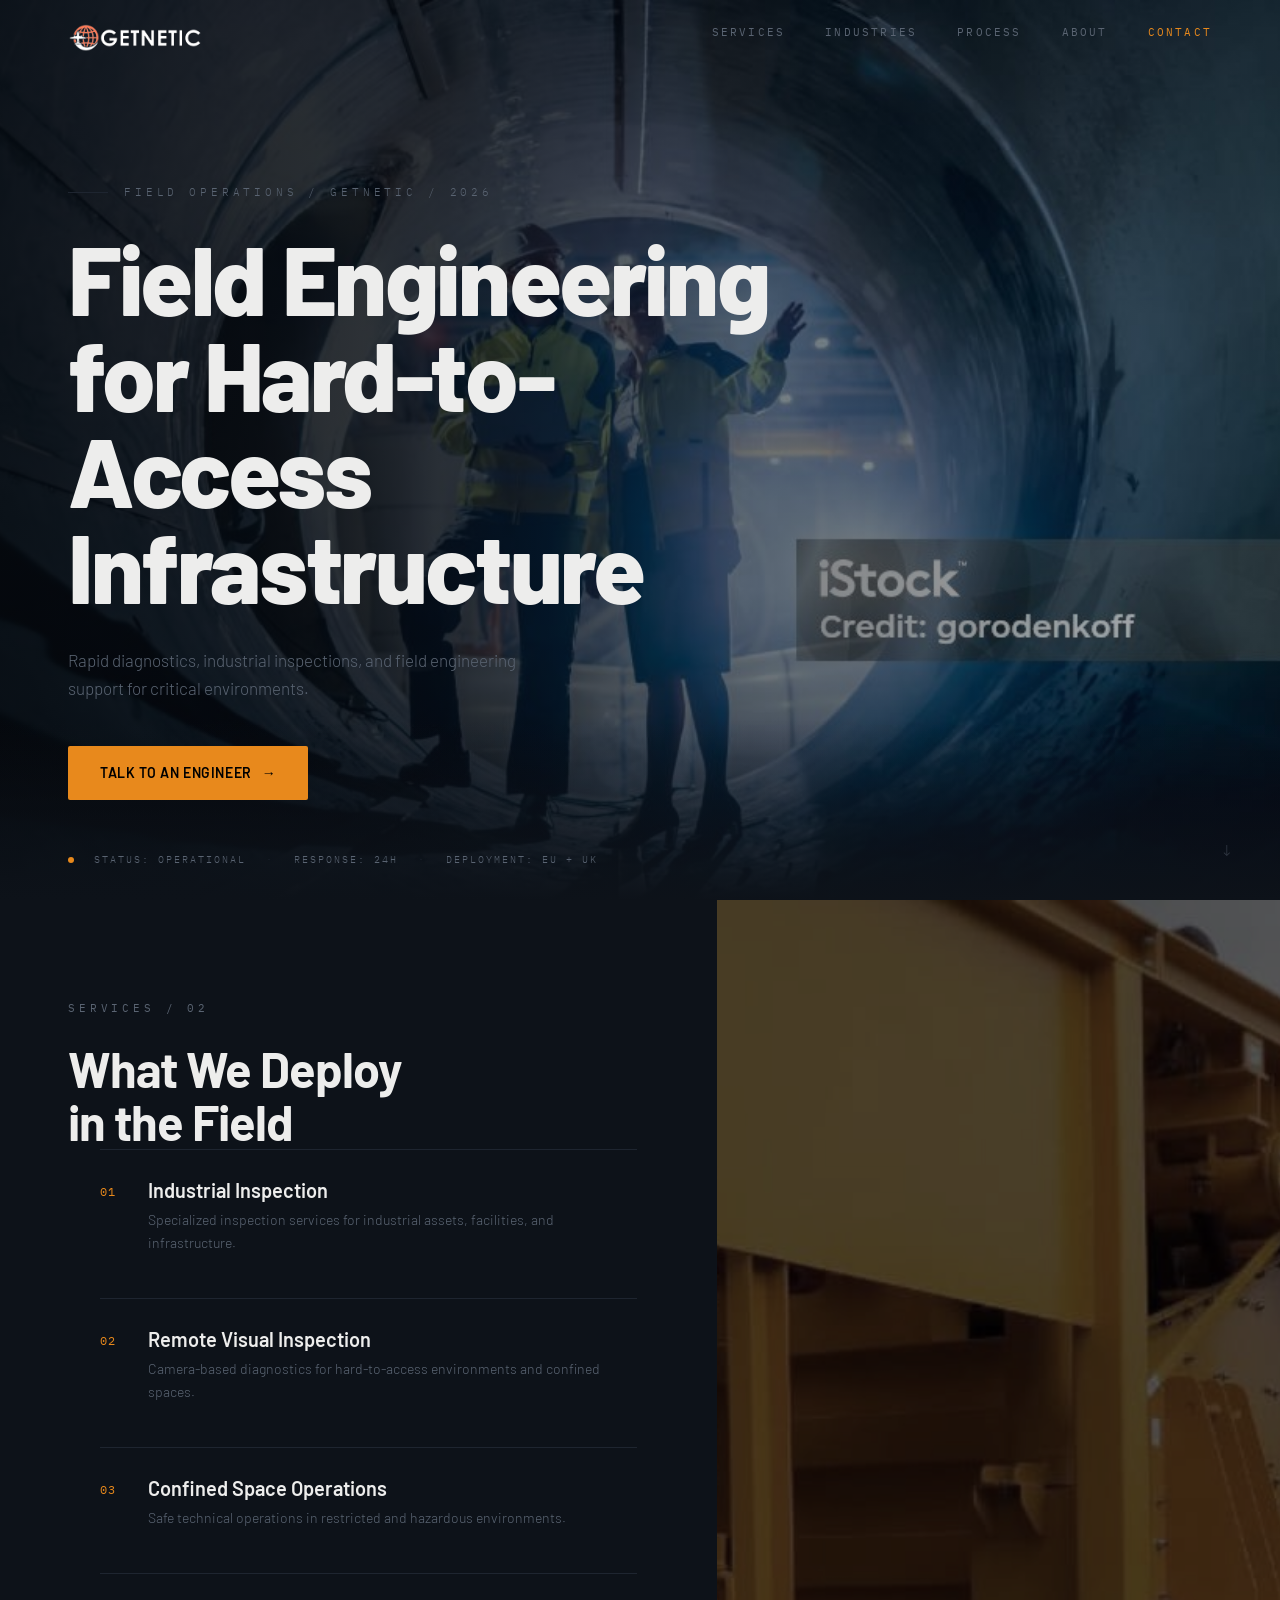
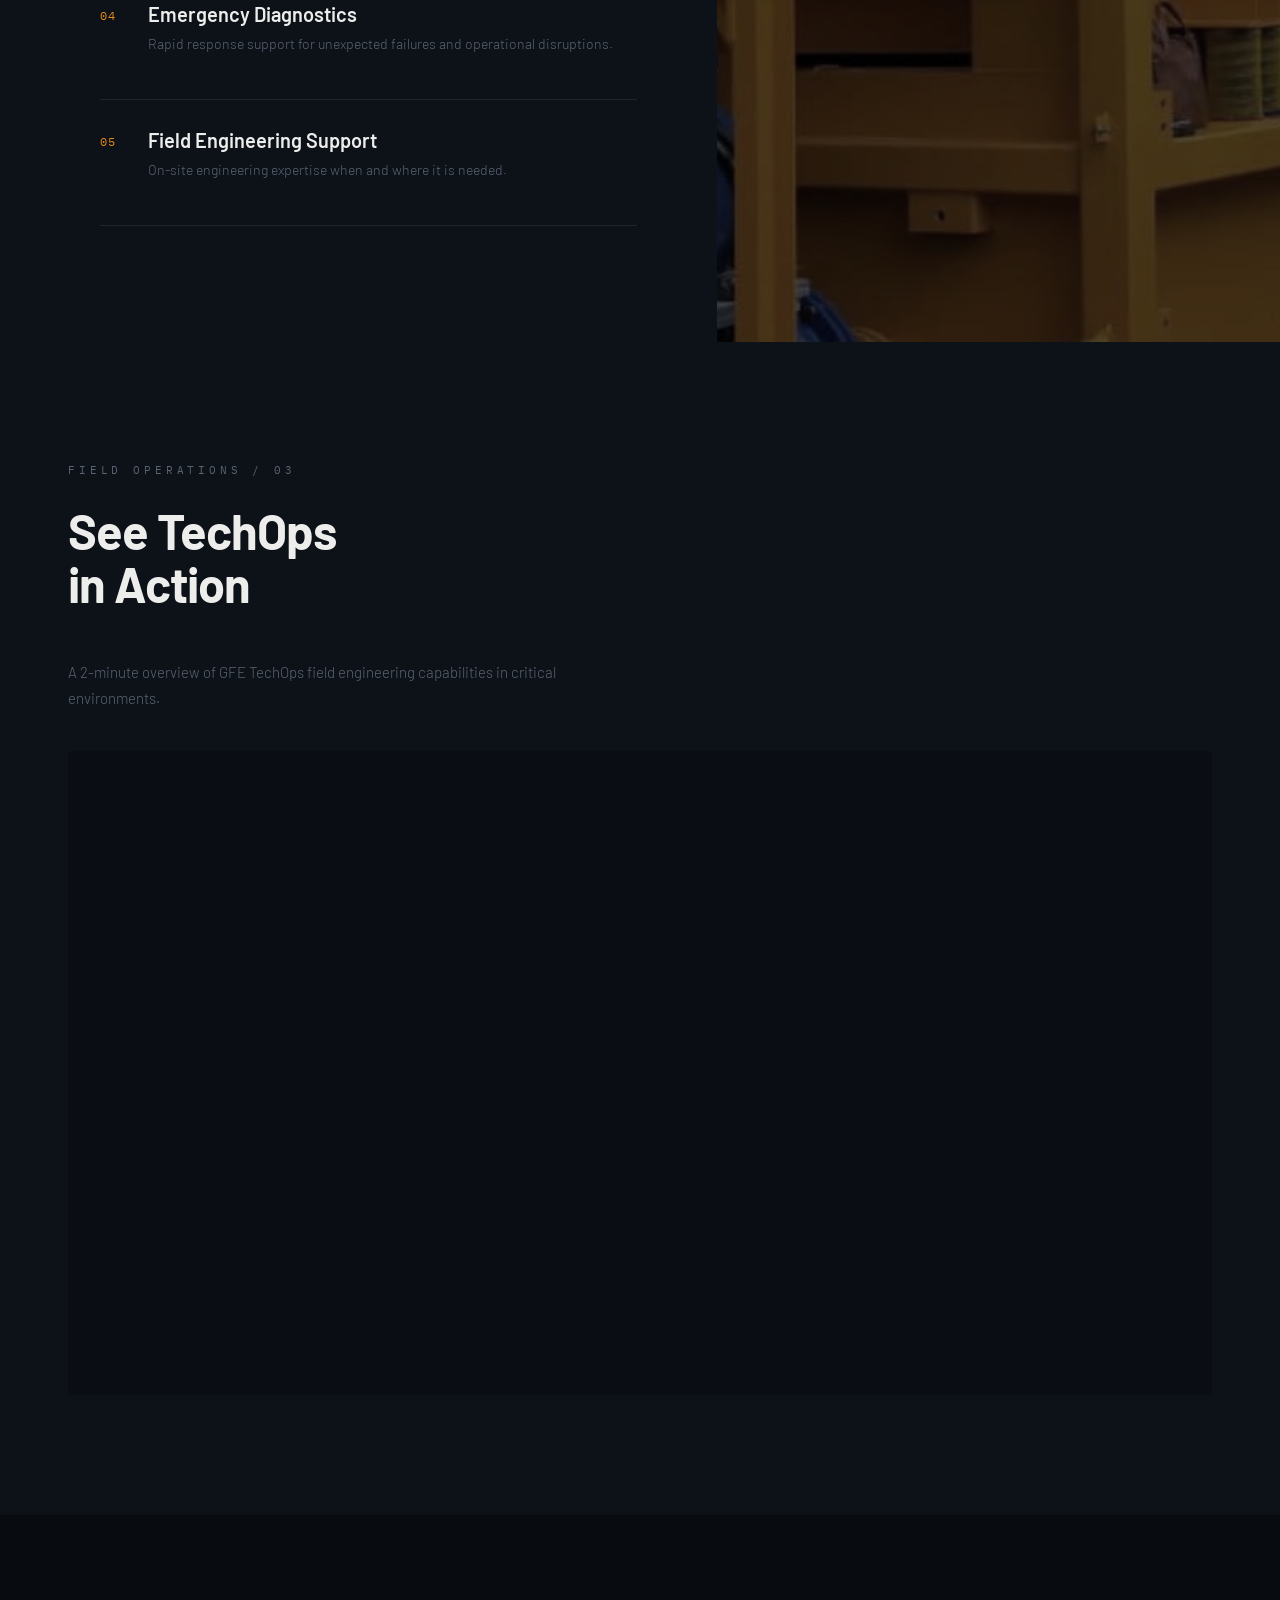
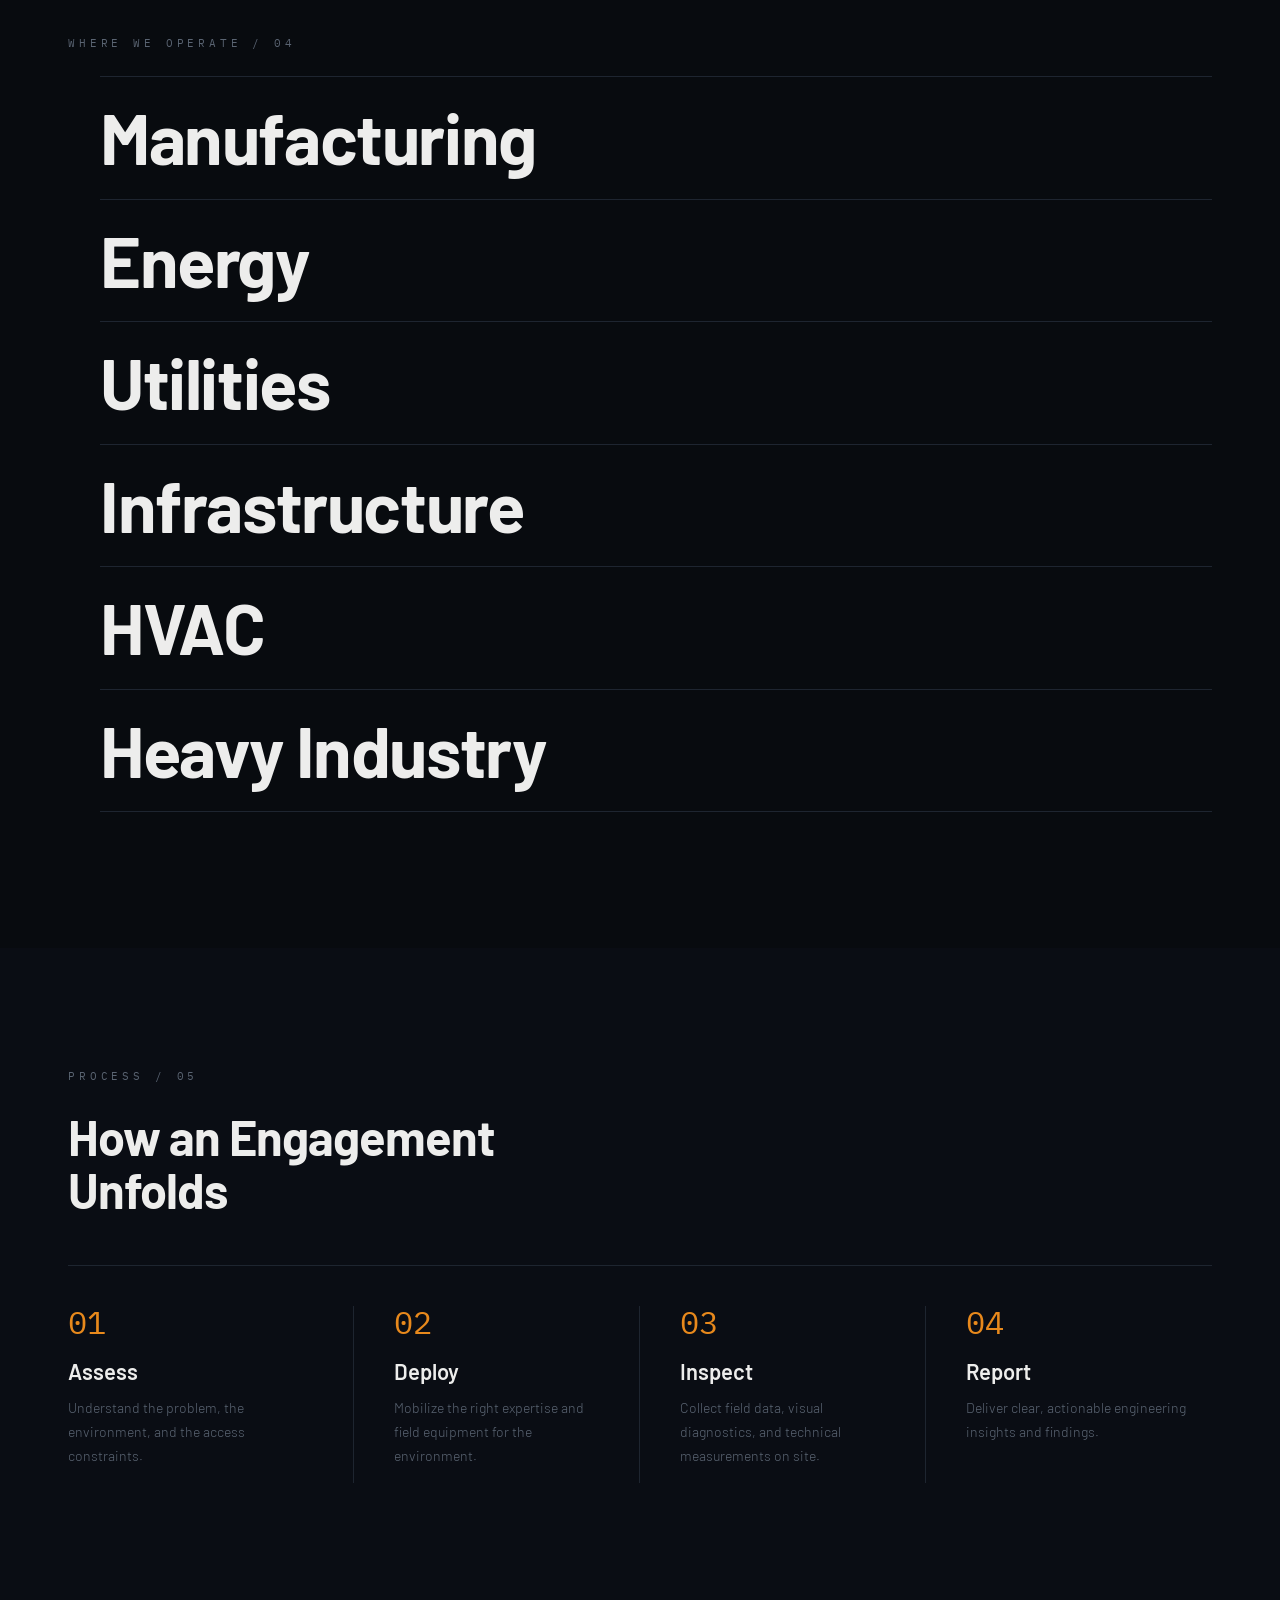
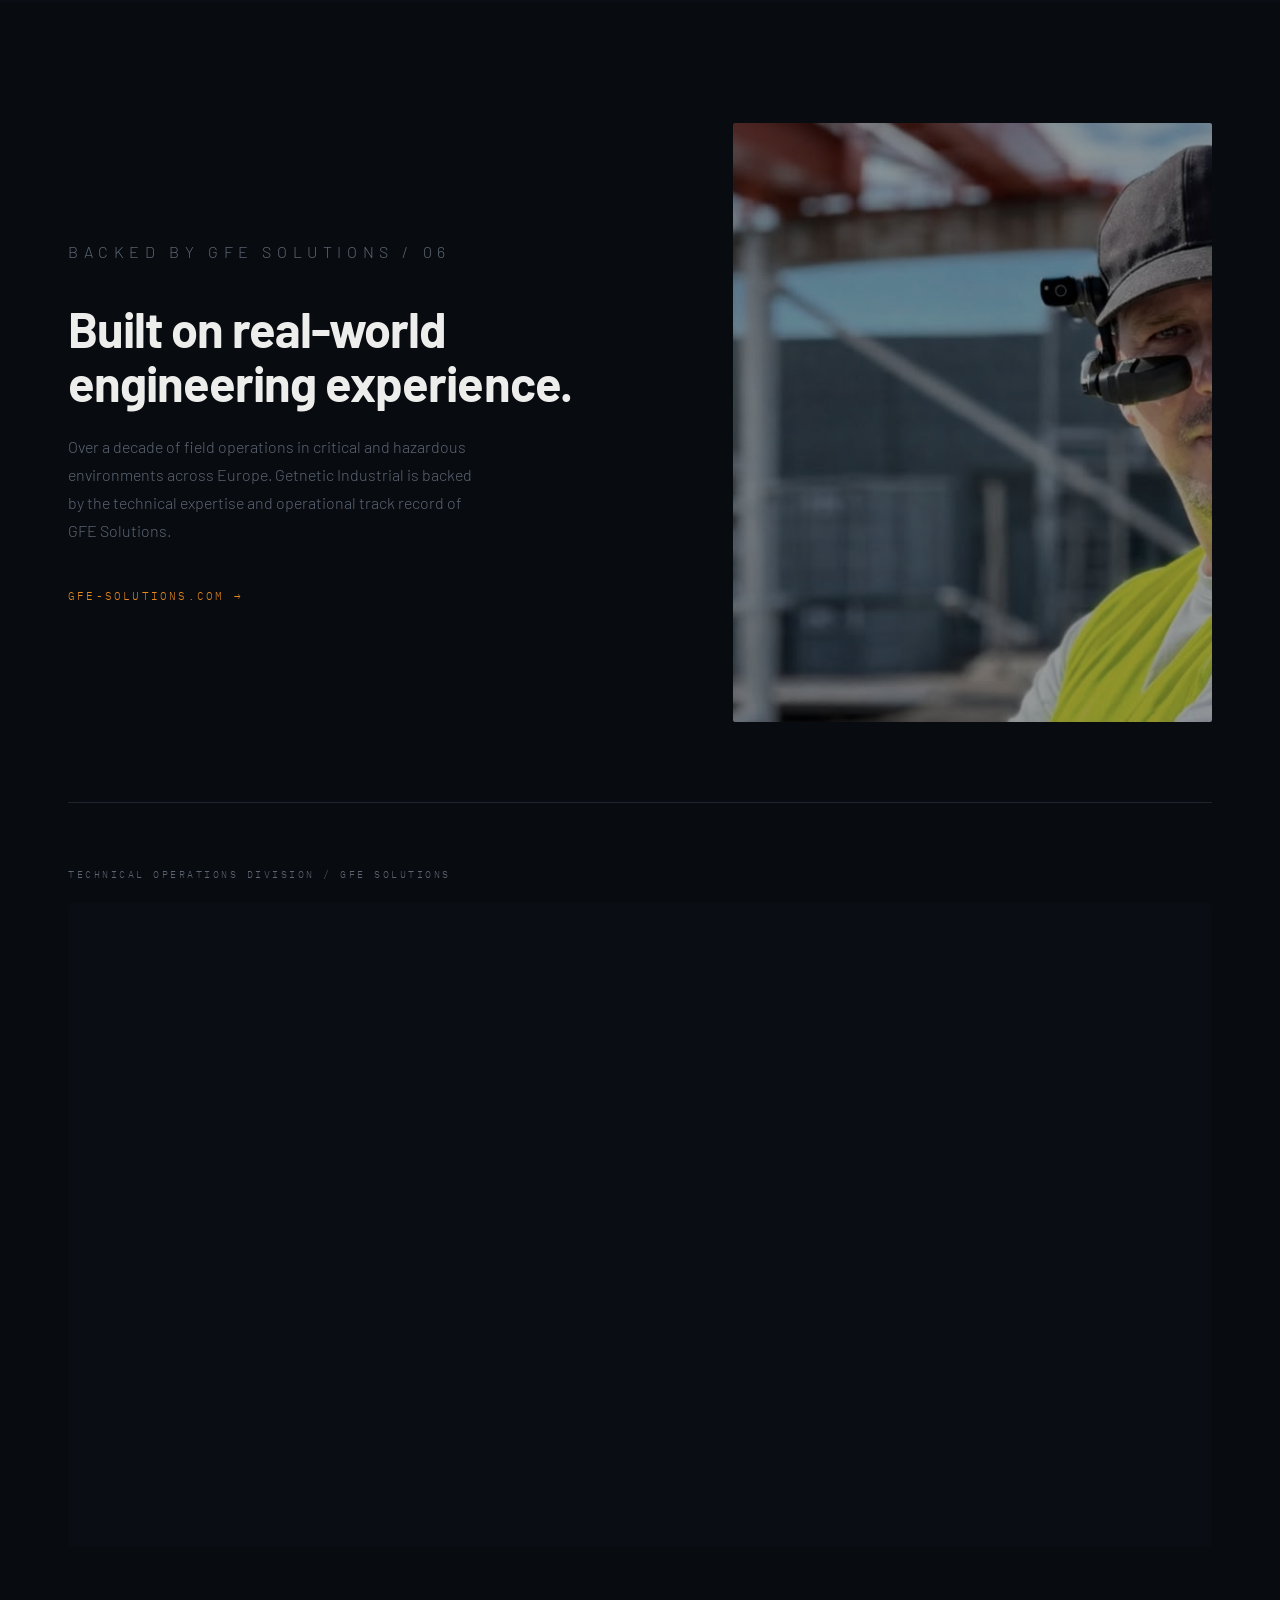
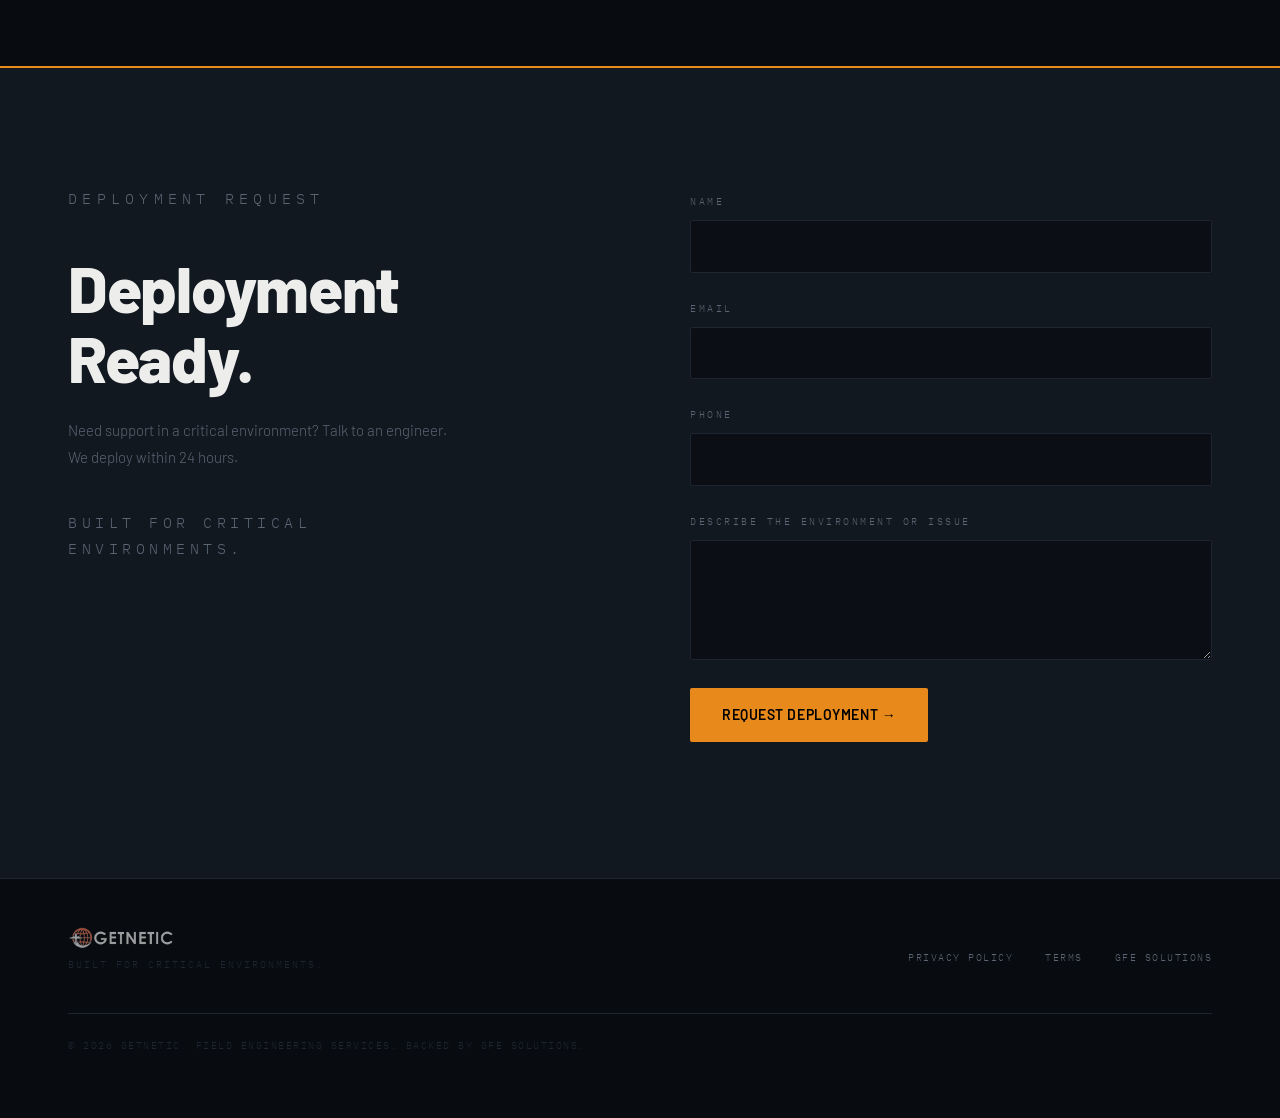
==== site/index.html @ 6aaa092d "Initial MVP publish — Getnetic industrial field engineering site Includes site/, docs/, assets-sourc" ====
<!DOCTYPE html>
<html lang="en">
<head>
  <meta charset="UTF-8">
  <meta name="viewport" content="width=device-width, initial-scale=1.0">
  <meta name="description" content="Industrial diagnostics, inspections, and field engineering support for critical environments and hard-to-access infrastructure.">
  <title>Getnetic — Field Engineering for Hard-to-Access Infrastructure</title>

  <!-- Fonts -->
  <link rel="preconnect" href="https://fonts.googleapis.com">
  <link rel="preconnect" href="https://fonts.gstatic.com" crossorigin>
  <link href="https://fonts.googleapis.com/css2?family=Barlow:wght@300;400;600;700;800&family=IBM+Plex+Mono:wght@400&display=swap" rel="stylesheet">

  <!-- CSS -->
  <link rel="stylesheet" href="assets/css/bootstrap.min.css">
  <link rel="stylesheet" href="assets/css/animate.min.css">
  <link rel="stylesheet" href="assets/css/remixicon.css">
  <link rel="stylesheet" href="assets/css/style.css">

  <!-- Favicon -->
  <link rel="icon" type="image/png" href="assets/images/favicon.png">
</head>

<body>

  <!-- ============================================================
       NAVIGATION
       ============================================================ -->
  <nav class="site-nav" id="site-nav" role="navigation" aria-label="Main navigation">
    <div class="nav-container">
      <a href="#" class="nav-logo" aria-label="Getnetic — home">
        <img src="assets/images/logo_getnetic_white.png" alt="Getnetic">
      </a>

      <ul class="nav-links" id="nav-links" role="list">
        <li><a href="#services">Services</a></li>
        <li><a href="#industries">Industries</a></li>
        <li><a href="#process">Process</a></li>
        <li><a href="#about">About</a></li>
        <li class="nav-cta"><a href="#contact">Contact</a></li>
      </ul>

      <button class="nav-hamburger" id="nav-hamburger" aria-label="Open menu" aria-expanded="false" aria-controls="nav-links">
        <span></span>
        <span></span>
        <span></span>
      </button>
    </div>
  </nav>


  <!-- ============================================================
       CHAPTER 01 — MISSION / HERO
       ============================================================ -->
  <section class="hero-section" id="hero" aria-label="Field Engineering for Hard-to-Access Infrastructure">

    <div class="hero-content">
      <p class="hero-meta">Field Operations / Getnetic / 2026</p>

      <h1 class="hero-headline">
        Field Engineering<br>
        for Hard-to-Access<br>
        Infrastructure
      </h1>

      <p class="hero-sub">
        Rapid diagnostics, industrial inspections, and field engineering support for critical environments.
      </p>

      <div class="hero-cta-wrap">
        <a href="#contact" class="btn-primary">
          Talk to an Engineer <span>→</span>
        </a>
      </div>
    </div>

    <div class="hero-status" aria-hidden="true">
      <span class="status-dot"></span>
      <span>Status: Operational</span>
      <span class="status-sep">·</span>
      <span>Response: 24H</span>
      <span class="status-sep">·</span>
      <span>Deployment: EU + UK</span>
    </div>

    <div class="hero-scroll" aria-hidden="true">↓</div>

  </section>


  <!-- ============================================================
       CHAPTER 02 — CAPABILITIES / SERVICES
       ============================================================ -->
  <section class="services-section" id="services" aria-labelledby="services-heading">
    <div class="services-grid">

      <div class="services-content">
        <p class="section-label wow fadeIn" data-wow-duration="0.6s">Services / 02</p>

        <h2 class="section-heading wow fadeInUp" data-wow-duration="0.7s" data-wow-delay="0.1s" id="services-heading">
          What We Deploy<br>in the Field
        </h2>

        <ul class="services-list" aria-label="Engineering services">

          <li class="service-item wow fadeIn" data-wow-duration="0.5s" data-wow-delay="0.15s">
            <span class="service-number" aria-hidden="true">01</span>
            <div class="service-info">
              <h3>Industrial Inspection</h3>
              <p>Specialized inspection services for industrial assets, facilities, and infrastructure.</p>
            </div>
          </li>

          <li class="service-item wow fadeIn" data-wow-duration="0.5s" data-wow-delay="0.22s">
            <span class="service-number" aria-hidden="true">02</span>
            <div class="service-info">
              <h3>Remote Visual Inspection</h3>
              <p>Camera-based diagnostics for hard-to-access environments and confined spaces.</p>
            </div>
          </li>

          <li class="service-item wow fadeIn" data-wow-duration="0.5s" data-wow-delay="0.29s">
            <span class="service-number" aria-hidden="true">03</span>
            <div class="service-info">
              <h3>Confined Space Operations</h3>
              <p>Safe technical operations in restricted and hazardous environments.</p>
            </div>
          </li>

          <li class="service-item wow fadeIn" data-wow-duration="0.5s" data-wow-delay="0.36s">
            <span class="service-number" aria-hidden="true">04</span>
            <div class="service-info">
              <h3>Emergency Diagnostics</h3>
              <p>Rapid response support for unexpected failures and operational disruptions.</p>
            </div>
          </li>

          <li class="service-item wow fadeIn" data-wow-duration="0.5s" data-wow-delay="0.43s">
            <span class="service-number" aria-hidden="true">05</span>
            <div class="service-info">
              <h3>Field Engineering Support</h3>
              <p>On-site engineering expertise when and where it is needed.</p>
            </div>
          </li>

        </ul>
      </div>

      <div class="services-image" aria-hidden="true">
        <img src="assets/images/services-bg.jpg" alt="GFE field engineer on industrial equipment">
      </div>

    </div>
  </section>


  <!-- ============================================================
       CHAPTER 03 — TECHOPS IN ACTION
       ============================================================ -->
  <section class="video-section section" id="techops" aria-labelledby="techops-heading">
    <div class="container">

      <p class="section-label wow fadeIn" data-wow-duration="0.6s">Field Operations / 03</p>

      <h2 class="section-heading wow fadeInUp" data-wow-duration="0.7s" data-wow-delay="0.1s" id="techops-heading">
        See TechOps<br>in Action
      </h2>

      <p class="video-section-sub wow fadeInUp" data-wow-duration="0.7s" data-wow-delay="0.15s">
        A 2-minute overview of GFE TechOps field engineering capabilities in critical environments.
      </p>

      <div class="video-embed-wrap wow fadeIn" data-wow-duration="0.9s" data-wow-delay="0.2s">
        <iframe
          src="https://www.youtube.com/embed/cao3FG4MK-E"
          title="GFE TechOps — Field Engineering Capabilities"
          loading="lazy"
          allow="clipboard-write; encrypted-media; gyroscope; picture-in-picture; web-share"
          allowfullscreen>
        </iframe>
      </div>

    </div>
  </section>


  <!-- ============================================================
       CHAPTER 04 — SCOPE / INDUSTRIES
       ============================================================ -->
  <section class="industries-section section" id="industries" aria-label="Industries served">
    <div class="container">

      <p class="section-label wow fadeIn" data-wow-duration="0.6s">Where We Operate / 04</p>

      <ul class="industries-list" aria-label="Industries served">

        <li class="industry-item wow fadeInUp" data-wow-duration="0.5s" data-wow-delay="0.05s">Manufacturing</li>
        <li class="industry-item wow fadeInUp" data-wow-duration="0.5s" data-wow-delay="0.10s">Energy</li>
        <li class="industry-item wow fadeInUp" data-wow-duration="0.5s" data-wow-delay="0.15s">Utilities</li>
        <li class="industry-item wow fadeInUp" data-wow-duration="0.5s" data-wow-delay="0.20s">Infrastructure</li>
        <li class="industry-item wow fadeInUp" data-wow-duration="0.5s" data-wow-delay="0.25s">HVAC</li>
        <li class="industry-item wow fadeInUp" data-wow-duration="0.5s" data-wow-delay="0.30s">Heavy Industry</li>

      </ul>

    </div>
  </section>


  <!-- ============================================================
       CHAPTER 05 — PROTOCOL / PROCESS
       ============================================================ -->
  <section class="process-section section" id="process" aria-labelledby="process-heading">
    <div class="container">

      <p class="section-label wow fadeIn" data-wow-duration="0.6s">Process / 05</p>

      <h2 class="section-heading wow fadeInUp" data-wow-duration="0.7s" data-wow-delay="0.1s" id="process-heading">
        How an Engagement<br>Unfolds
      </h2>

      <div class="process-grid">
        <div class="process-divider"></div>

        <div class="process-step wow fadeInUp" data-wow-duration="0.6s" data-wow-delay="0.10s">
          <div class="process-number" aria-hidden="true">01</div>
          <h3>Assess</h3>
          <p>Understand the problem, the environment, and the access constraints.</p>
        </div>

        <div class="process-step wow fadeInUp" data-wow-duration="0.6s" data-wow-delay="0.20s">
          <div class="process-number" aria-hidden="true">02</div>
          <h3>Deploy</h3>
          <p>Mobilize the right expertise and field equipment for the environment.</p>
        </div>

        <div class="process-step wow fadeInUp" data-wow-duration="0.6s" data-wow-delay="0.30s">
          <div class="process-number" aria-hidden="true">03</div>
          <h3>Inspect</h3>
          <p>Collect field data, visual diagnostics, and technical measurements on site.</p>
        </div>

        <div class="process-step wow fadeInUp" data-wow-duration="0.6s" data-wow-delay="0.40s">
          <div class="process-number" aria-hidden="true">04</div>
          <h3>Report</h3>
          <p>Deliver clear, actionable engineering insights and findings.</p>
        </div>
      </div>

    </div>
  </section>


  <!-- ============================================================
       CHAPTER 06 — AUTHORITY / GFE CREDIBILITY
       ============================================================ -->
  <section class="about-section section" id="about" aria-labelledby="about-heading">
    <div class="container">
      <div class="about-grid">

        <div class="about-content">
          <p class="section-label wow fadeIn" data-wow-duration="0.6s">Backed by GFE Solutions / 06</p>

          <h2 class="section-heading wow fadeInUp" data-wow-duration="0.7s" data-wow-delay="0.1s" id="about-heading">
            Built on real-world<br>engineering experience.
          </h2>

          <p class="wow fadeInUp" data-wow-duration="0.7s" data-wow-delay="0.2s">
            Over a decade of field operations in critical and hazardous environments across Europe. Getnetic Industrial is backed by the technical expertise and operational track record of GFE Solutions.
          </p>

          <a href="https://gfe-solutions.com" target="_blank" rel="noopener noreferrer" class="link-amber wow fadeIn" data-wow-duration="0.6s" data-wow-delay="0.3s" aria-label="Visit GFE Solutions website">
            gfe-solutions.com →
          </a>
        </div>

        <div class="about-image wow fadeIn" data-wow-duration="0.8s" data-wow-delay="0.15s">
          <img src="assets/images/gfe-credibility.jpg" alt="GFE field engineer with head-mounted inspection camera on active site">
        </div>

      </div>

      <div class="about-video wow fadeIn" data-wow-duration="0.9s" data-wow-delay="0.2s">
        <p class="about-video-label">Technical Operations Division / GFE Solutions</p>
        <div class="video-embed-wrap">
          <iframe
            src="https://www.youtube.com/embed/8R12Zsj746o"
            title="Technical Operation Division at GFE Solutions"
            loading="lazy"
            allow="clipboard-write; encrypted-media; gyroscope; picture-in-picture; web-share"
            allowfullscreen>
          </iframe>
        </div>
      </div>

    </div>
  </section>


  <!-- ============================================================
       CHAPTER 07 — ACTION / DEPLOYMENT REQUEST
       ============================================================ -->
  <section class="contact-section section" id="contact" aria-labelledby="contact-heading">

    <div class="contact-bar" aria-hidden="true"></div>

    <div class="container">
      <div class="contact-grid">

        <div class="contact-message">
          <p class="section-label wow fadeIn" data-wow-duration="0.6s">Deployment Request</p>

          <h2 class="section-heading wow fadeInUp" data-wow-duration="0.7s" data-wow-delay="0.1s" id="contact-heading">
            Deployment<br>Ready.
          </h2>

          <p class="wow fadeInUp" data-wow-duration="0.7s" data-wow-delay="0.2s">
            Need support in a critical environment? Talk to an engineer. We deploy within 24 hours.
          </p>

          <p class="contact-tagline wow fadeIn" data-wow-duration="0.6s" data-wow-delay="0.4s">
            Built for critical environments.
          </p>
        </div>

        <div class="contact-form-wrap wow fadeInUp" data-wow-duration="0.7s" data-wow-delay="0.15s">
          <form id="contactForm" action="assets/php/form-process.php" method="POST" novalidate>

            <input type="hidden" id="msg_subject" name="msg_subject" value="Deployment Request">

            <div class="form-group">
              <label class="form-label" for="name">Name</label>
              <input type="text" id="name" name="name" class="form-control" autocomplete="name" required>
            </div>

            <div class="form-group">
              <label class="form-label" for="email">Email</label>
              <input type="email" id="email" name="email" class="form-control" autocomplete="email" required>
            </div>

            <div class="form-group">
              <label class="form-label" for="phone_number">Phone</label>
              <input type="tel" id="phone_number" name="phone_number" class="form-control" autocomplete="tel" required>
            </div>

            <div class="form-group">
              <label class="form-label" for="message">Describe the environment or issue</label>
              <textarea id="message" name="message" class="form-control" rows="4" required></textarea>
            </div>

            <button type="submit" class="btn-primary">
              Request Deployment →
            </button>

            <div id="msgSubmit" role="status" aria-live="polite"></div>

          </form>
        </div>

      </div>
    </div>
  </section>


  <!-- ============================================================
       FOOTER
       ============================================================ -->
  <footer class="site-footer" role="contentinfo">
    <div class="container">
      <div class="footer-inner">
        <div class="footer-brand">
          <a href="#" class="footer-logo" aria-label="Getnetic home">
            <img src="assets/images/logo_getnetic_white.png" alt="Getnetic">
          </a>
          <p class="footer-tagline">Built for critical environments.</p>
        </div>

        <nav class="footer-links" aria-label="Footer navigation">
          <a href="privacy-policy.html">Privacy Policy</a>
          <a href="privacy-policy.html#terms">Terms</a>
          <a href="https://gfe-solutions.com" target="_blank" rel="noopener noreferrer">GFE Solutions</a>
        </nav>
      </div>

      <p class="footer-copy">
        &copy; 2026 Getnetic. Field engineering services. Backed by GFE Solutions.
      </p>
    </div>
  </footer>


  <!-- ============================================================
       GO TOP
       ============================================================ -->
  <button class="go-top" id="go-top" aria-label="Back to top">
    <i class="ri-arrow-up-line" aria-hidden="true"></i>
  </button>


  <!-- ============================================================
       SCRIPTS
       ============================================================ -->
  <script src="assets/js/jquery.min.js"></script>
  <script src="assets/js/form-validator.min.js"></script>
  <script src="assets/js/contact-form-script.js"></script>
  <script src="assets/js/wow.min.js"></script>
  <script src="assets/js/custom.js"></script>

</body>
</html>
---- site/assets/css/style.css ----
/* ============================================================
   GETNETIC INDUSTRIAL — DESIGN SYSTEM
   Hybrid: Cinematic Industrial-Tech 70% + Premium Tech 30%
   ============================================================ */


/* ============================================================
   1. VARIABLES
   ============================================================ */
:root {
  --dark-1:        #080B0F;
  --dark-2:        #0D1219;
  --dark-3:        #111820;
  --dark-4:        #0A0D14;
  --text-primary:  #EDEDEC;
  --text-secondary:#5A6472;
  --text-divider:  #1E2530;
  --accent:        #E8891C;
  --accent-dim:    rgba(232, 137, 28, 0.15);

  --font-display:  'Barlow', sans-serif;
  --font-mono:     'IBM Plex Mono', monospace;

  --nav-height:    76px;
  --container-max: 1240px;
  --container-pad: 48px;

  --section-pad-v: 120px;
  --ease-out:      cubic-bezier(0.16, 1, 0.3, 1);
}


/* ============================================================
   2. RESET & BASE
   ============================================================ */
*, *::before, *::after {
  box-sizing: border-box;
  margin: 0;
  padding: 0;
}

html {
  scroll-behavior: smooth;
  scroll-padding-top: var(--nav-height);
  -webkit-text-size-adjust: 100%;
}

body {
  background-color: var(--dark-1);
  color: var(--text-primary);
  font-family: var(--font-display);
  font-size: 16px;
  line-height: 1.6;
  font-weight: 300;
  overflow-x: hidden;
  -webkit-font-smoothing: antialiased;
  -moz-osx-font-smoothing: grayscale;
}

img {
  max-width: 100%;
  display: block;
}

ul {
  list-style: none;
}

a {
  color: inherit;
  text-decoration: none;
  transition: color 0.2s ease;
}

button {
  background: none;
  border: none;
  cursor: pointer;
  font-family: inherit;
}


/* ============================================================
   3. TYPOGRAPHY
   ============================================================ */

/* Display sizes */
.display-xl {
  font-family: var(--font-display);
  font-size: clamp(56px, 8vw, 112px);
  font-weight: 800;
  line-height: 1.0;
  letter-spacing: -0.02em;
  color: var(--text-primary);
}

.display-l {
  font-family: var(--font-display);
  font-size: clamp(38px, 4.5vw, 60px);
  font-weight: 700;
  line-height: 1.1;
  letter-spacing: -0.02em;
  color: var(--text-primary);
}

.display-m {
  font-family: var(--font-display);
  font-size: clamp(22px, 2.2vw, 28px);
  font-weight: 600;
  line-height: 1.25;
  color: var(--text-primary);
}

/* Section label — the monospace thread through the page */
.section-label {
  font-family: var(--font-mono);
  font-size: 11px;
  font-weight: 400;
  letter-spacing: 0.35em;
  text-transform: uppercase;
  color: var(--text-secondary);
  margin-bottom: 24px;
}

/* Body text */
.body-text {
  font-family: var(--font-display);
  font-size: 16px;
  font-weight: 300;
  line-height: 1.75;
  color: var(--text-secondary);
}

/* Mono micro — status bar, annotations */
.mono-micro {
  font-family: var(--font-mono);
  font-size: 10px;
  letter-spacing: 0.2em;
  text-transform: uppercase;
  color: var(--text-secondary);
}


/* ============================================================
   4. LAYOUT
   ============================================================ */
.container {
  max-width: var(--container-max);
  margin: 0 auto;
  padding: 0 var(--container-pad);
}

.section {
  padding: var(--section-pad-v) 0;
}


/* ============================================================
   5. BUTTONS
   ============================================================ */
.btn-primary,
a.btn-primary,
button.btn-primary {
  display: inline-flex;
  align-items: center;
  gap: 10px;
  background-color: var(--accent);
  color: #000 !important;
  font-family: var(--font-display);
  font-size: 14px;
  font-weight: 600;
  letter-spacing: 0.04em;
  text-transform: uppercase;
  padding: 16px 32px;
  border-radius: 2px;
  border: none;
  cursor: pointer;
  transition: background-color 0.2s ease, transform 0.15s ease;
  text-decoration: none;
}

a.btn-primary,
button.btn-primary {
  background-color: var(--accent) !important;
}

.btn-primary:hover,
a.btn-primary:hover,
button.btn-primary:hover {
  background-color: #f09930 !important;
  transform: translateY(-1px);
  color: #000 !important;
}

.btn-primary:active,
button.btn-primary:active {
  transform: translateY(0);
}

.link-amber {
  display: inline-flex;
  align-items: center;
  gap: 6px;
  font-family: var(--font-mono);
  font-size: 11px;
  letter-spacing: 0.2em;
  text-transform: uppercase;
  color: var(--accent);
  transition: gap 0.2s ease;
}

.link-amber:hover {
  gap: 10px;
  color: var(--accent);
}


/* ============================================================
   6. NAVIGATION
   ============================================================ */
.site-nav {
  position: fixed;
  top: 0;
  left: 0;
  right: 0;
  z-index: 1000;
  height: var(--nav-height);
  transition: background-color 0.3s ease, border-color 0.3s ease;
  border-bottom: 1px solid transparent;
}

.site-nav.is-sticky {
  background-color: rgba(8, 11, 15, 0.96);
  border-bottom-color: var(--text-divider);
  backdrop-filter: blur(8px);
  -webkit-backdrop-filter: blur(8px);
}

.nav-container {
  max-width: var(--container-max);
  margin: 0 auto;
  padding: 0 var(--container-pad);
  height: 100%;
  display: flex;
  align-items: center;
  justify-content: space-between;
}

.nav-logo img {
  height: 28px;
  width: auto;
  display: block;
}

.nav-links {
  display: flex;
  align-items: center;
  gap: 40px;
}

.nav-links li a {
  font-family: var(--font-mono);
  font-size: 11px;
  font-weight: 400;
  letter-spacing: 0.2em;
  text-transform: uppercase;
  color: var(--text-secondary);
  transition: color 0.2s ease;
}

.nav-links li a:hover {
  color: var(--text-primary);
}

.nav-links li.nav-cta a {
  color: var(--accent);
}

.nav-links li.nav-cta a:hover {
  color: #f09930;
}

/* Hamburger */
.nav-hamburger {
  display: none;
  flex-direction: column;
  gap: 5px;
  padding: 8px;
  cursor: pointer;
}

.nav-hamburger span {
  display: block;
  width: 22px;
  height: 1px;
  background-color: var(--text-primary);
  transition: transform 0.3s ease, opacity 0.3s ease;
}

.nav-hamburger.active span:nth-child(1) {
  transform: translateY(6px) rotate(45deg);
}
.nav-hamburger.active span:nth-child(2) {
  opacity: 0;
}
.nav-hamburger.active span:nth-child(3) {
  transform: translateY(-6px) rotate(-45deg);
}


/* ============================================================
   7. HERO
   ============================================================ */
.hero-section {
  position: relative;
  min-height: 100vh;
  display: flex;
  flex-direction: column;
  justify-content: flex-end;
  overflow: hidden;
  background-color: var(--dark-1);
  background-image: url('../images/hero-bg.jpg');
  background-size: cover;
  background-position: center center;
}

/* Gradient overlay — dark left (text zone), lighter right (image zone) */
.hero-section::before {
  content: '';
  position: absolute;
  inset: 0;
  background: linear-gradient(
    to right,
    rgba(5, 8, 12, 0.90) 0%,
    rgba(5, 8, 12, 0.78) 35%,
    rgba(5, 8, 12, 0.50) 60%,
    rgba(5, 8, 12, 0.30) 100%
  );
  z-index: 1;
}

/* Bottom fade to next section */
.hero-section::after {
  content: '';
  position: absolute;
  bottom: 0;
  left: 0;
  right: 0;
  height: 180px;
  background: linear-gradient(to bottom, transparent, var(--dark-2));
  z-index: 2;
}

.hero-content {
  position: relative;
  z-index: 3;
  max-width: var(--container-max);
  margin: 0 auto;
  padding: 0 var(--container-pad);
  padding-bottom: 100px;
  padding-top: var(--nav-height);
  width: 100%;
}

.hero-meta {
  font-family: var(--font-mono);
  font-size: 11px;
  letter-spacing: 0.35em;
  text-transform: uppercase;
  color: var(--text-secondary);
  margin-bottom: 28px;
  display: flex;
  align-items: center;
  gap: 16px;
}

.hero-meta::before {
  content: '';
  display: block;
  width: 40px;
  height: 1px;
  background-color: var(--text-divider);
  flex-shrink: 0;
}

.hero-headline {
  font-family: var(--font-display);
  font-size: clamp(48px, 7.5vw, 108px);
  font-weight: 800;
  line-height: 1.0;
  letter-spacing: -0.025em;
  color: var(--text-primary);
  margin-bottom: 32px;
  max-width: 750px;
}

.hero-sub {
  font-family: var(--font-display);
  font-size: 17px;
  font-weight: 300;
  line-height: 1.65;
  color: var(--text-secondary);
  max-width: 460px;
  margin-bottom: 44px;
}

/* Hero animation sequence */
.hero-meta {
  opacity: 0;
  animation: heroFadeUp 0.7s var(--ease-out) 0.3s forwards;
}

.hero-headline {
  opacity: 0;
  transform: translateY(24px);
  animation: heroFadeUp 0.9s var(--ease-out) 0.6s forwards;
}

.hero-sub {
  opacity: 0;
  transform: translateY(20px);
  animation: heroFadeUp 0.8s var(--ease-out) 1.0s forwards;
}

.hero-cta-wrap {
  opacity: 0;
  animation: heroFadeUp 0.7s var(--ease-out) 1.3s forwards;
}

@keyframes heroFadeUp {
  to {
    opacity: 1;
    transform: translateY(0);
  }
}

/* Status bar */
.hero-status {
  position: absolute;
  bottom: 32px;
  left: 0;
  right: 0;
  z-index: 3;
  max-width: var(--container-max);
  margin: 0 auto;
  padding: 0 var(--container-pad);
  display: flex;
  align-items: center;
  gap: 20px;
  opacity: 0;
  animation: heroFadeUp 0.7s ease 1.8s forwards;
}

.status-dot {
  width: 6px;
  height: 6px;
  border-radius: 50%;
  background-color: var(--accent);
  flex-shrink: 0;
  animation: pulse 2.5s ease 2.5s infinite;
}

@keyframes pulse {
  0%, 100% { opacity: 1; }
  50%       { opacity: 0.3; }
}

.hero-status span {
  font-family: var(--font-mono);
  font-size: 10px;
  letter-spacing: 0.2em;
  text-transform: uppercase;
  color: var(--text-secondary);
}

.status-sep {
  color: var(--text-divider) !important;
}

/* Scroll hint */
.hero-scroll {
  position: absolute;
  bottom: 36px;
  right: var(--container-pad);
  z-index: 3;
  font-family: var(--font-mono);
  font-size: 16px;
  color: var(--text-secondary);
  opacity: 0;
  animation: heroFadeUp 0.5s ease 2.2s forwards;
  animation-name: scrollBounce;
}

@keyframes scrollBounce {
  0%   { opacity: 0; transform: translateY(-4px); }
  50%  { opacity: 1; transform: translateY(0); }
  75%  { opacity: 1; transform: translateY(4px); }
  100% { opacity: 0.5; transform: translateY(0); }
}


/* ============================================================
   8. SHARED SECTION ELEMENTS
   ============================================================ */
.section-heading {
  font-family: var(--font-display);
  font-size: clamp(34px, 3.8vw, 52px);
  font-weight: 700;
  line-height: 1.1;
  letter-spacing: -0.02em;
  color: var(--text-primary);
  margin-bottom: 48px;
}

.section-divider {
  width: 100%;
  height: 1px;
  background-color: var(--text-divider);
  margin-bottom: 64px;
}


/* ============================================================
   9. SERVICES SECTION
   ============================================================ */
.services-section {
  background-color: var(--dark-2);
  padding: 0;
}

.services-grid {
  display: grid;
  grid-template-columns: 56fr 44fr;
  align-items: stretch;
  min-height: 680px;
}

/* Left column: align content with global container, pad right internally */
.services-content {
  padding-top: 100px;
  padding-bottom: 100px;
  padding-right: 80px;
  padding-left: max(var(--container-pad), calc((100vw - var(--container-max)) / 2 + var(--container-pad)));
}

.services-content .section-heading {
  margin-bottom: 0;
}

.services-list {
  margin-top: 0;
}

.service-item {
  display: flex;
  align-items: flex-start;
  gap: 24px;
  padding: 28px 0;
  border-bottom: 1px solid var(--text-divider);
  transition: border-color 0.2s ease;
}

.service-item:first-child {
  border-top: 1px solid var(--text-divider);
}

.service-number {
  font-family: var(--font-mono);
  font-size: 12px;
  font-weight: 400;
  letter-spacing: 0.1em;
  color: var(--accent);
  padding-top: 4px;
  flex-shrink: 0;
  min-width: 24px;
}

.service-info h3 {
  font-family: var(--font-display);
  font-size: 20px;
  font-weight: 600;
  line-height: 1.2;
  color: var(--text-primary);
  margin-bottom: 6px;
}

.service-info p {
  font-family: var(--font-display);
  font-size: 14px;
  font-weight: 300;
  line-height: 1.65;
  color: var(--text-secondary);
}

.services-image {
  position: relative;
  overflow: hidden;
}

.services-image img {
  width: 100%;
  height: 100%;
  object-fit: cover;
  object-position: center;
  display: block;
  filter: brightness(0.35) saturate(0.6);
  transition: filter 0.4s ease;
}

.services-image:hover img {
  filter: brightness(0.42) saturate(0.7);
}


/* ============================================================
   10. INDUSTRIES SECTION
   ============================================================ */
.industries-section {
  background-color: var(--dark-1);
}

.industries-list {
  margin-top: 16px;
}

.industry-item {
  font-family: var(--font-display);
  font-size: clamp(42px, 5.5vw, 72px);
  font-weight: 700;
  line-height: 1.1;
  letter-spacing: -0.02em;
  color: var(--text-primary);
  padding: 22px 0;
  border-bottom: 1px solid var(--text-divider);
  cursor: default;
  transition: color 0.18s ease;
}

.industry-item:first-child {
  border-top: 1px solid var(--text-divider);
}

.industry-item:hover {
  color: var(--accent);
}


/* ============================================================
   11. PROCESS SECTION
   ============================================================ */
.process-section {
  background-color: var(--dark-4);
}

.process-grid {
  display: grid;
  grid-template-columns: repeat(4, 1fr);
  gap: 0;
  margin-top: 16px;
}

.process-divider {
  grid-column: 1 / -1;
  height: 1px;
  background-color: var(--text-divider);
  margin-bottom: 40px;
}

.process-step {
  padding: 0 40px 0 0;
  border-right: 1px solid var(--text-divider);
}

.process-step:last-child {
  padding-right: 0;
  border-right: none;
}

.process-step + .process-step {
  padding-left: 40px;
}

.process-number {
  font-family: var(--font-mono);
  font-size: 32px;
  font-weight: 400;
  color: var(--accent);
  line-height: 1;
  margin-bottom: 20px;
}

.process-step h3 {
  font-family: var(--font-display);
  font-size: 22px;
  font-weight: 600;
  color: var(--text-primary);
  margin-bottom: 12px;
  line-height: 1.2;
}

.process-step p {
  font-family: var(--font-display);
  font-size: 14px;
  font-weight: 300;
  line-height: 1.7;
  color: var(--text-secondary);
}


/* ============================================================
   12. GFE CREDIBILITY SECTION
   ============================================================ */
.about-section {
  background-color: var(--dark-1);
}

.about-grid {
  display: grid;
  grid-template-columns: 55fr 45fr;
  gap: 80px;
  align-items: center;
}

.about-content .section-heading {
  margin-bottom: 24px;
}

.about-content p {
  font-family: var(--font-display);
  font-size: 16px;
  font-weight: 300;
  line-height: 1.75;
  color: var(--text-secondary);
  margin-bottom: 36px;
  max-width: 420px;
}

.about-image {
  position: relative;
  border-radius: 2px;
  overflow: hidden;
  aspect-ratio: 4 / 5;
}

.about-image img {
  width: 100%;
  height: 100%;
  object-fit: cover;
  object-position: center top;
  filter: brightness(0.6) saturate(0.7);
}


/* ============================================================
   13. CONTACT / DEPLOYMENT REQUEST SECTION
   ============================================================ */
.contact-section {
  background-color: var(--dark-3);
  position: relative;
}

/* Amber activation bar */
.contact-bar {
  position: absolute;
  top: 0;
  left: 0;
  right: 0;
  height: 2px;
  background-color: var(--accent);
}

.contact-grid {
  display: grid;
  grid-template-columns: 1fr 1fr;
  gap: 100px;
  align-items: start;
}

.contact-message .section-heading {
  font-size: clamp(42px, 5vw, 68px);
  font-weight: 800;
  margin-bottom: 24px;
}

.contact-message > p {
  font-size: 15px;
  font-weight: 300;
  line-height: 1.75;
  color: var(--text-secondary);
  max-width: 380px;
  margin-bottom: 40px;
}

.contact-tagline {
  font-family: var(--font-mono);
  font-size: 11px;
  letter-spacing: 0.3em;
  text-transform: uppercase;
  color: var(--text-divider);
}

/* Form */
.contact-form-wrap {
  padding-top: 8px;
}

.form-group {
  margin-bottom: 28px;
}

.form-label {
  display: block;
  font-family: var(--font-mono);
  font-size: 10px;
  letter-spacing: 0.25em;
  text-transform: uppercase;
  color: var(--text-secondary);
  margin-bottom: 10px;
}

.form-control {
  width: 100%;
  background-color: #0B0E14;
  border: 1px solid var(--text-divider);
  border-radius: 2px;
  color: var(--text-primary);
  font-family: var(--font-display);
  font-size: 15px;
  font-weight: 300;
  padding: 14px 16px;
  outline: none;
  transition: border-color 0.2s ease;
  -webkit-appearance: none;
}

.form-control:focus {
  border-color: var(--accent);
}

.form-control::placeholder {
  color: var(--text-divider);
}

textarea.form-control {
  resize: vertical;
  min-height: 120px;
}

#msgSubmit {
  margin-top: 16px;
  font-family: var(--font-mono) !important;
  font-size: 12px !important;
  letter-spacing: 0.1em;
  text-transform: uppercase;
}

/* Override Bootstrap/animate.css classes from contact-form-script.js */
#msgSubmit.text-success,
#msgSubmit.h4.text-success {
  color: var(--accent) !important;
}

#msgSubmit.text-danger,
#msgSubmit.h4.text-danger {
  color: #e05c3a !important;
}

#msgSubmit.h4 {
  font-size: 12px !important;
  font-weight: 400 !important;
  font-family: var(--font-mono) !important;
  margin: 0 !important;
  padding: 0 !important;
}


/* ============================================================
   14. FOOTER
   ============================================================ */
.site-footer {
  background-color: var(--dark-1);
  border-top: 1px solid var(--text-divider);
  padding: 48px 0;
}

.footer-inner {
  display: flex;
  align-items: center;
  justify-content: space-between;
  flex-wrap: wrap;
  gap: 24px;
}

.footer-logo img {
  height: 22px;
  width: auto;
  opacity: 0.6;
}

.footer-tagline {
  font-family: var(--font-mono);
  font-size: 10px;
  letter-spacing: 0.2em;
  text-transform: uppercase;
  color: var(--text-divider);
  margin-top: 8px;
}

.footer-links {
  display: flex;
  gap: 32px;
  flex-wrap: wrap;
}

.footer-links a {
  font-family: var(--font-mono);
  font-size: 10px;
  letter-spacing: 0.15em;
  text-transform: uppercase;
  color: var(--text-secondary);
  transition: color 0.2s ease;
}

.footer-links a:hover {
  color: var(--text-primary);
}

.footer-copy {
  width: 100%;
  padding-top: 24px;
  border-top: 1px solid var(--text-divider);
  margin-top: 24px;
  font-family: var(--font-mono);
  font-size: 10px;
  letter-spacing: 0.15em;
  text-transform: uppercase;
  color: var(--text-divider);
}


/* ============================================================
   15. GO TOP
   ============================================================ */
.go-top {
  position: fixed;
  bottom: 32px;
  right: 32px;
  width: 40px;
  height: 40px;
  background-color: var(--dark-3);
  border: 1px solid var(--text-divider);
  border-radius: 2px;
  display: flex;
  align-items: center;
  justify-content: center;
  cursor: pointer;
  opacity: 0;
  transform: translateY(12px);
  transition: opacity 0.3s ease, transform 0.3s ease, background-color 0.2s ease;
  z-index: 500;
  color: var(--text-secondary);
  font-size: 16px;
}

.go-top.active {
  opacity: 1;
  transform: translateY(0);
}

.go-top:hover {
  background-color: var(--accent);
  border-color: var(--accent);
  color: #000;
}


/* ============================================================
   16. WOW.js ANIMATION OVERRIDES
   ============================================================ */
.wow {
  visibility: hidden;
}


/* ============================================================
   17. RESPONSIVE
   ============================================================ */
@media (max-width: 1024px) {
  :root {
    --container-pad: 36px;
    --section-pad-v: 96px;
  }

  .services-grid {
    grid-template-columns: 1fr;
  }

  .services-content {
    padding-top: 80px;
    padding-bottom: 60px;
    padding-right: var(--container-pad);
  }

  .services-image {
    height: 380px;
  }

  .about-grid {
    grid-template-columns: 1fr 1fr;
    gap: 48px;
  }

  .contact-grid {
    gap: 64px;
  }

  .process-step {
    padding: 0 24px 0 0;
  }
  .process-step + .process-step {
    padding-left: 24px;
  }
}

@media (max-width: 768px) {
  :root {
    --container-pad: 24px;
    --section-pad-v: 72px;
    --nav-height: 64px;
  }

  /* Nav mobile */
  .nav-links {
    display: none;
    position: fixed;
    top: var(--nav-height);
    left: 0;
    right: 0;
    background-color: rgba(8, 11, 15, 0.98);
    border-bottom: 1px solid var(--text-divider);
    flex-direction: column;
    align-items: flex-start;
    padding: 24px;
    gap: 28px;
    backdrop-filter: blur(10px);
  }

  .nav-links.open {
    display: flex;
  }

  .nav-links li a {
    font-size: 13px;
  }

  .nav-hamburger {
    display: flex;
  }

  /* Hero */
  .hero-section {
    background-position: 70% center;
  }

  .hero-section::before {
    background: rgba(5, 8, 12, 0.82);
  }

  .hero-headline {
    font-size: clamp(38px, 10vw, 60px);
  }

  .hero-status {
    display: none;
  }

  .hero-scroll {
    display: none;
  }

  /* Services */
  .services-grid {
    grid-template-columns: 1fr;
  }

  .services-content {
    padding-top: 60px;
    padding-bottom: 60px;
    padding-right: var(--container-pad);
  }

  .services-image {
    height: 280px;
  }

  /* Industries */
  .industry-item {
    font-size: clamp(32px, 8.5vw, 48px);
    padding: 18px 0;
  }

  /* Process */
  .process-grid {
    grid-template-columns: 1fr 1fr;
  }

  .process-step {
    padding: 32px 20px 32px 0;
    border-right: none;
    border-bottom: 1px solid var(--text-divider);
  }

  .process-step:last-child {
    border-bottom: none;
  }

  .process-step + .process-step {
    padding-left: 20px;
    padding-right: 0;
    border-left: 1px solid var(--text-divider);
  }

  .process-divider {
    grid-column: 1 / -1;
  }

  /* About */
  .about-grid {
    grid-template-columns: 1fr;
    gap: 48px;
  }

  .about-image {
    aspect-ratio: 16 / 9;
  }

  /* Contact */
  .contact-grid {
    grid-template-columns: 1fr;
    gap: 48px;
  }

  .contact-message .section-heading {
    font-size: clamp(40px, 10vw, 56px);
  }

  /* Footer */
  .footer-inner {
    flex-direction: column;
    align-items: flex-start;
  }
}

@media (max-width: 480px) {
  .process-grid {
    grid-template-columns: 1fr;
  }

  .process-step,
  .process-step + .process-step {
    padding: 28px 0;
    border-right: none;
    border-left: none;
    border-bottom: 1px solid var(--text-divider);
  }

  .process-step:last-child {
    border-bottom: none;
  }

  .industry-item {
    font-size: 32px;
  }
}


/* ============================================================
   18. VIDEO SECTIONS
   ============================================================ */

/* 16:9 responsive wrapper — works for both video blocks */
.video-embed-wrap {
  position: relative;
  padding-bottom: 56.25%;
  height: 0;
  overflow: hidden;
  border-radius: 2px;
  background-color: var(--dark-4);
}

.video-embed-wrap iframe {
  position: absolute;
  top: 0;
  left: 0;
  width: 100%;
  height: 100%;
  border: 0;
}

/* TechOps standalone section */
.video-section {
  background-color: var(--dark-2);
}

.video-section-sub {
  font-family: var(--font-display);
  font-size: 15px;
  font-weight: 300;
  line-height: 1.75;
  color: var(--text-secondary);
  margin-bottom: 40px;
  max-width: 500px;
}

/* GFE Division video inside About section */
.about-video {
  margin-top: 80px;
  padding-top: 64px;
  border-top: 1px solid var(--text-divider);
}

.about-video-label {
  font-family: var(--font-mono);
  font-size: 10px;
  letter-spacing: 0.25em;
  text-transform: uppercase;
  color: var(--text-secondary);
  margin-bottom: 20px;
}
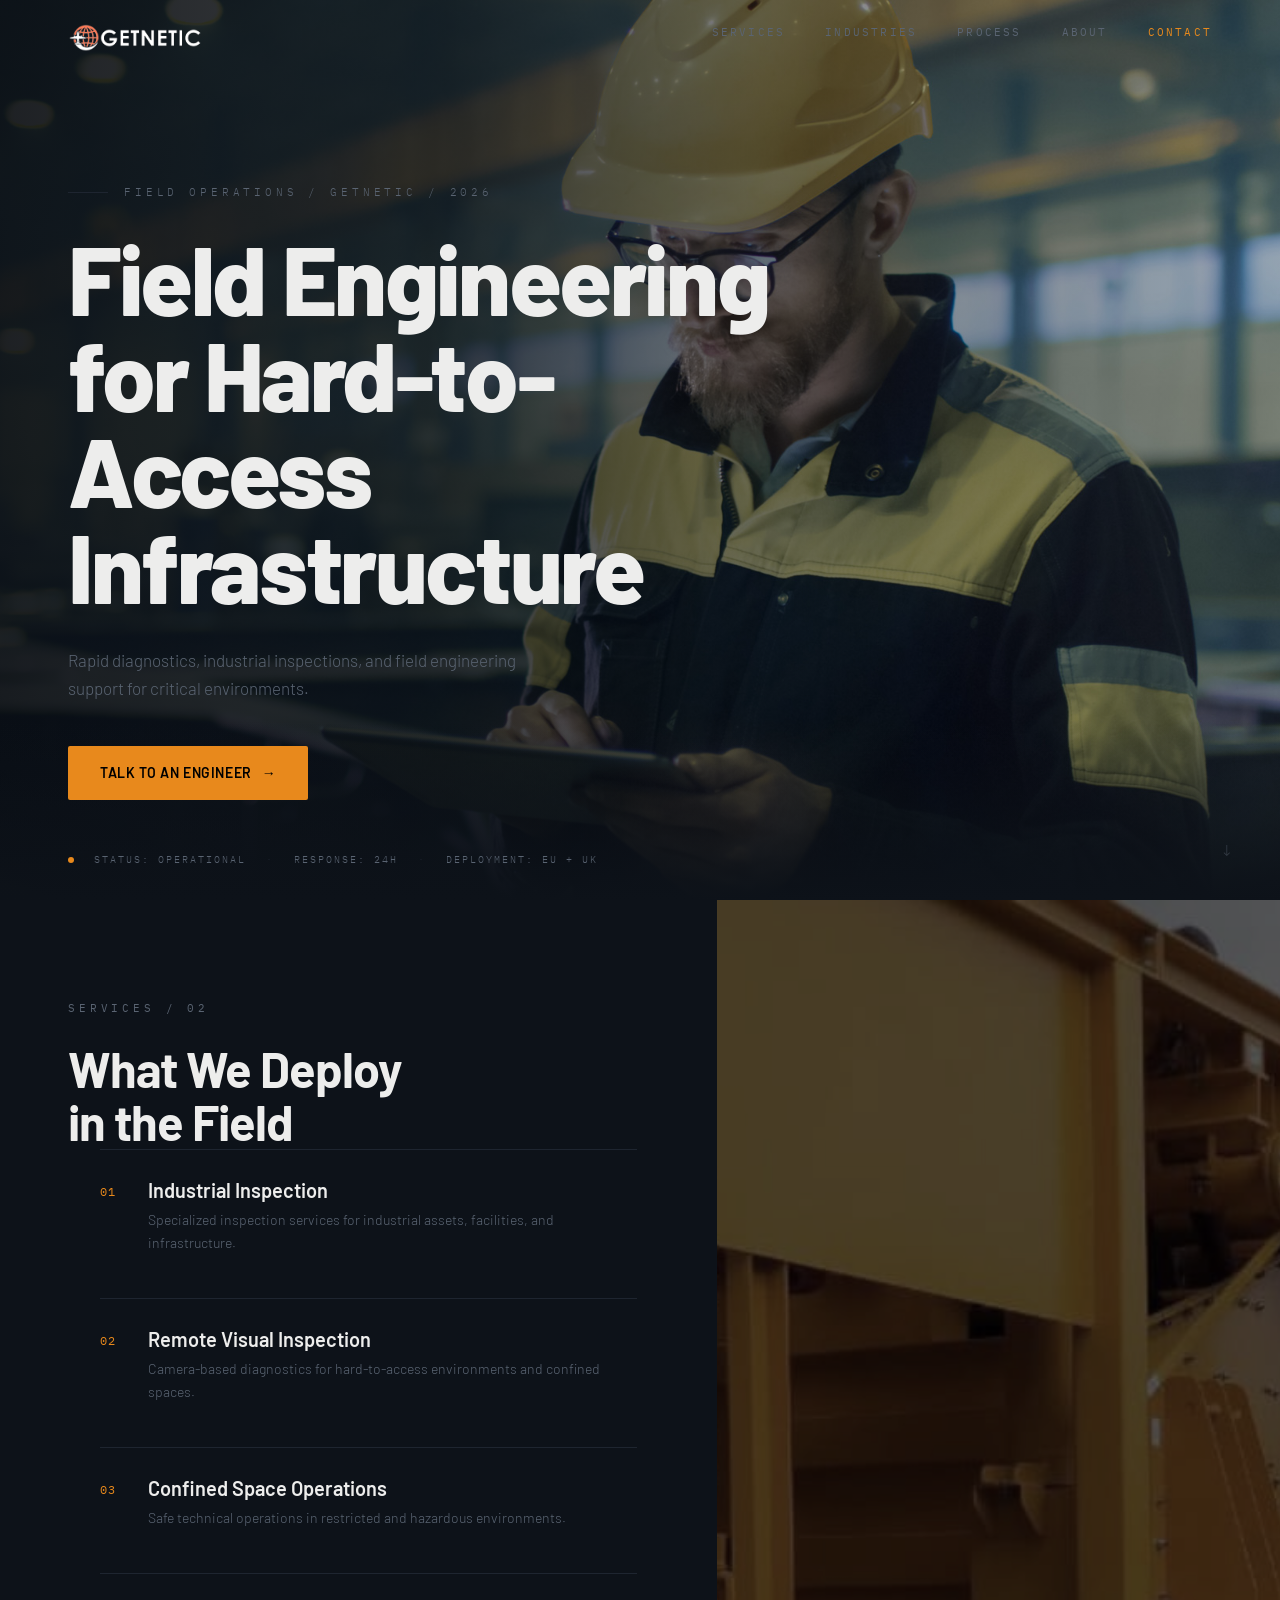
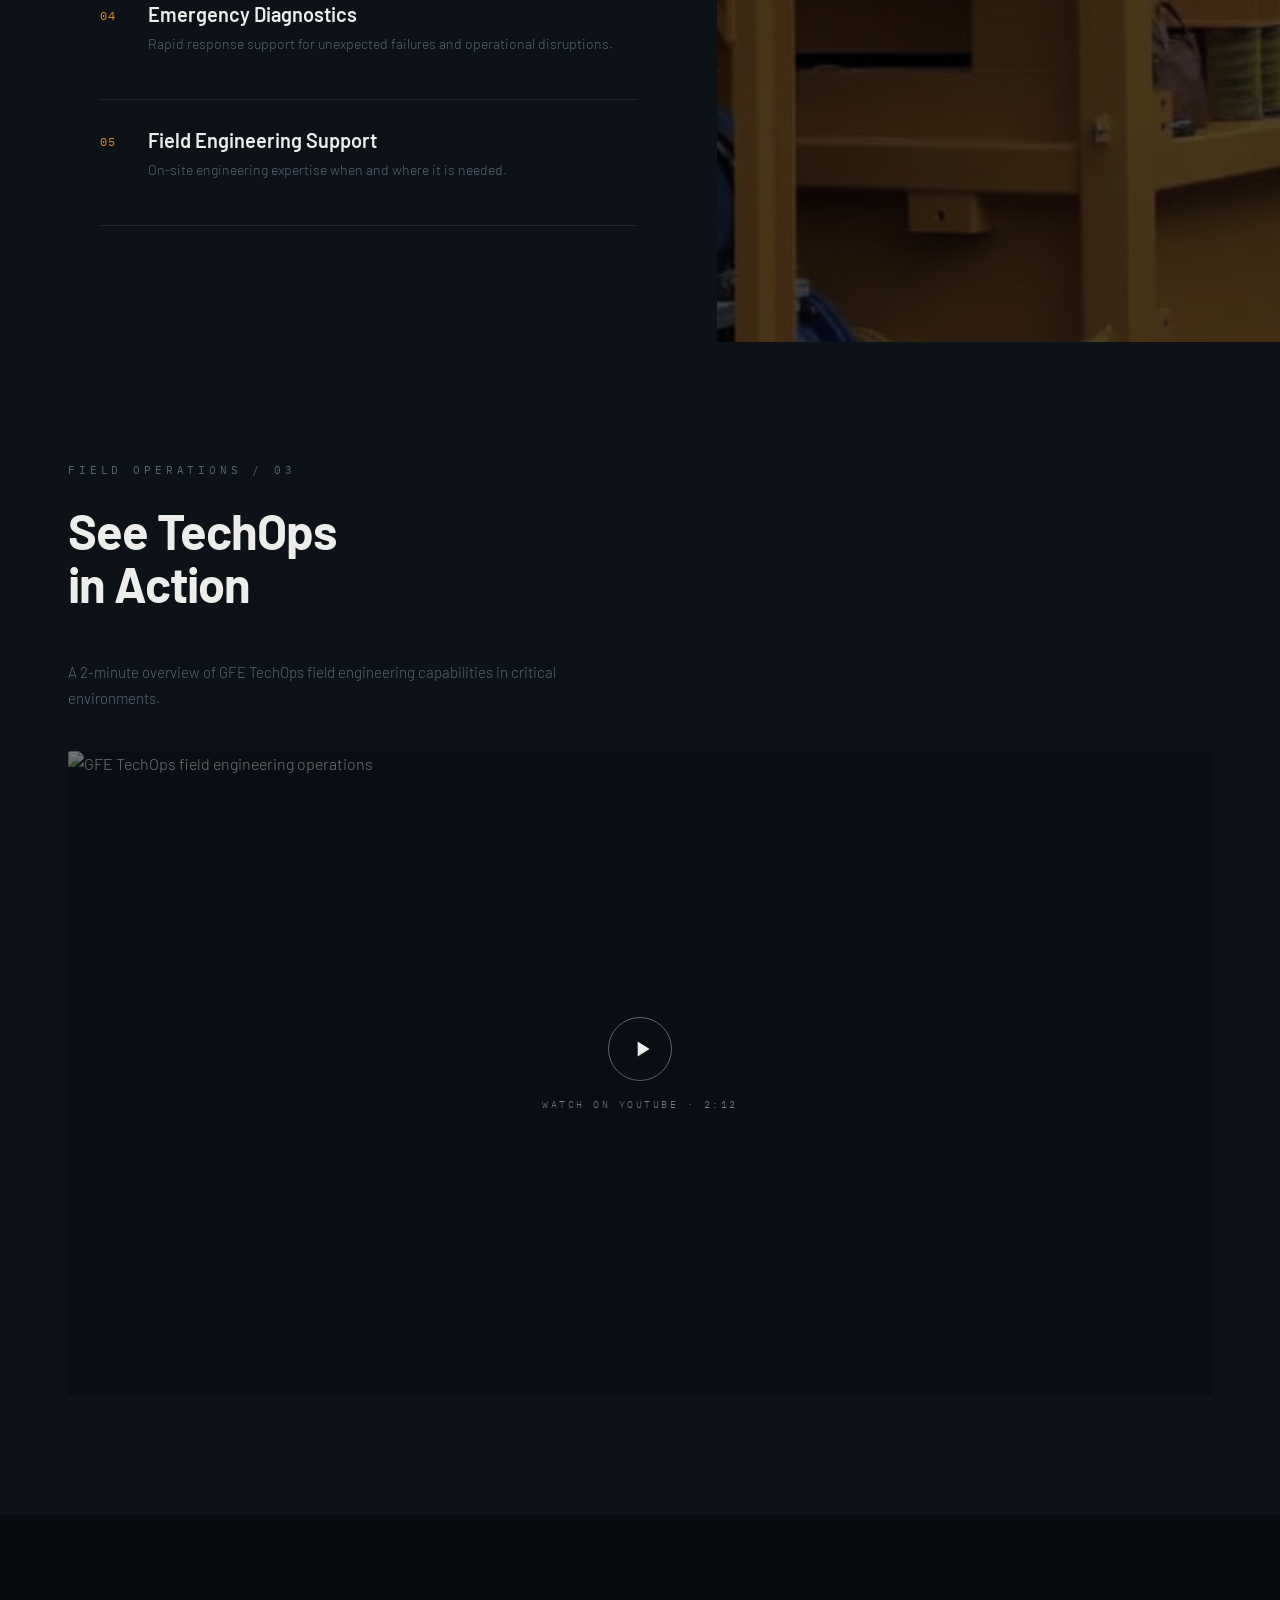
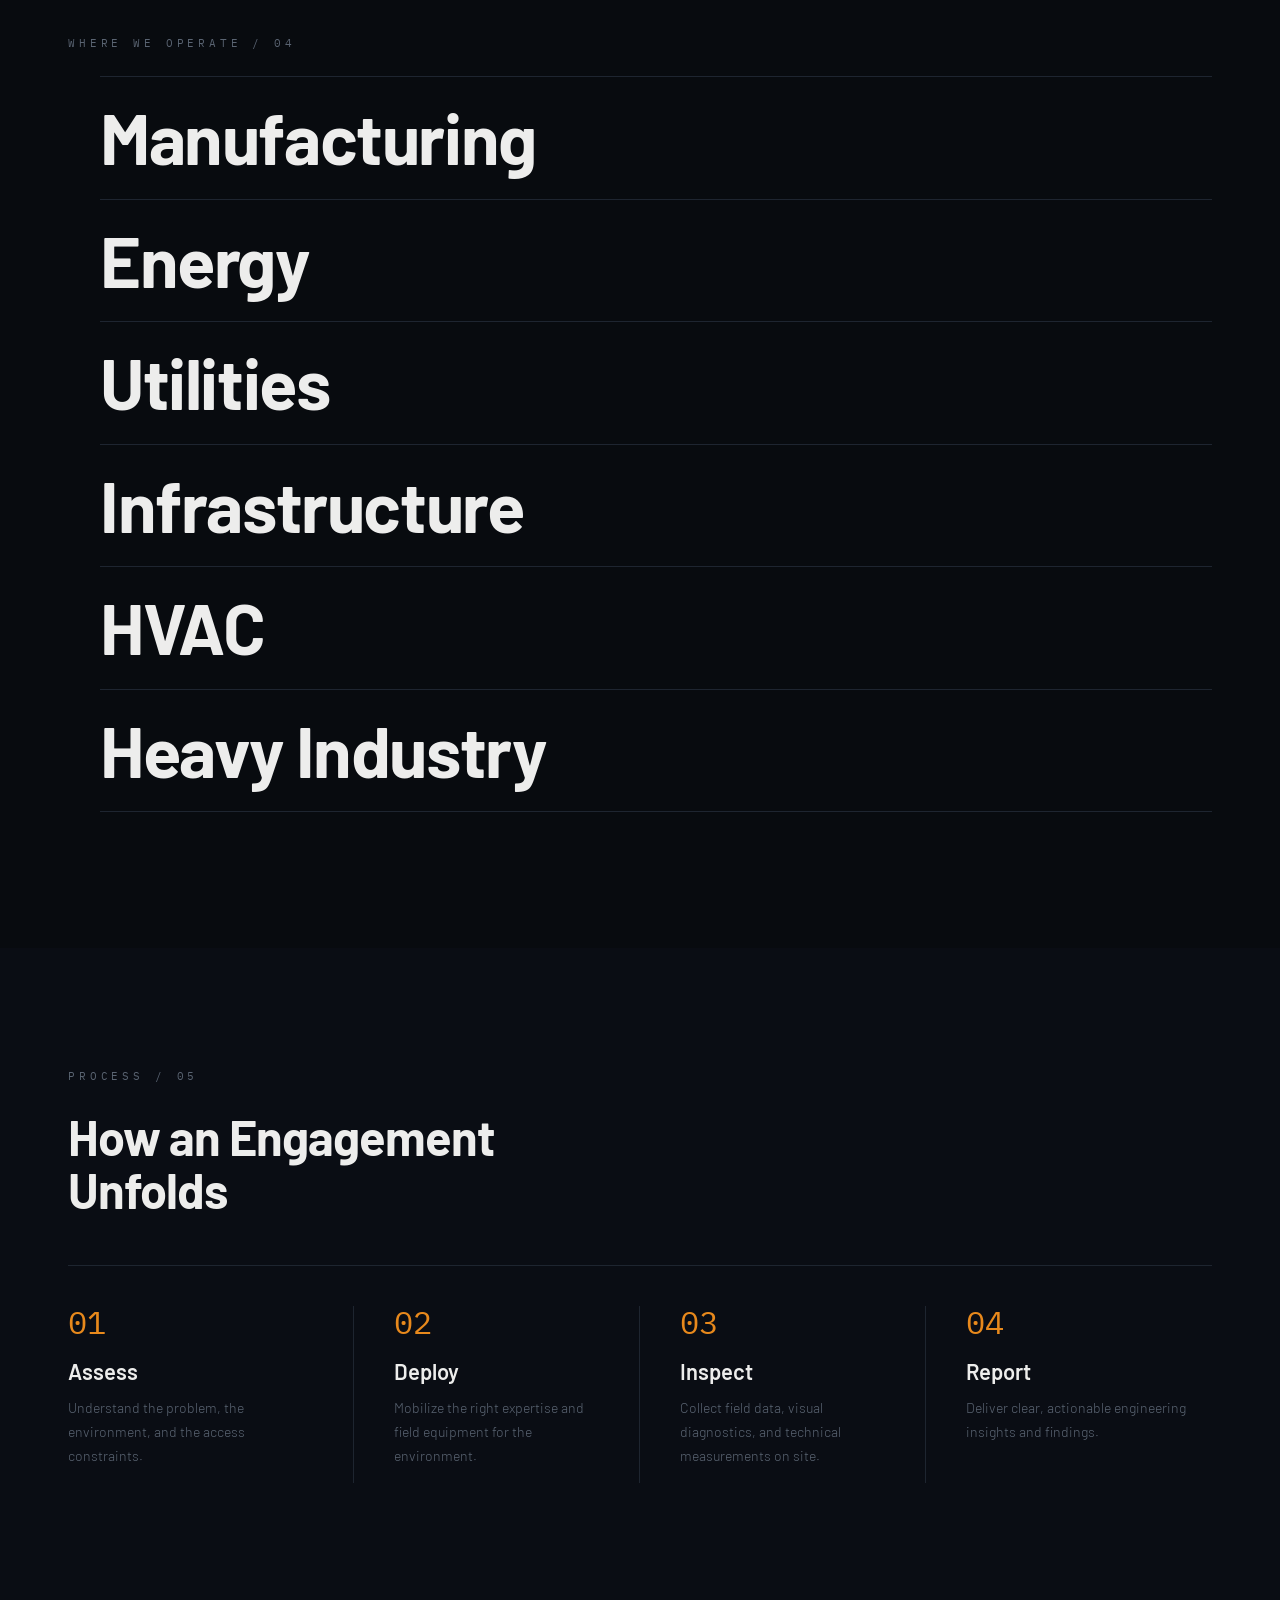
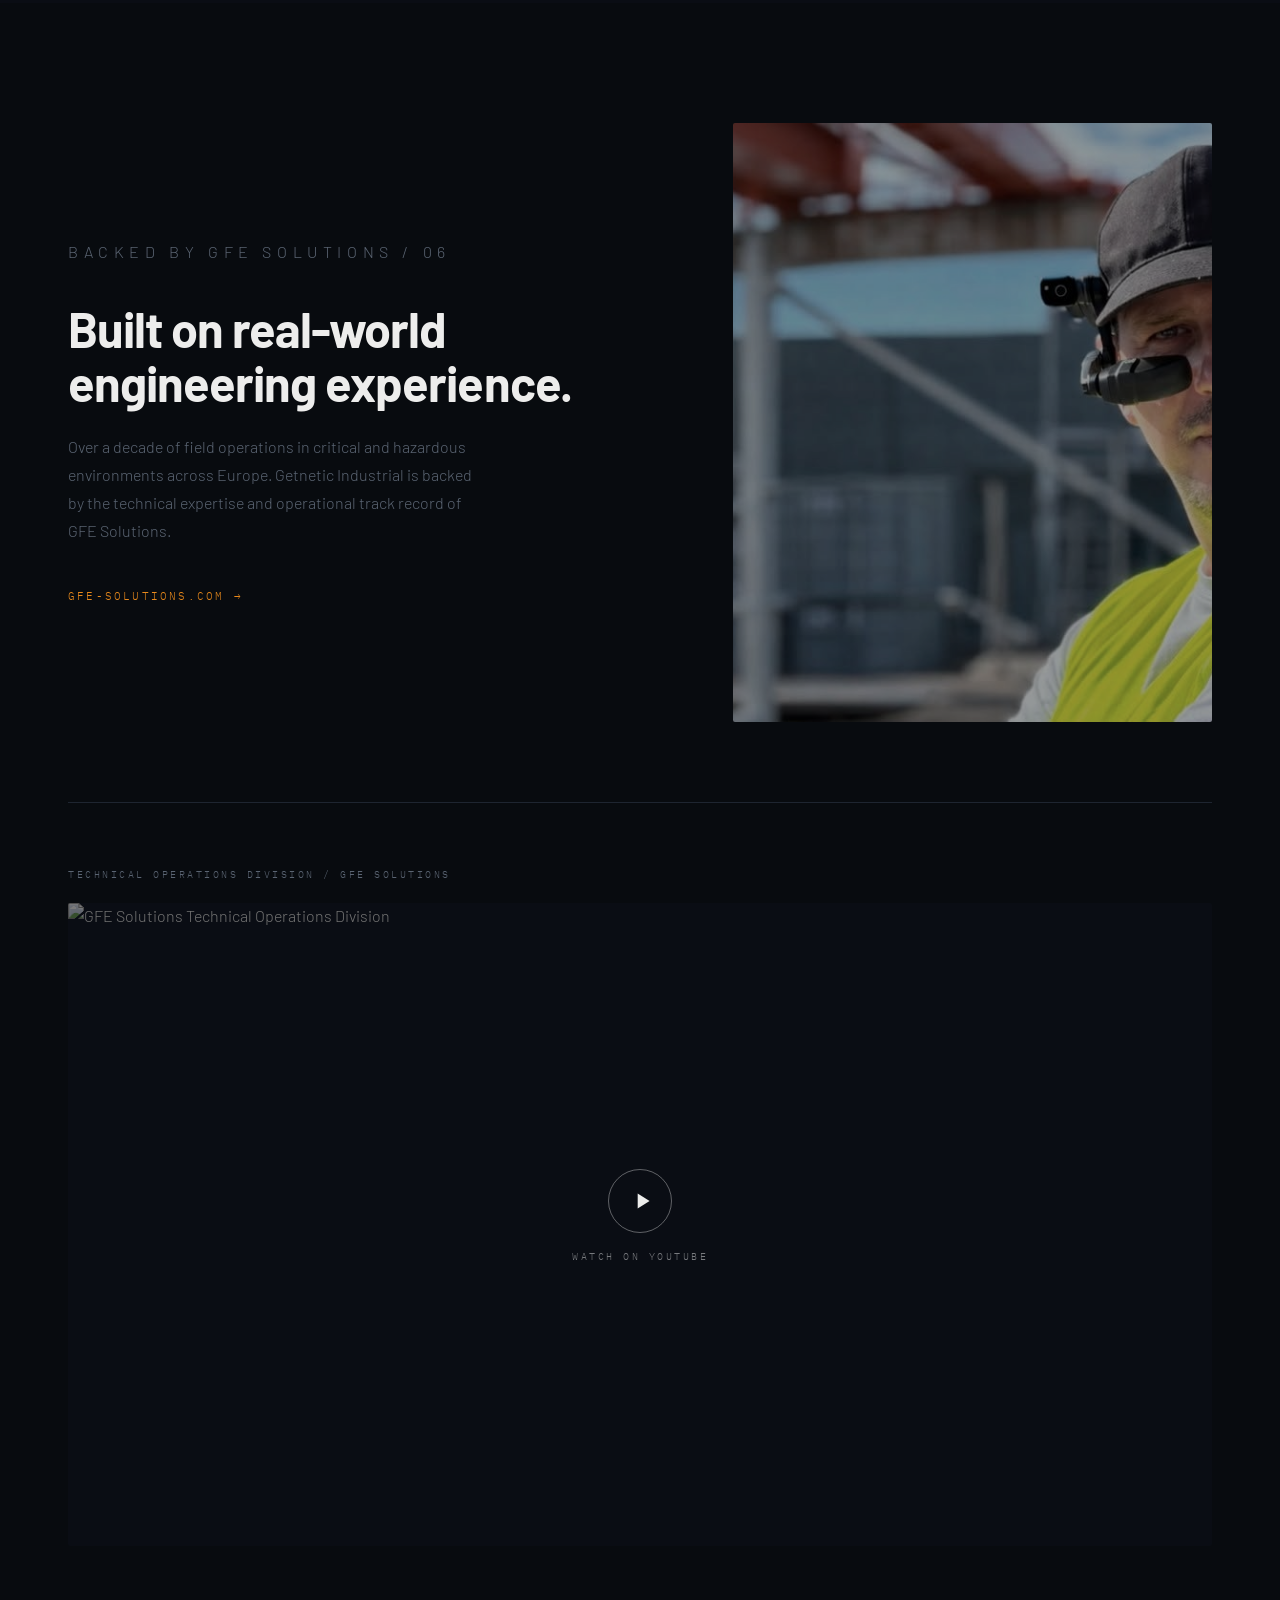
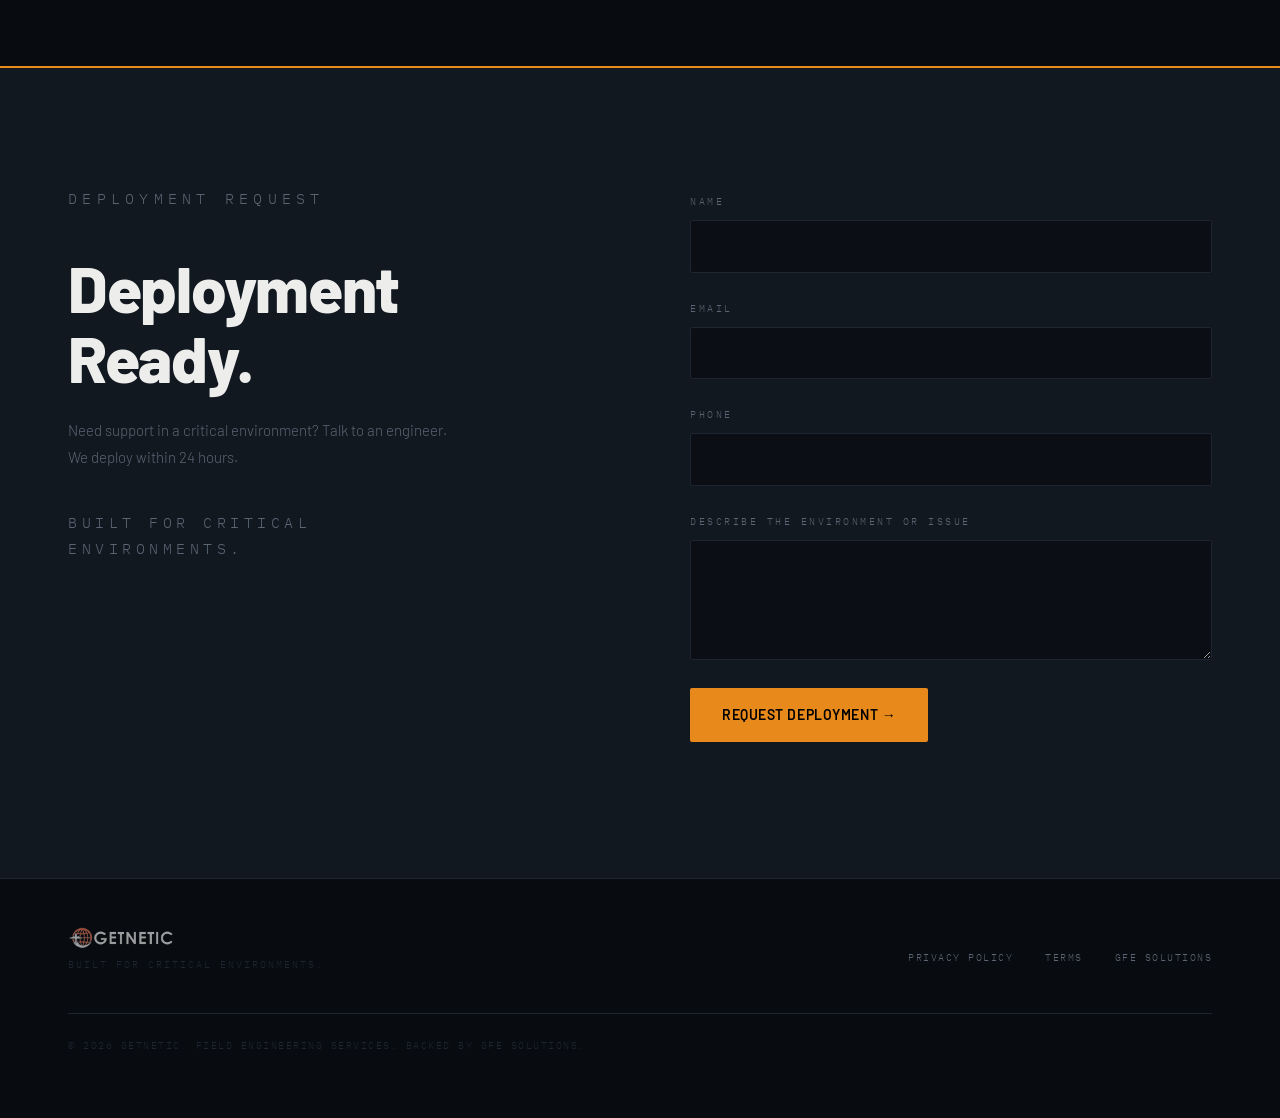
==== commit 2d24c180: "Replace watermarked hero, upgrade video sections to facade cards - hero-bg.jpg: replace iStock water" ====
--- a/site/index.html
+++ b/site/index.html
@@ -170,15 +170,24 @@
         A 2-minute overview of GFE TechOps field engineering capabilities in critical environments.
       </p>
 
-      <div class="video-embed-wrap wow fadeIn" data-wow-duration="0.9s" data-wow-delay="0.2s">
-        <iframe
-          src="https://www.youtube.com/embed/cao3FG4MK-E"
-          title="GFE TechOps — Field Engineering Capabilities"
-          loading="lazy"
-          allow="clipboard-write; encrypted-media; gyroscope; picture-in-picture; web-share"
-          allowfullscreen>
-        </iframe>
-      </div>
+      <a href="https://www.youtube.com/watch?v=cao3FG4MK-E"
+         target="_blank"
+         rel="noopener noreferrer"
+         class="video-facade wow fadeIn"
+         data-wow-duration="0.9s"
+         data-wow-delay="0.2s"
+         aria-label="Watch GFE TechOps — Field Engineering Capabilities on YouTube">
+        <img src="https://img.youtube.com/vi/cao3FG4MK-E/maxresdefault.jpg"
+             alt="GFE TechOps field engineering operations"
+             class="video-facade-thumb"
+             loading="lazy">
+        <div class="video-facade-overlay">
+          <div class="video-play-btn" aria-hidden="true">
+            <svg viewBox="0 0 24 24" fill="currentColor" xmlns="http://www.w3.org/2000/svg"><path d="M8 5v14l11-7z"/></svg>
+          </div>
+          <p class="video-facade-label">Watch on YouTube · 2:12</p>
+        </div>
+      </a>
 
     </div>
   </section>
@@ -282,15 +291,22 @@
 
       <div class="about-video wow fadeIn" data-wow-duration="0.9s" data-wow-delay="0.2s">
         <p class="about-video-label">Technical Operations Division / GFE Solutions</p>
-        <div class="video-embed-wrap">
-          <iframe
-            src="https://www.youtube.com/embed/8R12Zsj746o"
-            title="Technical Operation Division at GFE Solutions"
-            loading="lazy"
-            allow="clipboard-write; encrypted-media; gyroscope; picture-in-picture; web-share"
-            allowfullscreen>
-          </iframe>
-        </div>
+        <a href="https://www.youtube.com/watch?v=8R12Zsj746o"
+           target="_blank"
+           rel="noopener noreferrer"
+           class="video-facade"
+           aria-label="Watch Technical Operation Division at GFE Solutions on YouTube">
+          <img src="https://img.youtube.com/vi/8R12Zsj746o/maxresdefault.jpg"
+               alt="GFE Solutions Technical Operations Division"
+               class="video-facade-thumb"
+               loading="lazy">
+          <div class="video-facade-overlay">
+            <div class="video-play-btn" aria-hidden="true">
+              <svg viewBox="0 0 24 24" fill="currentColor" xmlns="http://www.w3.org/2000/svg"><path d="M8 5v14l11-7z"/></svg>
+            </div>
+            <p class="video-facade-label">Watch on YouTube</p>
+          </div>
+        </a>
       </div>
 
     </div>
--- a/site/assets/css/style.css
+++ b/site/assets/css/style.css
@@ -1178,25 +1178,6 @@
    18. VIDEO SECTIONS
    ============================================================ */
 
-/* 16:9 responsive wrapper — works for both video blocks */
-.video-embed-wrap {
-  position: relative;
-  padding-bottom: 56.25%;
-  height: 0;
-  overflow: hidden;
-  border-radius: 2px;
-  background-color: var(--dark-4);
-}
-
-.video-embed-wrap iframe {
-  position: absolute;
-  top: 0;
-  left: 0;
-  width: 100%;
-  height: 100%;
-  border: 0;
-}
-
 /* TechOps standalone section */
 .video-section {
   background-color: var(--dark-2);
@@ -1227,3 +1208,76 @@
   color: var(--text-secondary);
   margin-bottom: 20px;
 }
+
+/* Video facade card — replaces iframe embeds */
+.video-facade {
+  position: relative;
+  display: block;
+  aspect-ratio: 16 / 9;
+  overflow: hidden;
+  border-radius: 2px;
+  background-color: var(--dark-4);
+  text-decoration: none;
+  cursor: pointer;
+}
+
+.video-facade-thumb {
+  width: 100%;
+  height: 100%;
+  object-fit: cover;
+  display: block;
+  filter: brightness(0.48) saturate(0.6);
+  transition: filter 0.3s ease;
+}
+
+.video-facade:hover .video-facade-thumb {
+  filter: brightness(0.38) saturate(0.7);
+}
+
+.video-facade-overlay {
+  position: absolute;
+  inset: 0;
+  display: flex;
+  flex-direction: column;
+  align-items: center;
+  justify-content: center;
+  gap: 16px;
+}
+
+.video-play-btn {
+  width: 64px;
+  height: 64px;
+  border-radius: 50%;
+  border: 1.5px solid rgba(255, 255, 255, 0.35);
+  display: flex;
+  align-items: center;
+  justify-content: center;
+  color: var(--text-primary);
+  transition: border-color 0.2s ease, background-color 0.2s ease, transform 0.2s ease;
+}
+
+.video-facade:hover .video-play-btn {
+  border-color: var(--accent);
+  background-color: var(--accent);
+  color: #000;
+  transform: scale(1.08);
+}
+
+.video-play-btn svg {
+  width: 26px;
+  height: 26px;
+  margin-left: 3px;
+}
+
+.video-facade-label {
+  font-family: var(--font-mono);
+  font-size: 10px;
+  letter-spacing: 0.25em;
+  text-transform: uppercase;
+  color: rgba(255, 255, 255, 0.45);
+  transition: color 0.2s ease;
+}
+
+.video-facade:hover .video-facade-label {
+  color: rgba(255, 255, 255, 0.7);
+}
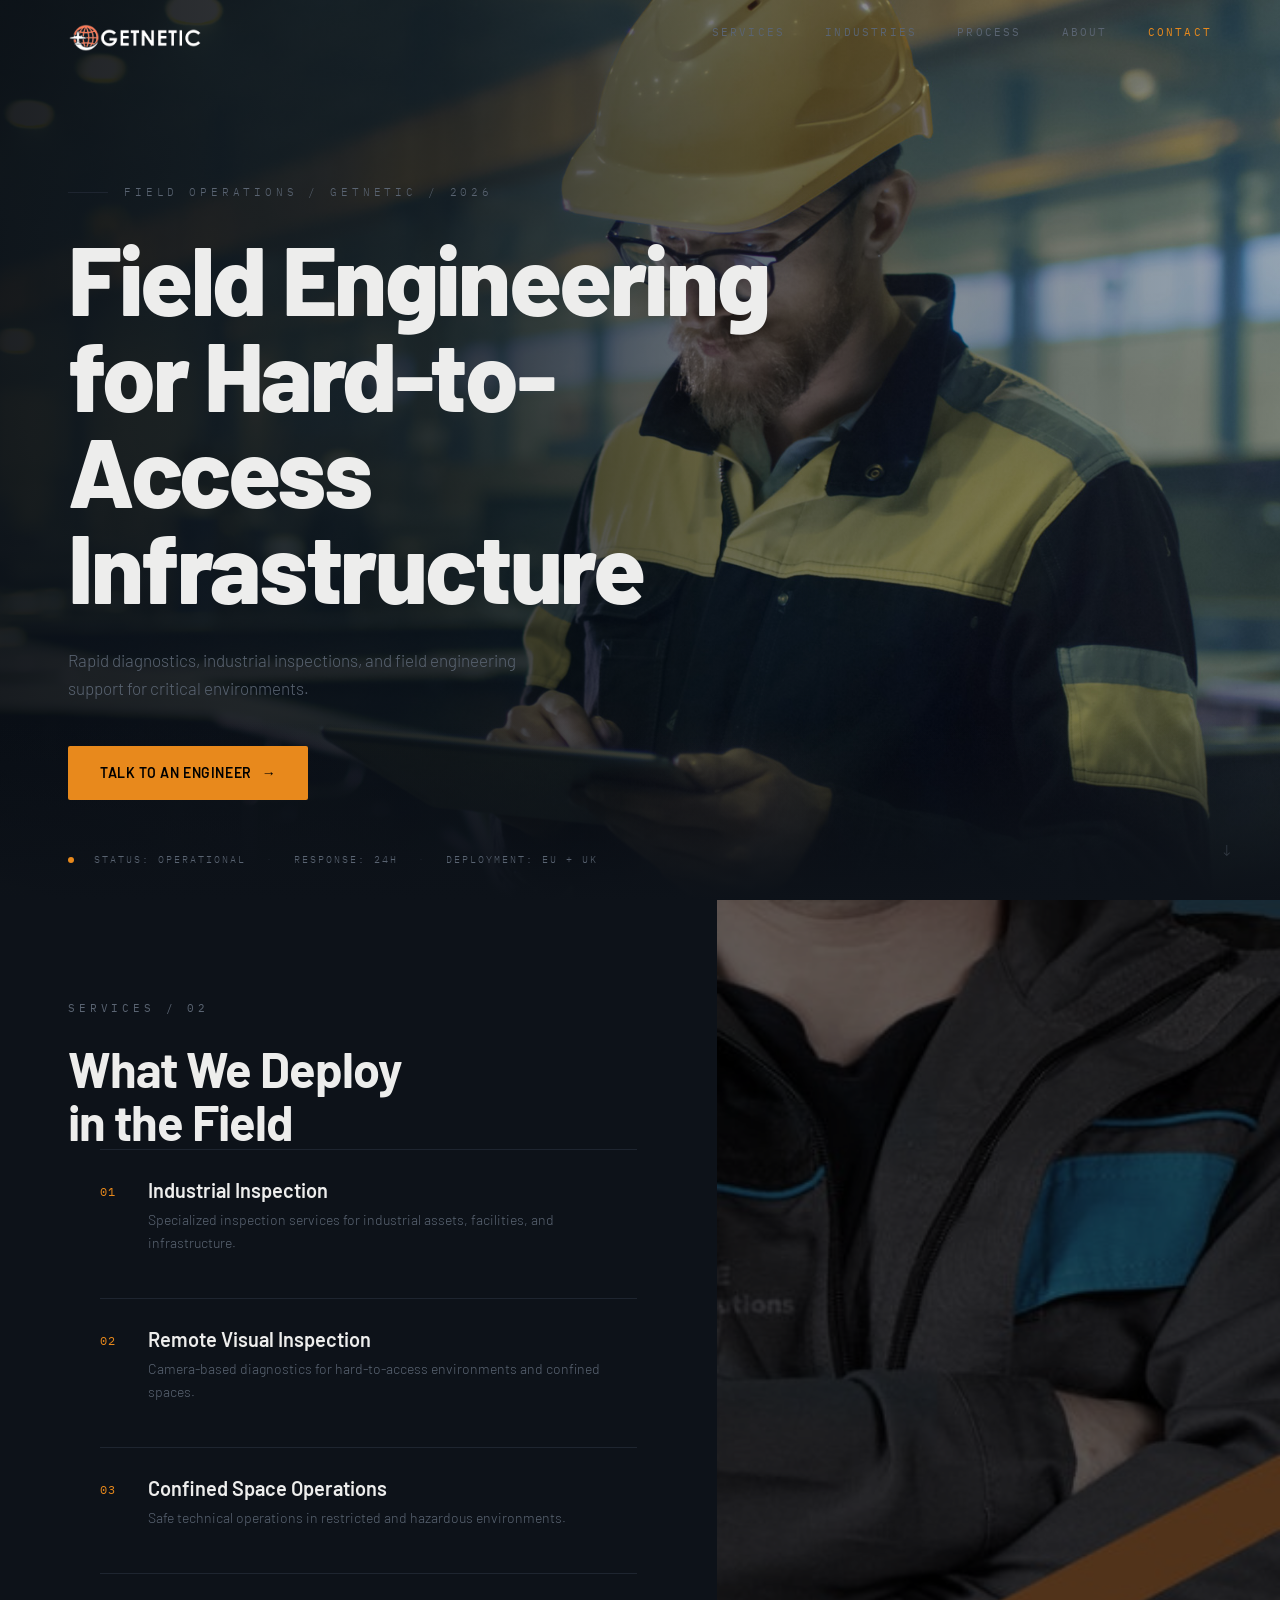
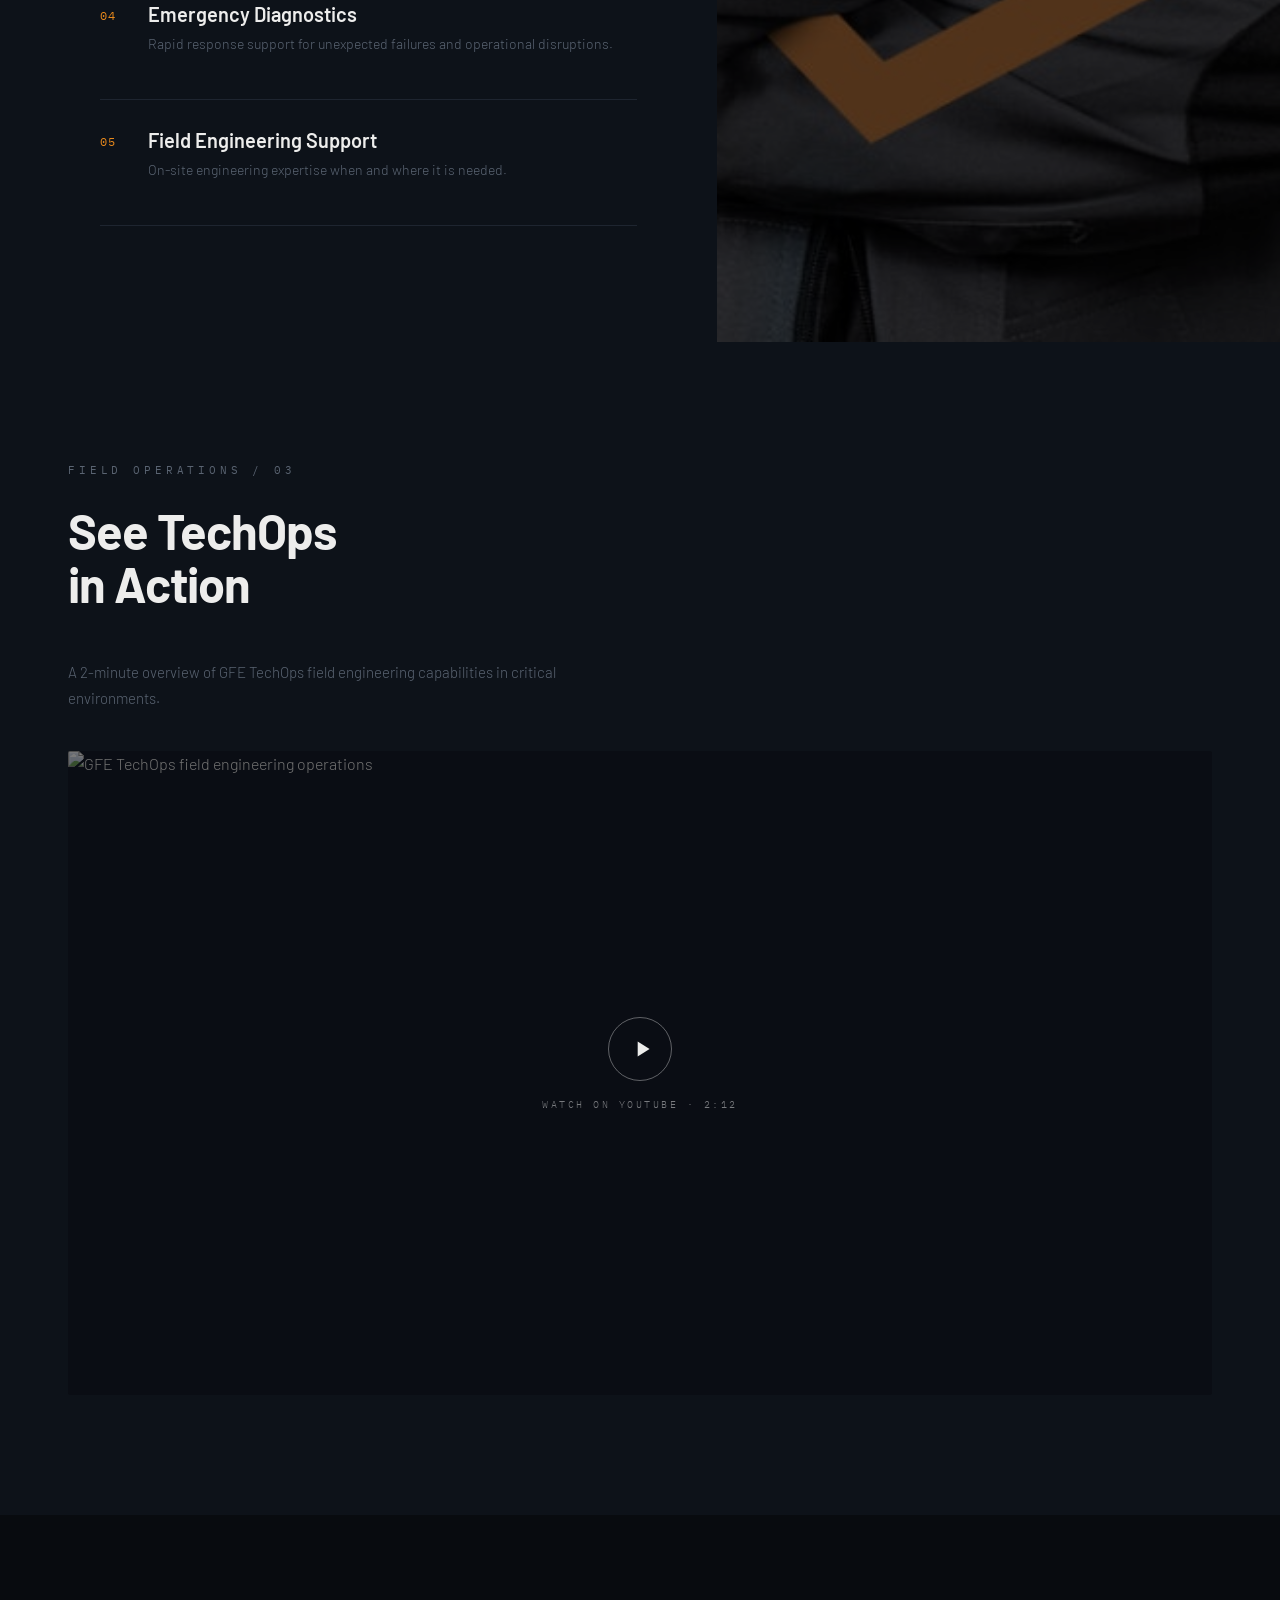
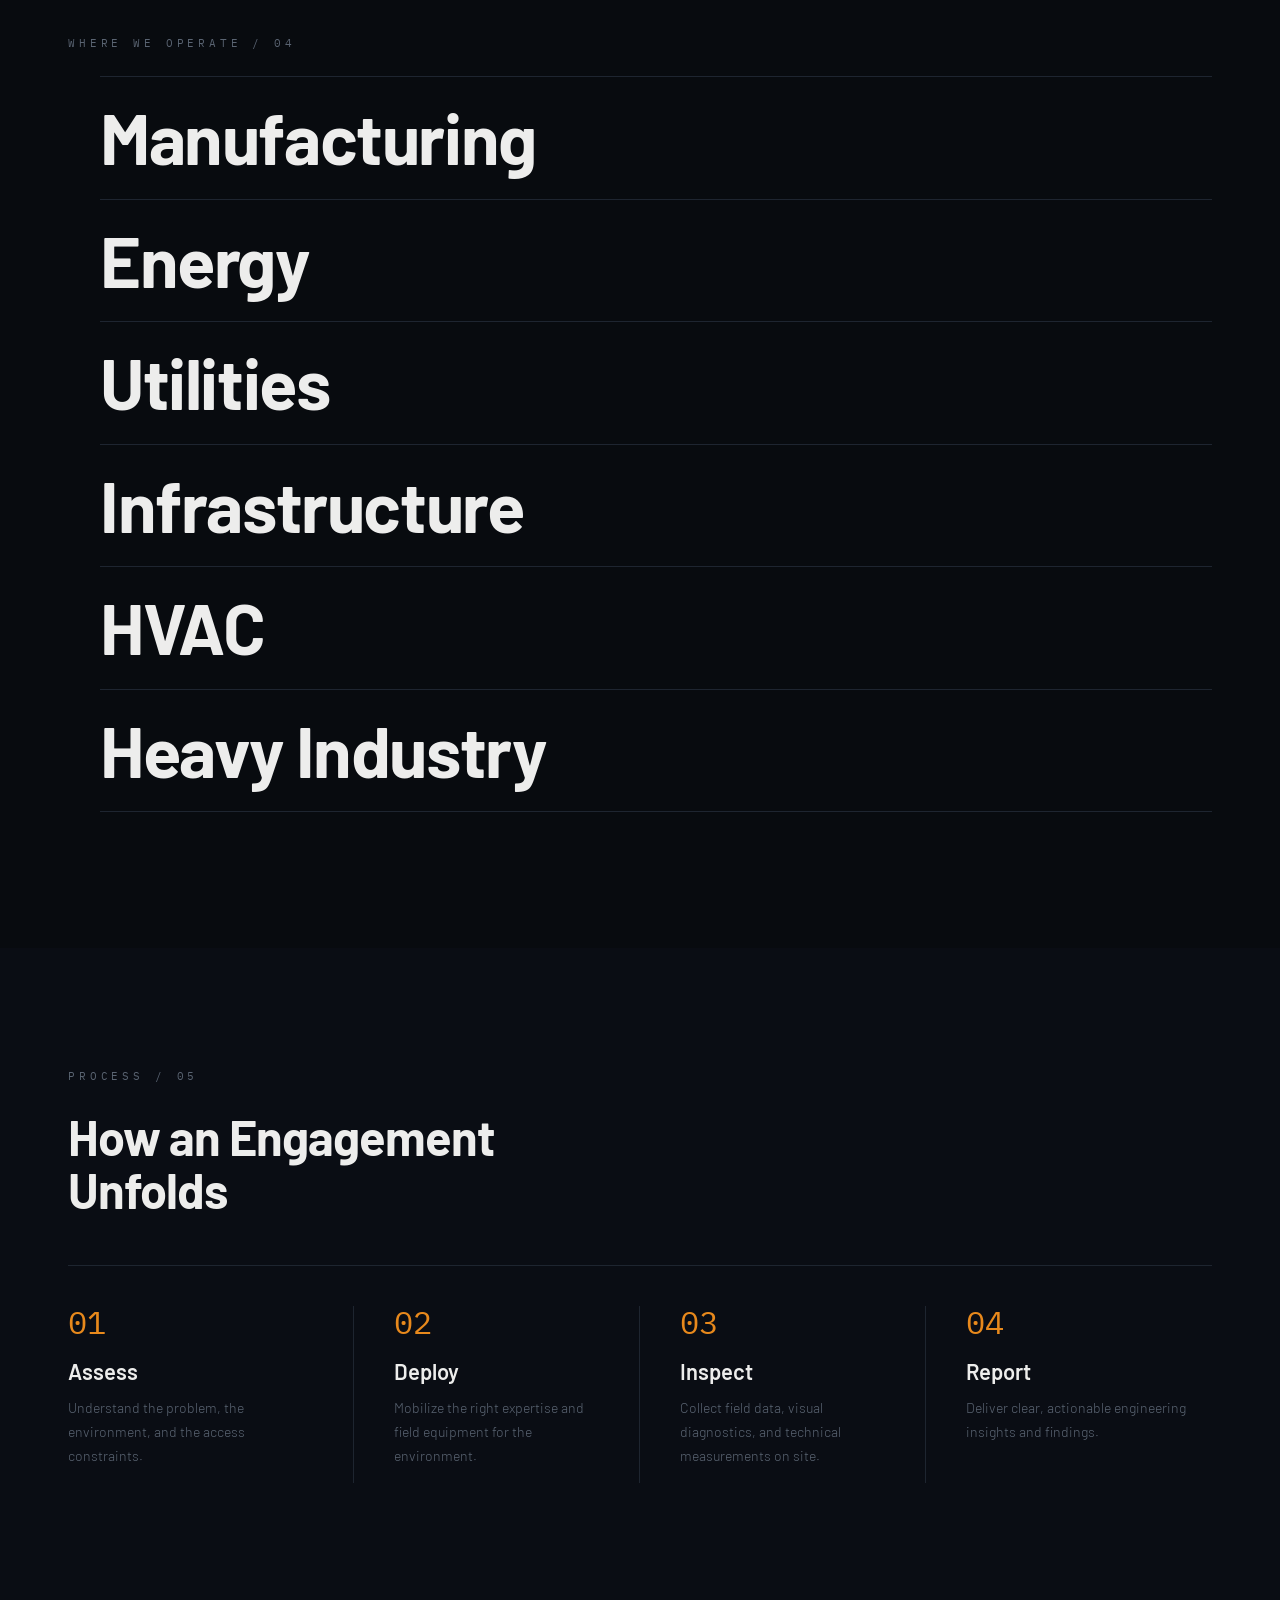
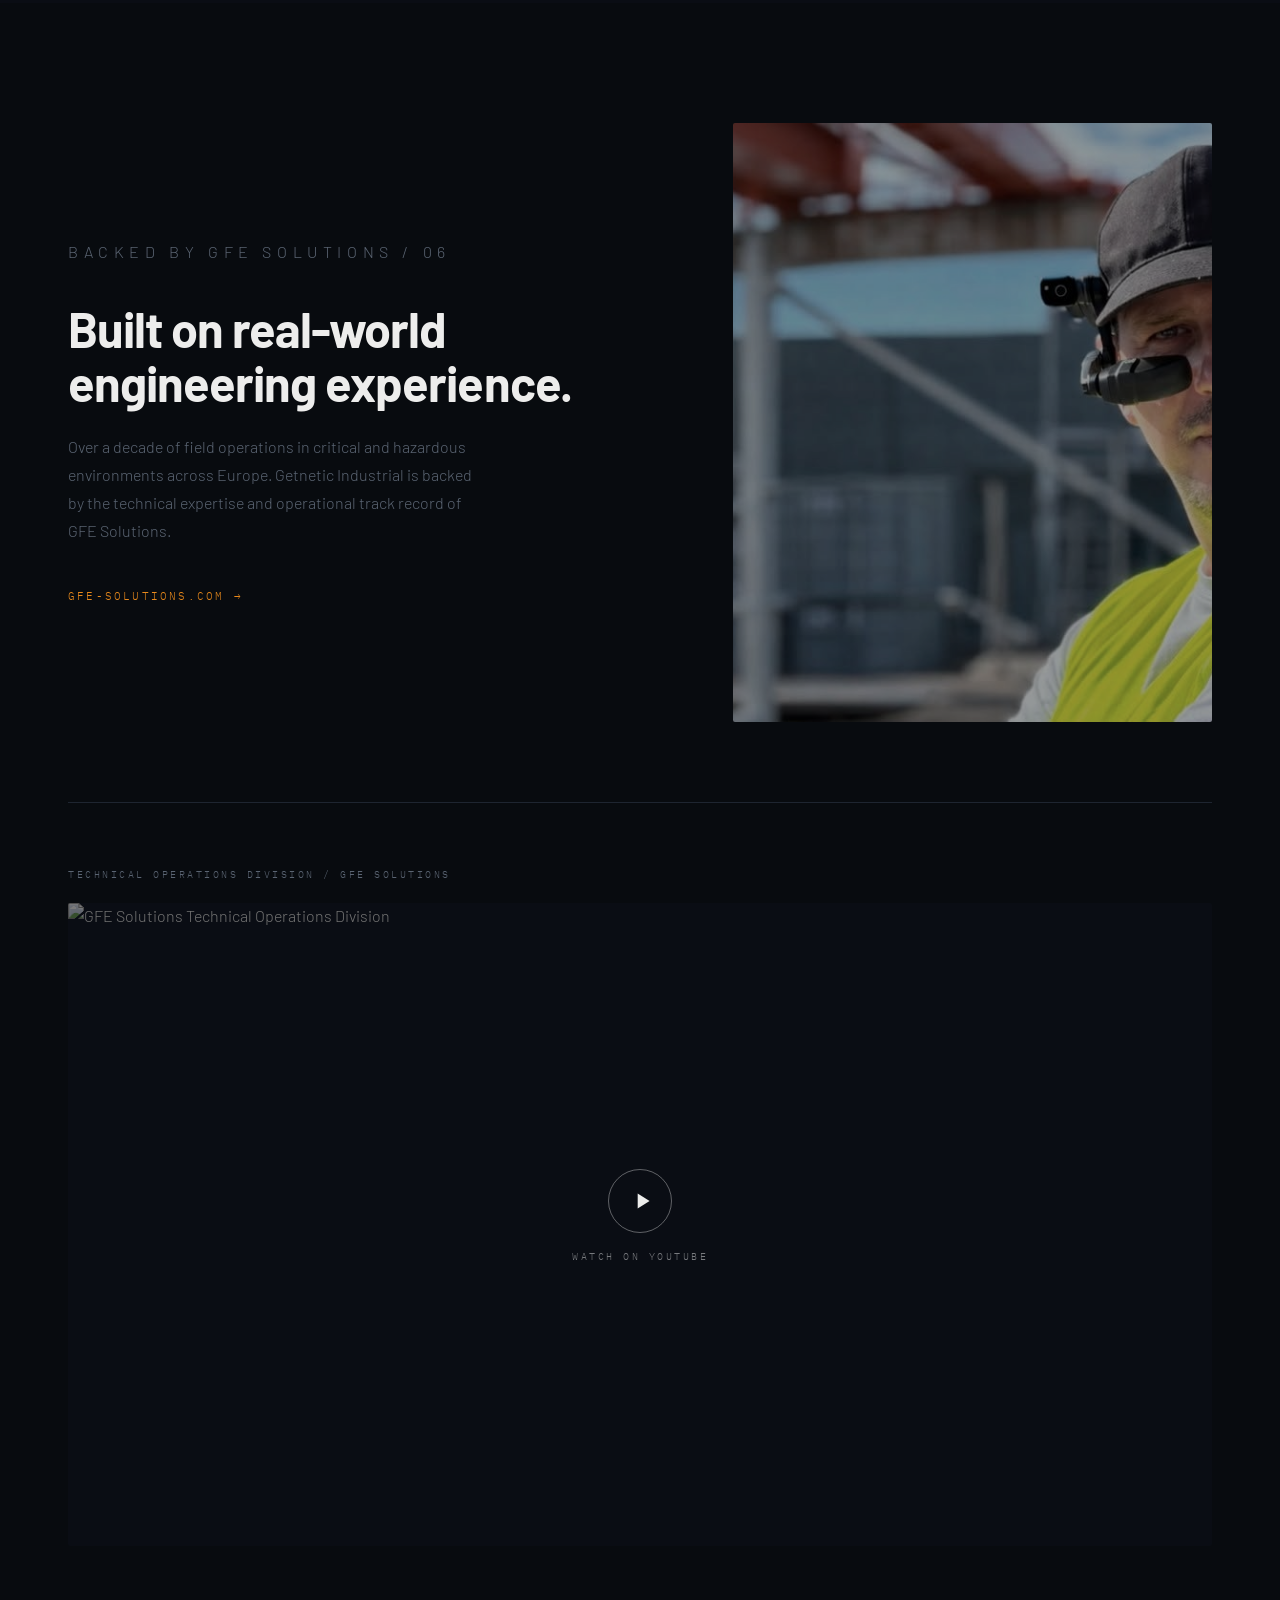
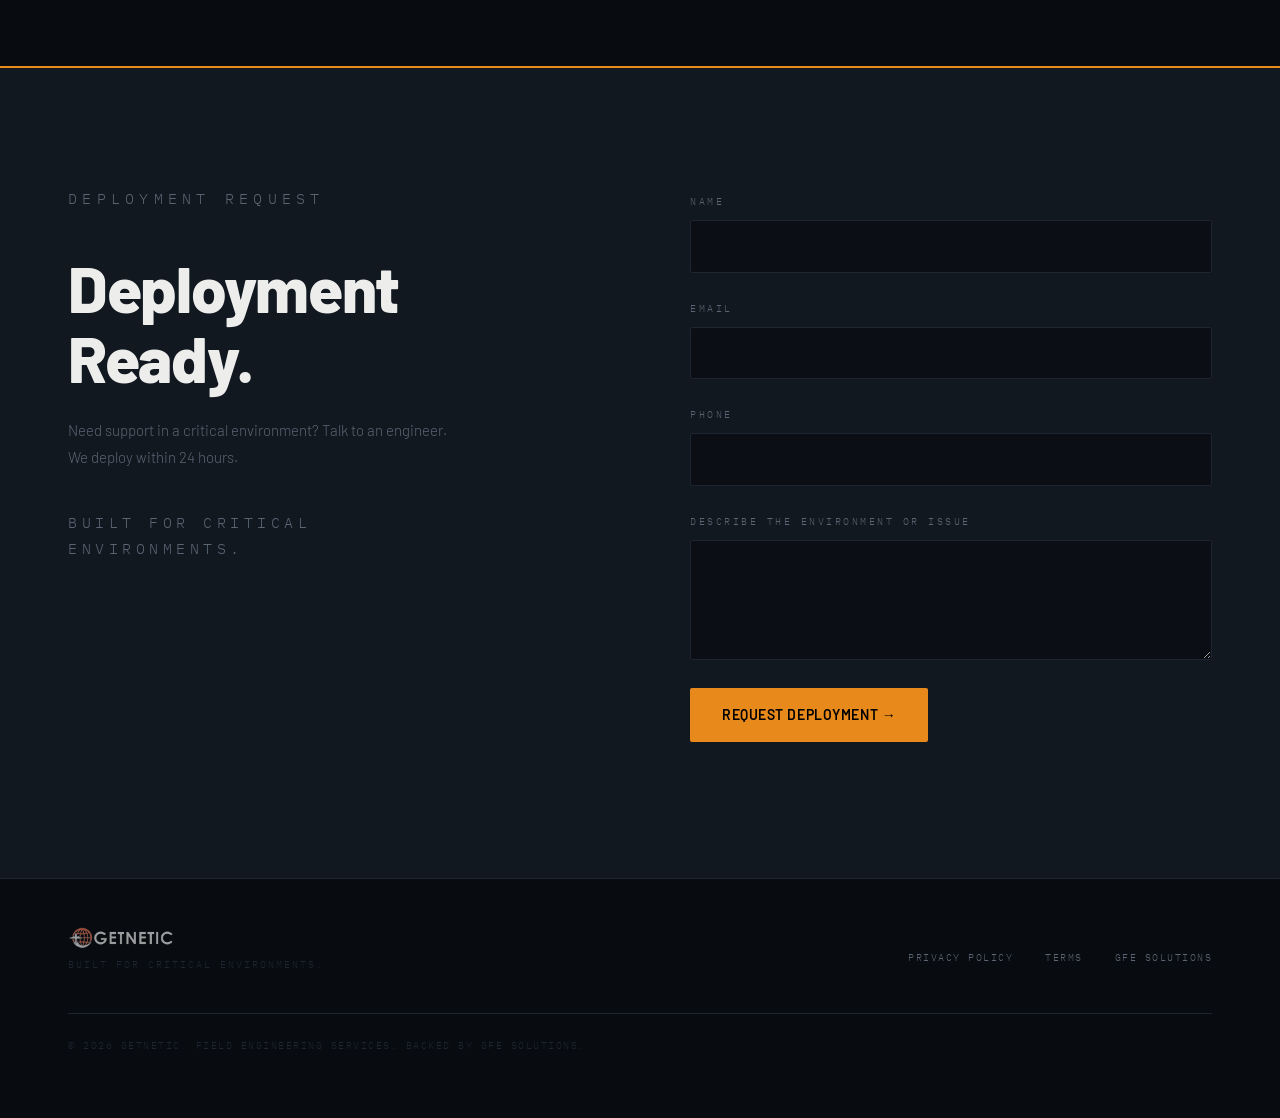
==== commit 7ba0cbfb: "Improve hero and TechOps imagery Hero: replace iStock watermarked image with hero_banner_1.jpg (cine" ====
--- a/site/index.html
+++ b/site/index.html
@@ -147,7 +147,7 @@
       </div>
 
       <div class="services-image" aria-hidden="true">
-        <img src="assets/images/services-bg.jpg" alt="GFE field engineer on industrial equipment">
+        <img src="assets/images/services-bg.jpg" alt="GFE TechOps engineer in field uniform">
       </div>
 
     </div>
--- a/site/assets/css/style.css
+++ b/site/assets/css/style.css
@@ -601,14 +601,14 @@
   width: 100%;
   height: 100%;
   object-fit: cover;
-  object-position: center;
+  object-position: right center;
   display: block;
-  filter: brightness(0.35) saturate(0.6);
+  filter: brightness(0.40) saturate(0.65);
   transition: filter 0.4s ease;
 }
 
 .services-image:hover img {
-  filter: brightness(0.42) saturate(0.7);
+  filter: brightness(0.50) saturate(0.75);
 }
 
 
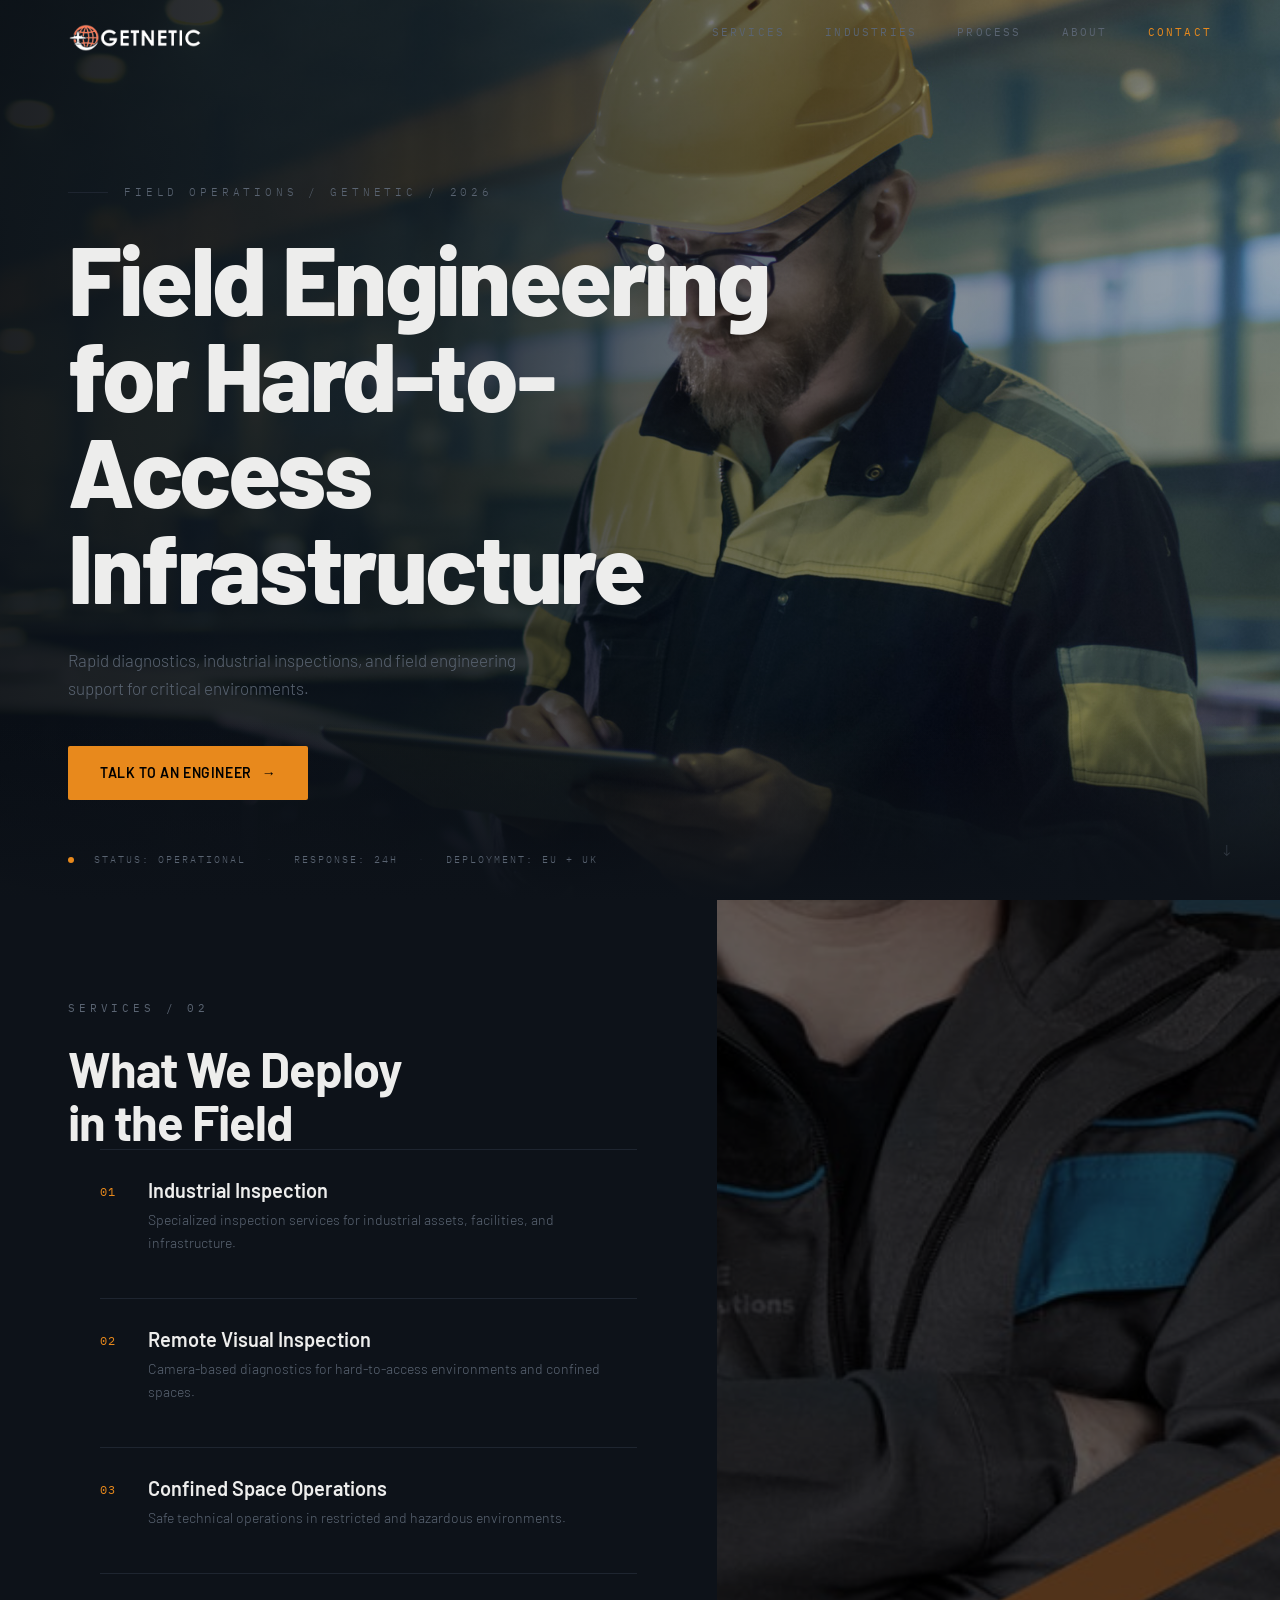
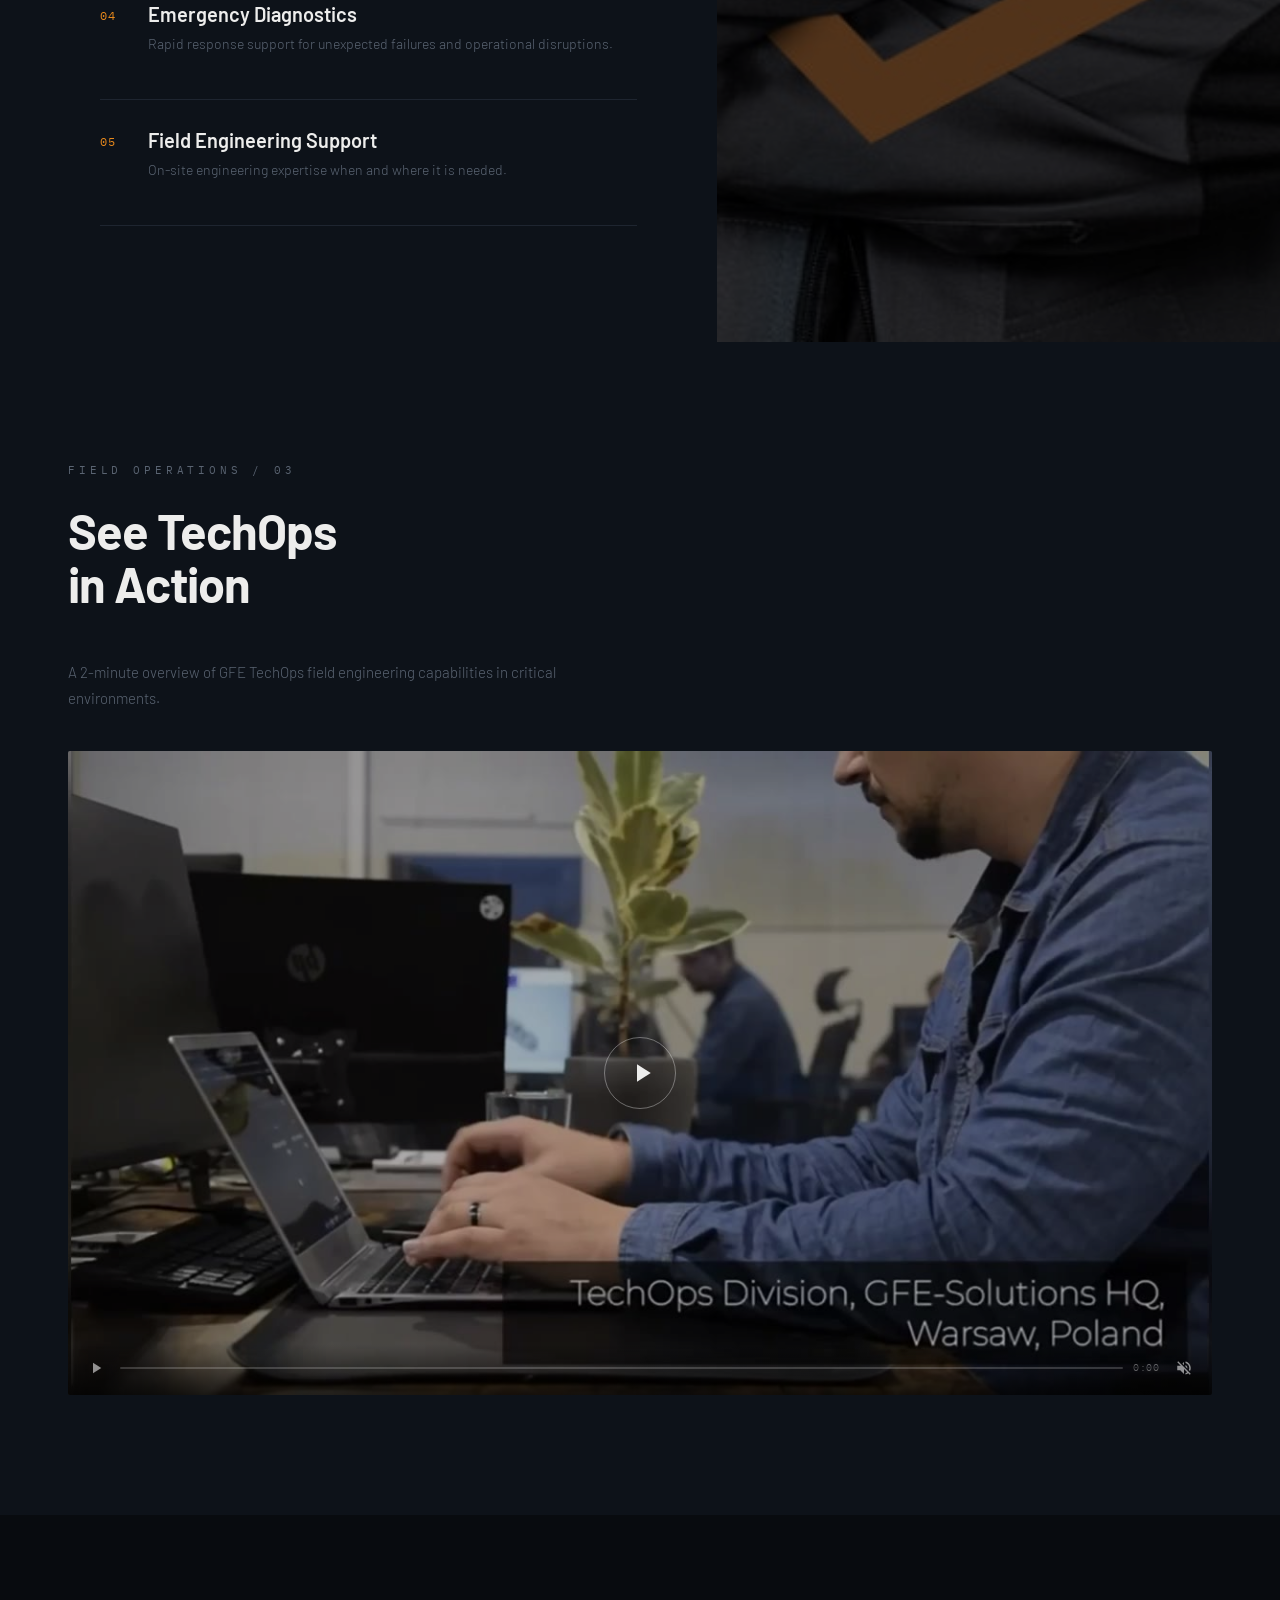
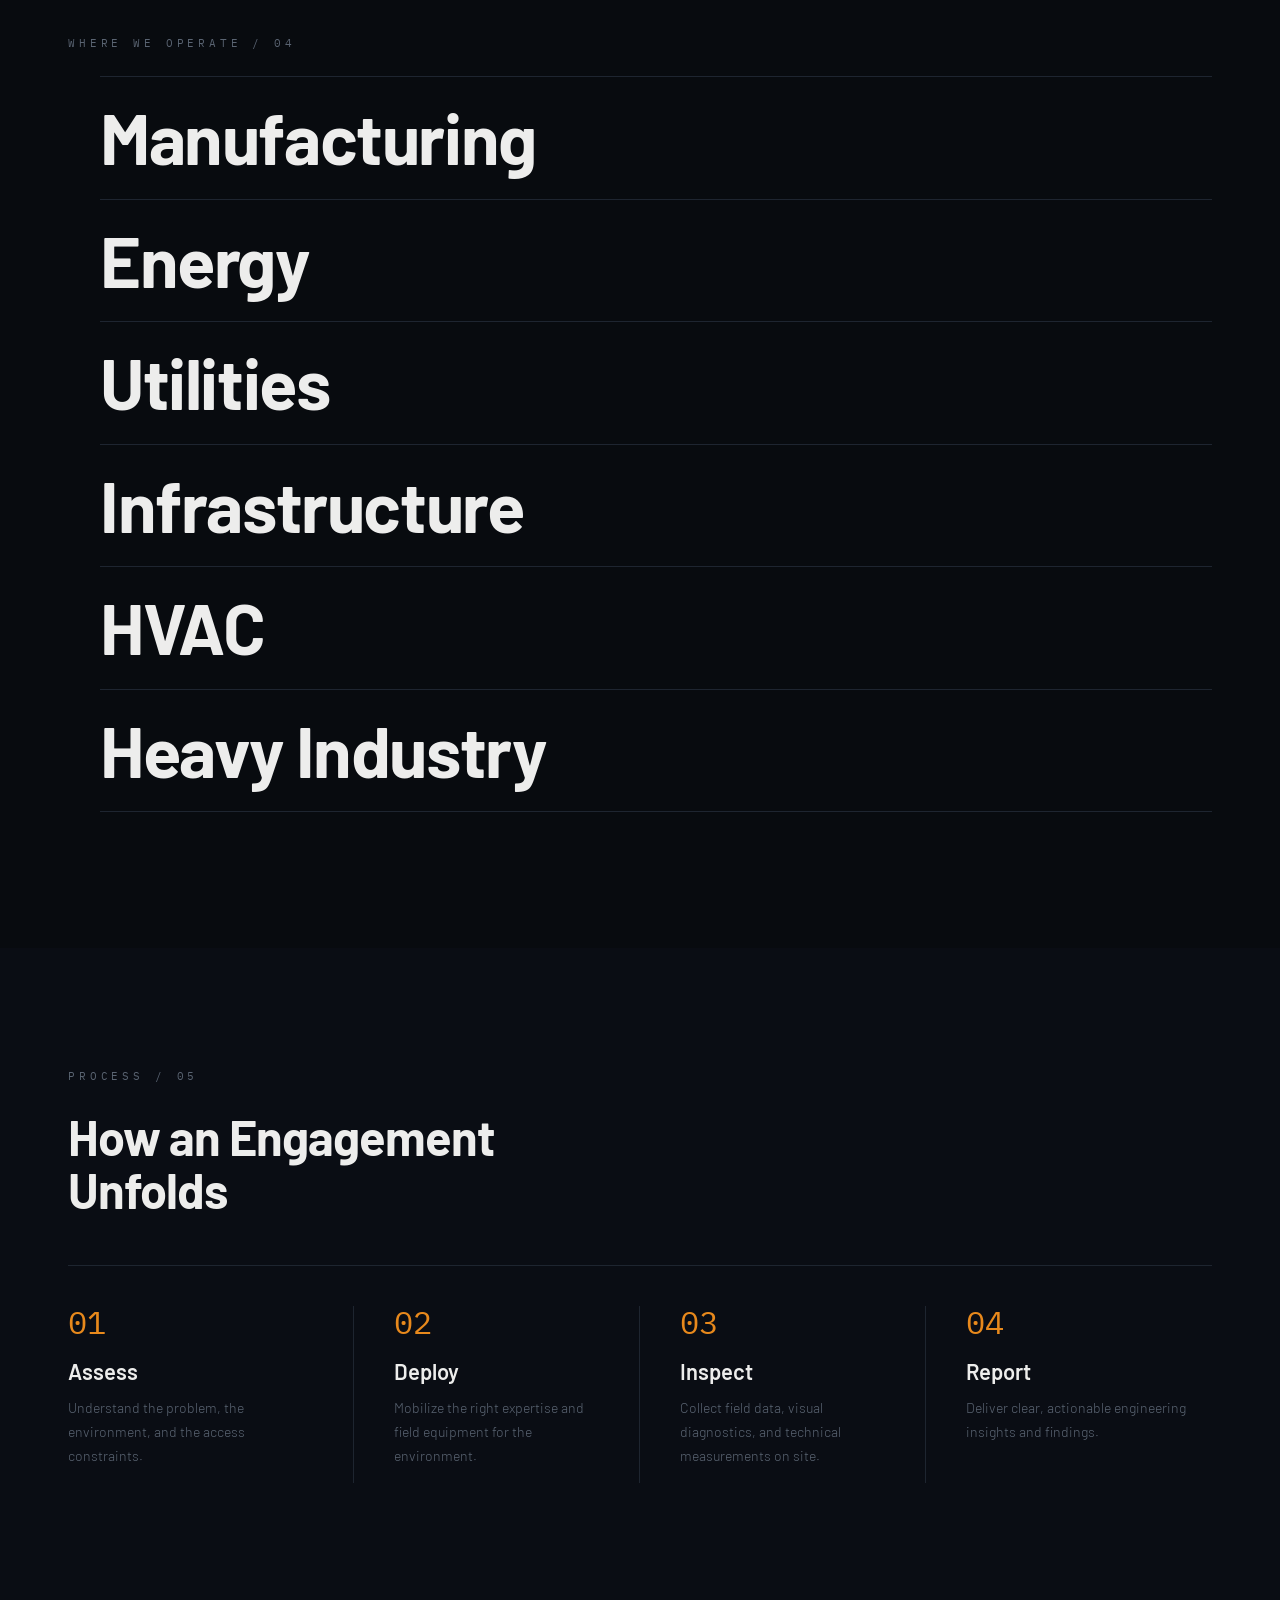
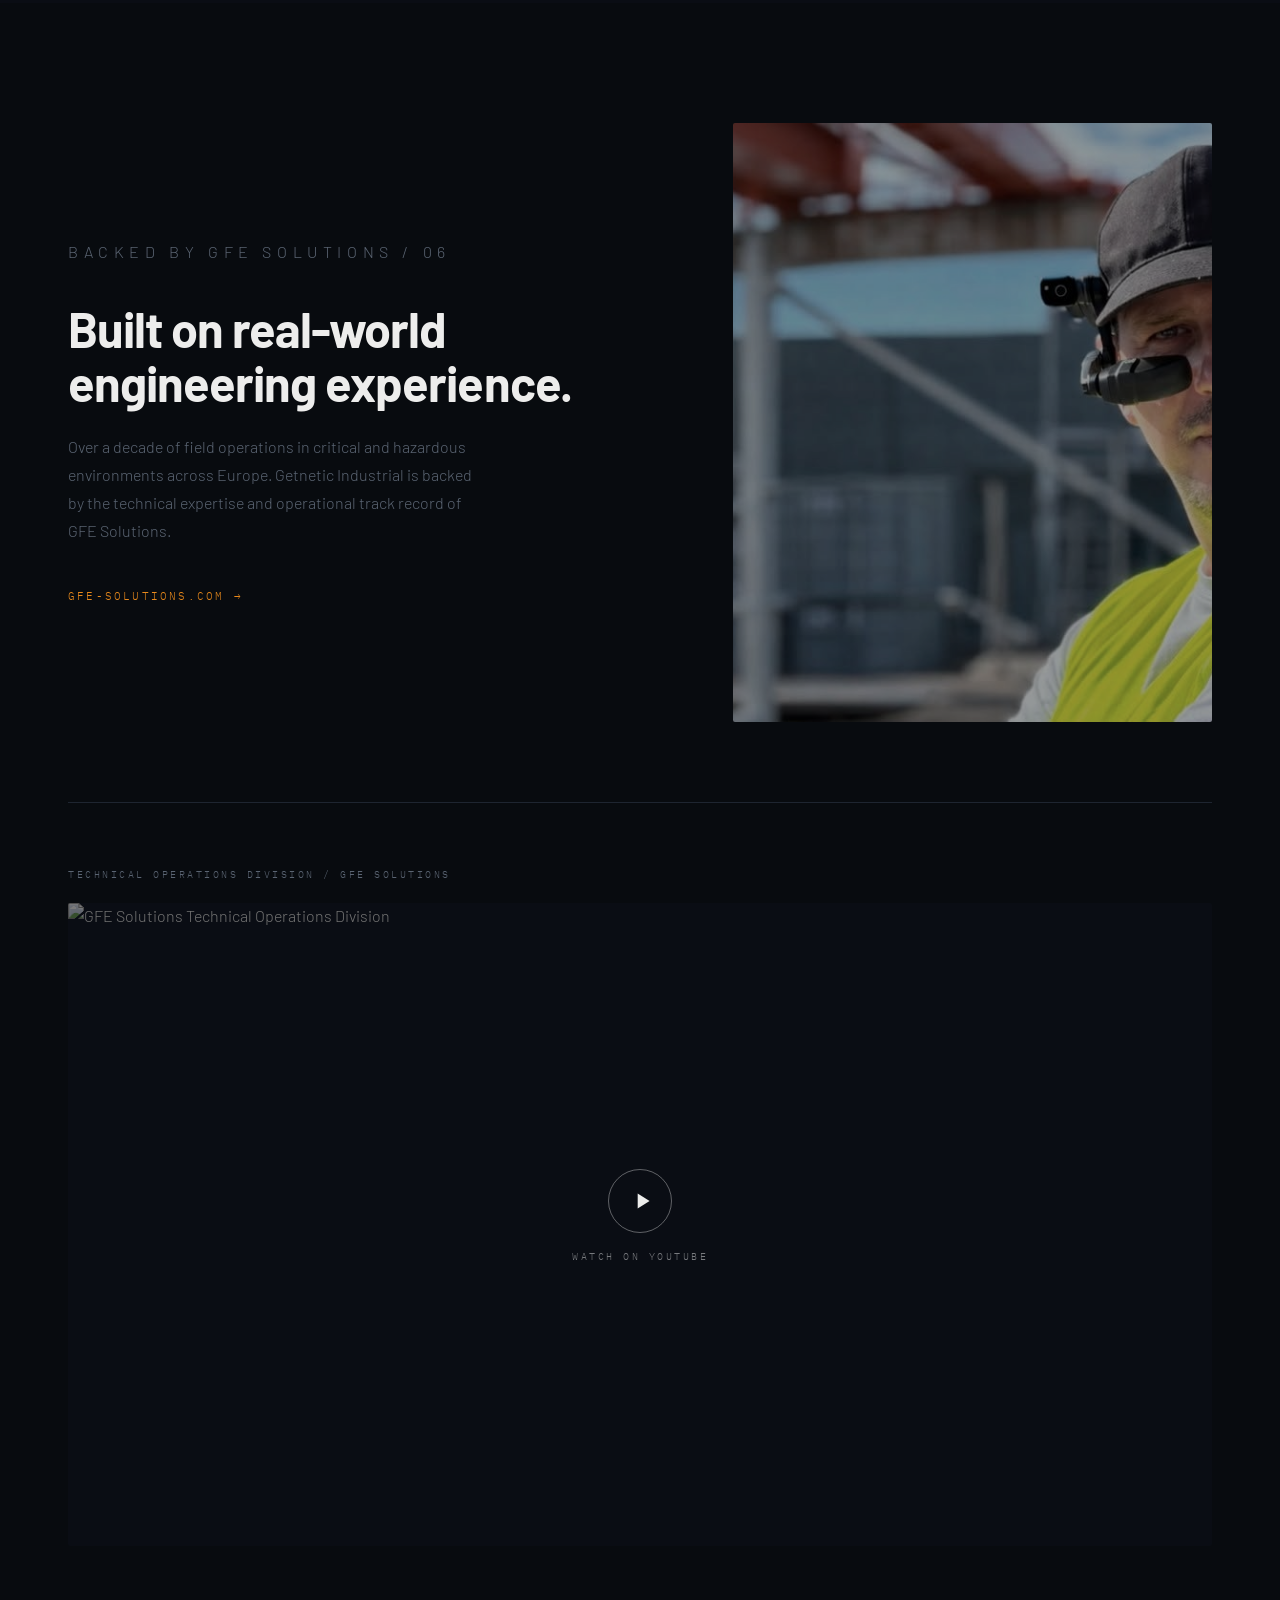
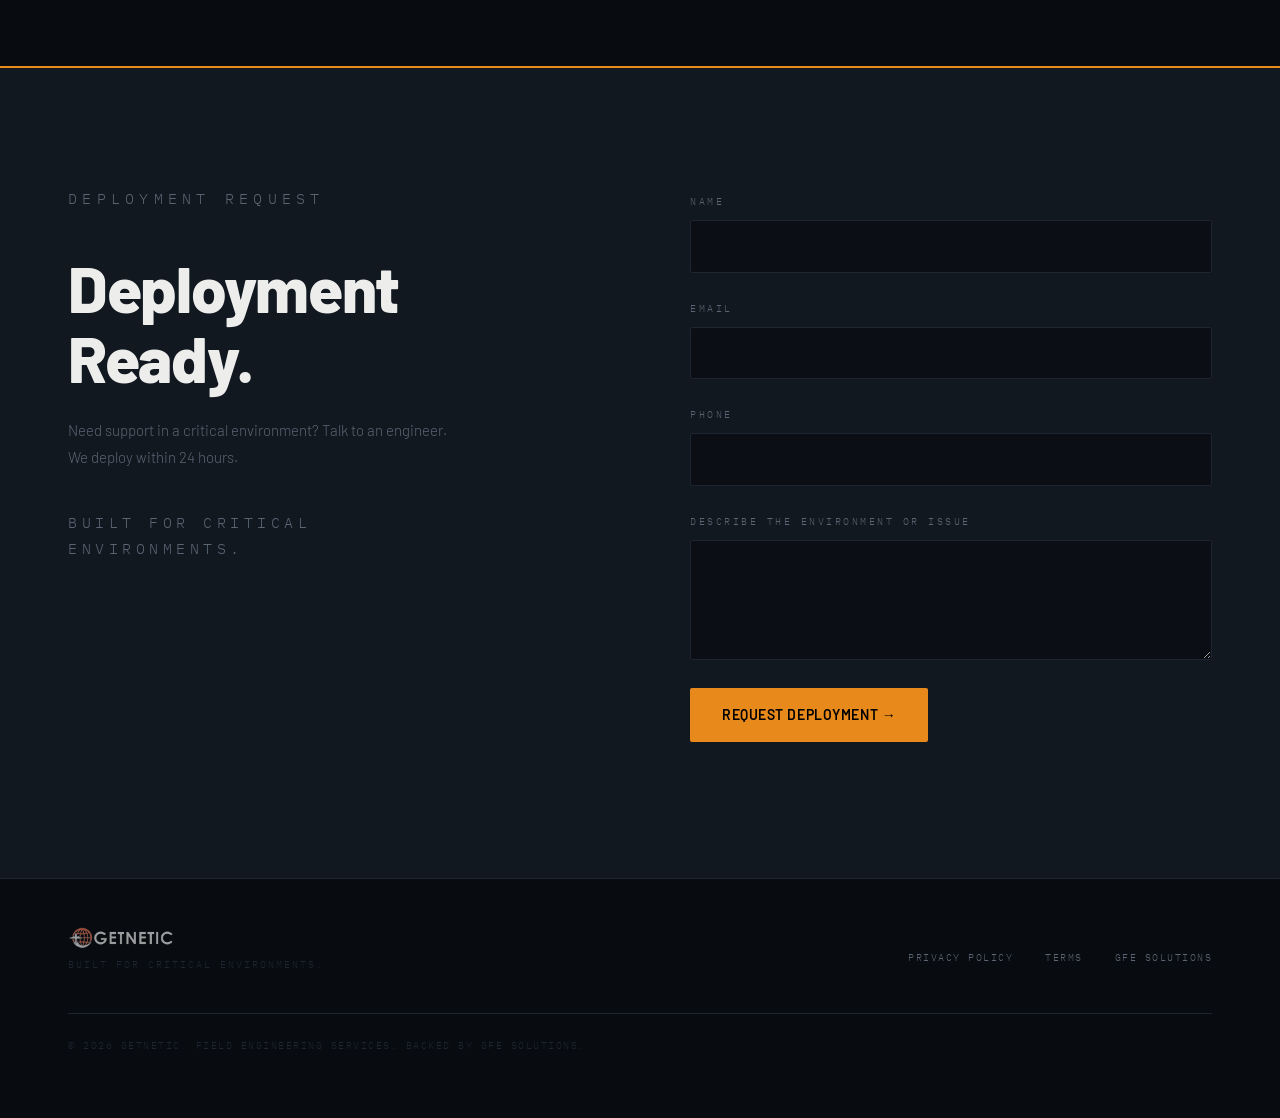
==== commit 253490d7: "Replace TechOps YouTube card with local optimized video player Video assets (site/assets/videos/):  " ====
--- a/site/index.html
+++ b/site/index.html
@@ -170,24 +170,64 @@
         A 2-minute overview of GFE TechOps field engineering capabilities in critical environments.
       </p>
 
-      <a href="https://www.youtube.com/watch?v=cao3FG4MK-E"
-         target="_blank"
-         rel="noopener noreferrer"
-         class="video-facade wow fadeIn"
-         data-wow-duration="0.9s"
-         data-wow-delay="0.2s"
-         aria-label="Watch GFE TechOps — Field Engineering Capabilities on YouTube">
-        <img src="https://img.youtube.com/vi/cao3FG4MK-E/maxresdefault.jpg"
-             alt="GFE TechOps field engineering operations"
-             class="video-facade-thumb"
-             loading="lazy">
-        <div class="video-facade-overlay">
-          <div class="video-play-btn" aria-hidden="true">
-            <svg viewBox="0 0 24 24" fill="currentColor" xmlns="http://www.w3.org/2000/svg"><path d="M8 5v14l11-7z"/></svg>
+      <div class="gtn-player wow fadeIn" id="techops-player"
+           data-wow-duration="0.9s" data-wow-delay="0.2s"
+           role="region" aria-label="GFE TechOps — Field Engineering Capabilities">
+
+        <video class="gtn-player__video" id="techops-video"
+               poster="assets/videos/gfe-techops-poster.jpg"
+               preload="metadata"
+               playsinline
+               muted>
+          <source src="assets/videos/gfe-techops.webm" type="video/webm">
+          <source src="assets/videos/gfe-techops.mp4" type="video/mp4">
+          <p>Video unavailable. <a href="https://www.youtube.com/watch?v=cao3FG4MK-E" target="_blank" rel="noopener noreferrer">Watch on YouTube →</a></p>
+        </video>
+
+        <div class="gtn-player__error" id="techops-error" aria-live="polite">
+          <a href="https://www.youtube.com/watch?v=cao3FG4MK-E"
+             target="_blank" rel="noopener noreferrer">Watch on YouTube →</a>
+        </div>
+
+        <button class="gtn-player__big-play" id="techops-big-play"
+                type="button" aria-label="Play GFE TechOps video">
+          <svg viewBox="0 0 24 24" fill="currentColor" aria-hidden="true">
+            <path d="M8 5v14l11-7z"/>
+          </svg>
+        </button>
+
+        <div class="gtn-player__controls" id="techops-controls"
+             role="toolbar" aria-label="Video controls">
+
+          <button class="gtn-player__btn" id="techops-pp"
+                  type="button" aria-label="Play">
+            <svg class="icon-play" viewBox="0 0 24 24" fill="currentColor" aria-hidden="true"><path d="M8 5v14l11-7z"/></svg>
+            <svg class="icon-pause" viewBox="0 0 24 24" fill="currentColor" aria-hidden="true"><path d="M6 19h4V5H6v14zm8-14v14h4V5h-4z"/></svg>
+          </button>
+
+          <div class="gtn-player__scrubber" id="techops-scrubber"
+               role="slider" aria-label="Video progress"
+               aria-valuemin="0" aria-valuemax="100" aria-valuenow="0"
+               tabindex="0">
+            <div class="gtn-player__track">
+              <div class="gtn-player__fill" id="techops-fill"></div>
+            </div>
           </div>
-          <p class="video-facade-label">Watch on YouTube · 2:12</p>
-        </div>
-      </a>
+
+          <span class="gtn-player__time" id="techops-time" aria-live="off">0:00</span>
+
+          <button class="gtn-player__btn" id="techops-mute"
+                  type="button" aria-label="Unmute">
+            <svg class="icon-muted" viewBox="0 0 24 24" fill="currentColor" aria-hidden="true">
+              <path d="M16.5 12c0-1.77-1.02-3.29-2.5-4.03v2.21l2.45 2.45c.03-.2.05-.41.05-.63zm2.5 0c0 .94-.2 1.82-.54 2.64l1.51 1.51C20.63 14.91 21 13.5 21 12c0-4.28-2.99-7.86-7-8.77v2.06c2.89.86 5 3.54 5 6.71zM4.27 3L3 4.27 7.73 9H3v6h4l5 5v-6.73l4.25 4.25c-.67.52-1.42.93-2.25 1.18v2.06c1.38-.31 2.63-.95 3.69-1.81L19.73 21 21 19.73l-9-9L4.27 3zM12 4L9.91 6.09 12 8.18V4z"/>
+            </svg>
+            <svg class="icon-sound" viewBox="0 0 24 24" fill="currentColor" aria-hidden="true" style="display:none">
+              <path d="M3 9v6h4l5 5V4L7 9H3zm13.5 3c0-1.77-1.02-3.29-2.5-4.03v8.05c1.48-.73 2.5-2.25 2.5-4.02zM14 3.23v2.06c2.89.86 5 3.54 5 6.71s-2.11 5.85-5 6.71v2.06c4.01-.91 7-4.49 7-8.77s-2.99-7.86-7-8.77z"/>
+            </svg>
+          </button>
+
+        </div>
+      </div>
 
     </div>
   </section>
@@ -421,6 +461,7 @@
   <script src="assets/js/contact-form-script.js"></script>
   <script src="assets/js/wow.min.js"></script>
   <script src="assets/js/custom.js"></script>
+  <script src="assets/js/video-player.js"></script>
 
 </body>
 </html>
--- a/site/assets/css/style.css
+++ b/site/assets/css/style.css
@@ -1281,3 +1281,243 @@
 .video-facade:hover .video-facade-label {
   color: rgba(255, 255, 255, 0.7);
 }
+
+/* ============================================================
+   19. Custom HTML5 Video Player — .gtn-player
+   ============================================================ */
+
+.gtn-player {
+  position: relative;
+  aspect-ratio: 16 / 9;
+  overflow: hidden;
+  border-radius: 2px;
+  background-color: var(--dark-4);
+  cursor: pointer;
+  user-select: none;
+}
+
+.gtn-player__video {
+  width: 100%;
+  height: 100%;
+  object-fit: cover;
+  display: block;
+}
+
+/* Subtle dark veil when paused — helps play button read against bright posters */
+.gtn-player::before {
+  content: '';
+  position: absolute;
+  inset: 0;
+  background: rgba(0, 0, 0, 0.30);
+  pointer-events: none;
+  z-index: 1;
+  opacity: 1;
+  transition: opacity 0.35s ease;
+}
+
+.gtn-player.is-playing::before {
+  opacity: 0;
+}
+
+/* ---- Big centered play button ---- */
+.gtn-player__big-play {
+  position: absolute;
+  top: 50%;
+  left: 50%;
+  transform: translate(-50%, -50%);
+  width: 72px;
+  height: 72px;
+  border-radius: 50%;
+  background: transparent;
+  border: 1.5px solid rgba(255, 255, 255, 0.35);
+  display: flex;
+  align-items: center;
+  justify-content: center;
+  color: var(--text-primary);
+  cursor: pointer;
+  transition: opacity 0.25s ease, border-color 0.2s ease,
+              background-color 0.2s ease, transform 0.2s ease;
+  z-index: 10;
+  outline: none;
+}
+
+.gtn-player__big-play svg {
+  width: 30px;
+  height: 30px;
+  margin-left: 4px;
+  pointer-events: none;
+}
+
+.gtn-player__big-play:hover,
+.gtn-player__big-play:focus-visible {
+  border-color: var(--accent);
+  background-color: var(--accent);
+  color: #000;
+  transform: translate(-50%, -50%) scale(1.08);
+}
+
+.gtn-player__big-play:focus-visible {
+  outline: 2px solid var(--accent);
+  outline-offset: 3px;
+}
+
+.gtn-player.is-playing .gtn-player__big-play {
+  opacity: 0;
+  pointer-events: none;
+}
+
+/* ---- Controls bar ---- */
+.gtn-player__controls {
+  position: absolute;
+  bottom: 0;
+  left: 0;
+  right: 0;
+  display: flex;
+  align-items: center;
+  gap: 10px;
+  padding: 10px 14px 13px;
+  background: linear-gradient(to top, rgba(0, 0, 0, 0.75) 0%, transparent 100%);
+  opacity: 0;
+  transform: translateY(6px);
+  transition: opacity 0.25s ease, transform 0.25s ease;
+  z-index: 10;
+}
+
+.gtn-player:hover .gtn-player__controls,
+.gtn-player.is-paused .gtn-player__controls,
+.gtn-player:focus-within .gtn-player__controls {
+  opacity: 1;
+  transform: translateY(0);
+}
+
+/* ---- Control buttons ---- */
+.gtn-player__btn {
+  flex-shrink: 0;
+  display: flex;
+  align-items: center;
+  justify-content: center;
+  width: 28px;
+  height: 28px;
+  background: none;
+  border: none;
+  border-radius: 2px;
+  color: rgba(255, 255, 255, 0.55);
+  cursor: pointer;
+  padding: 0;
+  transition: color 0.2s ease;
+  outline: none;
+}
+
+.gtn-player__btn:hover,
+.gtn-player__btn:focus-visible {
+  color: var(--accent);
+}
+
+.gtn-player__btn:focus-visible {
+  outline: 1px solid var(--accent);
+  outline-offset: 2px;
+}
+
+.gtn-player__btn svg {
+  width: 18px;
+  height: 18px;
+  pointer-events: none;
+}
+
+/* ---- Progress scrubber ---- */
+.gtn-player__scrubber {
+  flex: 1;
+  display: flex;
+  align-items: center;
+  cursor: pointer;
+  padding: 8px 0;
+  outline: none;
+}
+
+.gtn-player__scrubber:focus-visible {
+  outline: 1px solid var(--accent);
+  outline-offset: 3px;
+  border-radius: 2px;
+}
+
+.gtn-player__track {
+  width: 100%;
+  height: 2px;
+  background: rgba(255, 255, 255, 0.18);
+  border-radius: 2px;
+  position: relative;
+  transition: height 0.15s ease;
+}
+
+.gtn-player__scrubber:hover .gtn-player__track {
+  height: 3px;
+}
+
+.gtn-player__fill {
+  position: absolute;
+  top: 0;
+  left: 0;
+  height: 100%;
+  width: 0%;
+  background: var(--accent);
+  border-radius: 2px;
+  transition: width 0.1s linear;
+  pointer-events: none;
+}
+
+/* ---- Time display ---- */
+.gtn-player__time {
+  font-family: var(--font-mono);
+  font-size: 10px;
+  letter-spacing: 0.08em;
+  color: rgba(255, 255, 255, 0.38);
+  white-space: nowrap;
+  flex-shrink: 0;
+  user-select: none;
+}
+
+/* ---- Error fallback ---- */
+.gtn-player__error {
+  display: none;
+  position: absolute;
+  inset: 0;
+  align-items: center;
+  justify-content: center;
+  background: var(--dark-4);
+  font-family: var(--font-mono);
+  font-size: 11px;
+  color: var(--text-secondary);
+  z-index: 20;
+}
+
+.gtn-player__error a {
+  color: var(--accent);
+  text-decoration: none;
+}
+
+.gtn-player__error a:hover {
+  text-decoration: underline;
+}
+
+/* ---- Responsive ---- */
+@media (max-width: 576px) {
+  .gtn-player__time {
+    display: none;
+  }
+
+  .gtn-player__big-play {
+    width: 56px;
+    height: 56px;
+  }
+
+  .gtn-player__big-play svg {
+    width: 24px;
+    height: 24px;
+    margin-left: 3px;
+  }
+
+  .gtn-player__controls {
+    gap: 8px;
+    padding: 8px 10px 10px;
+  }
+}
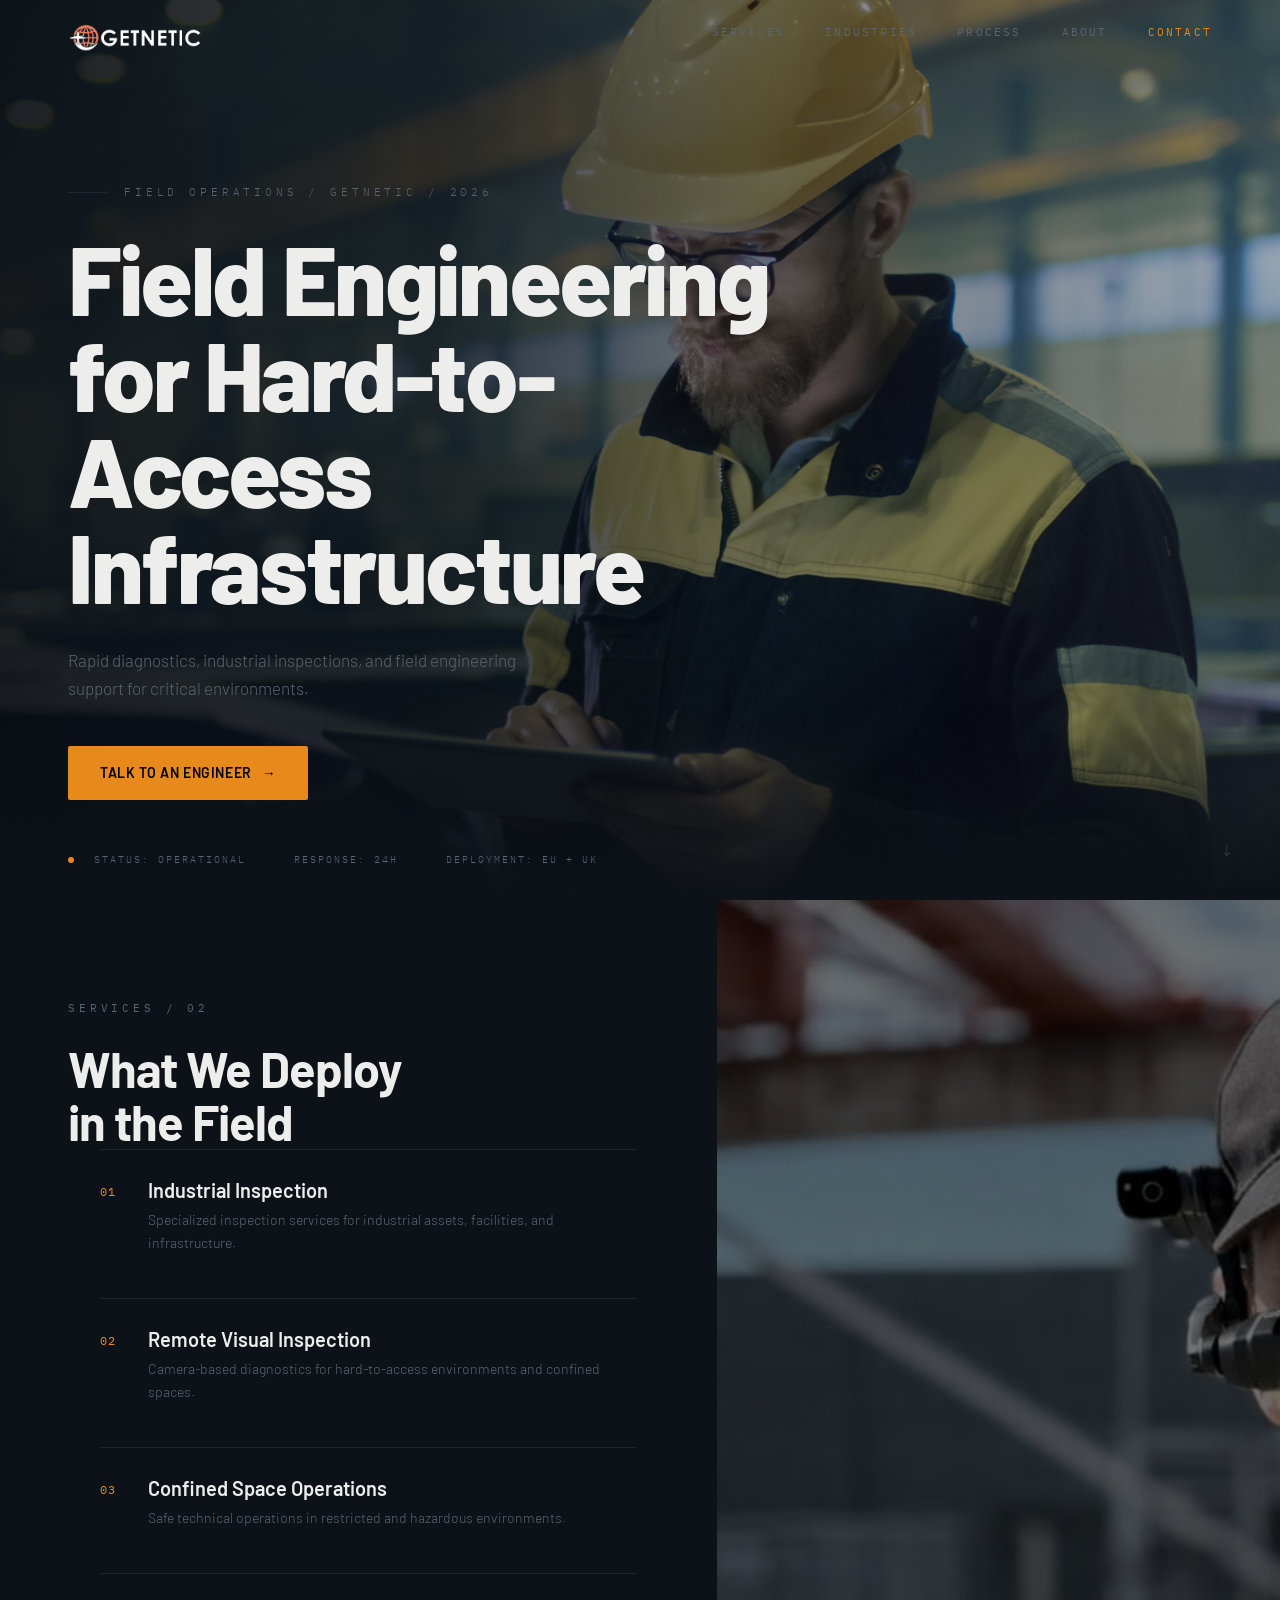
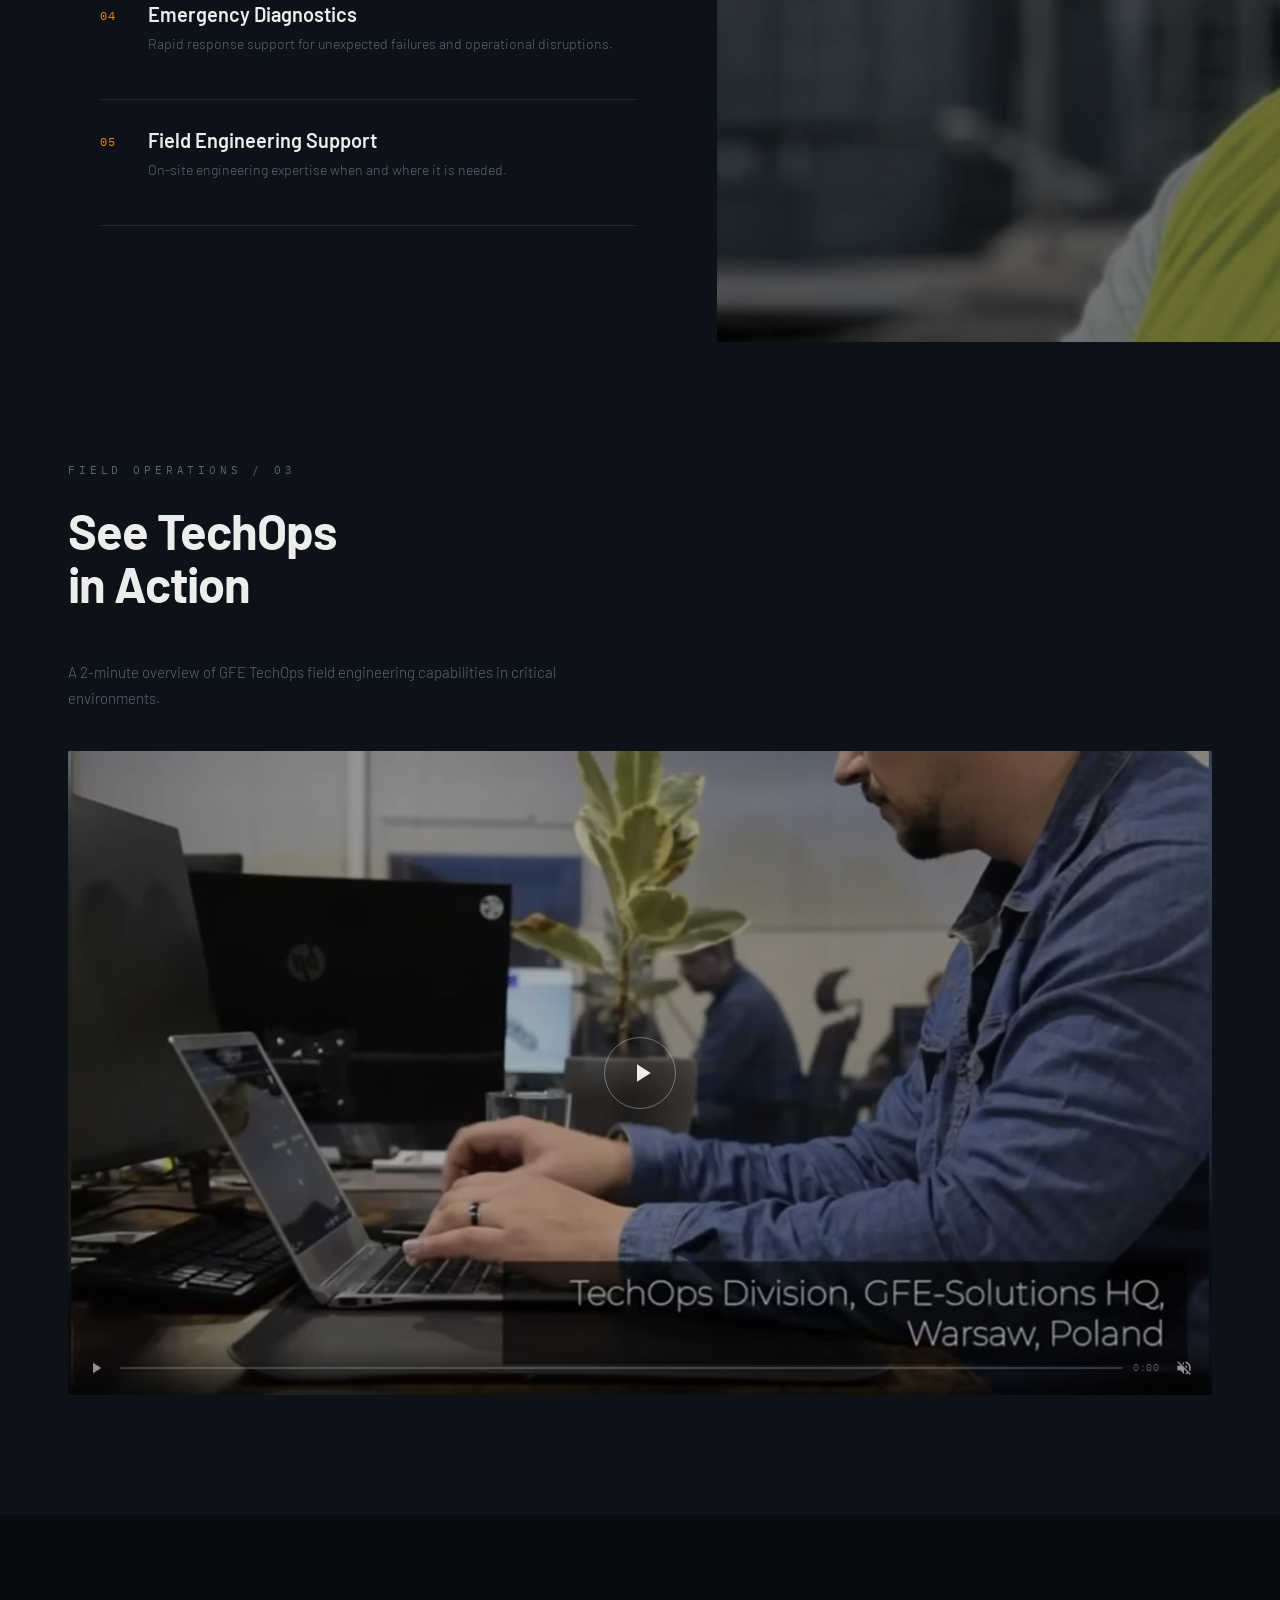
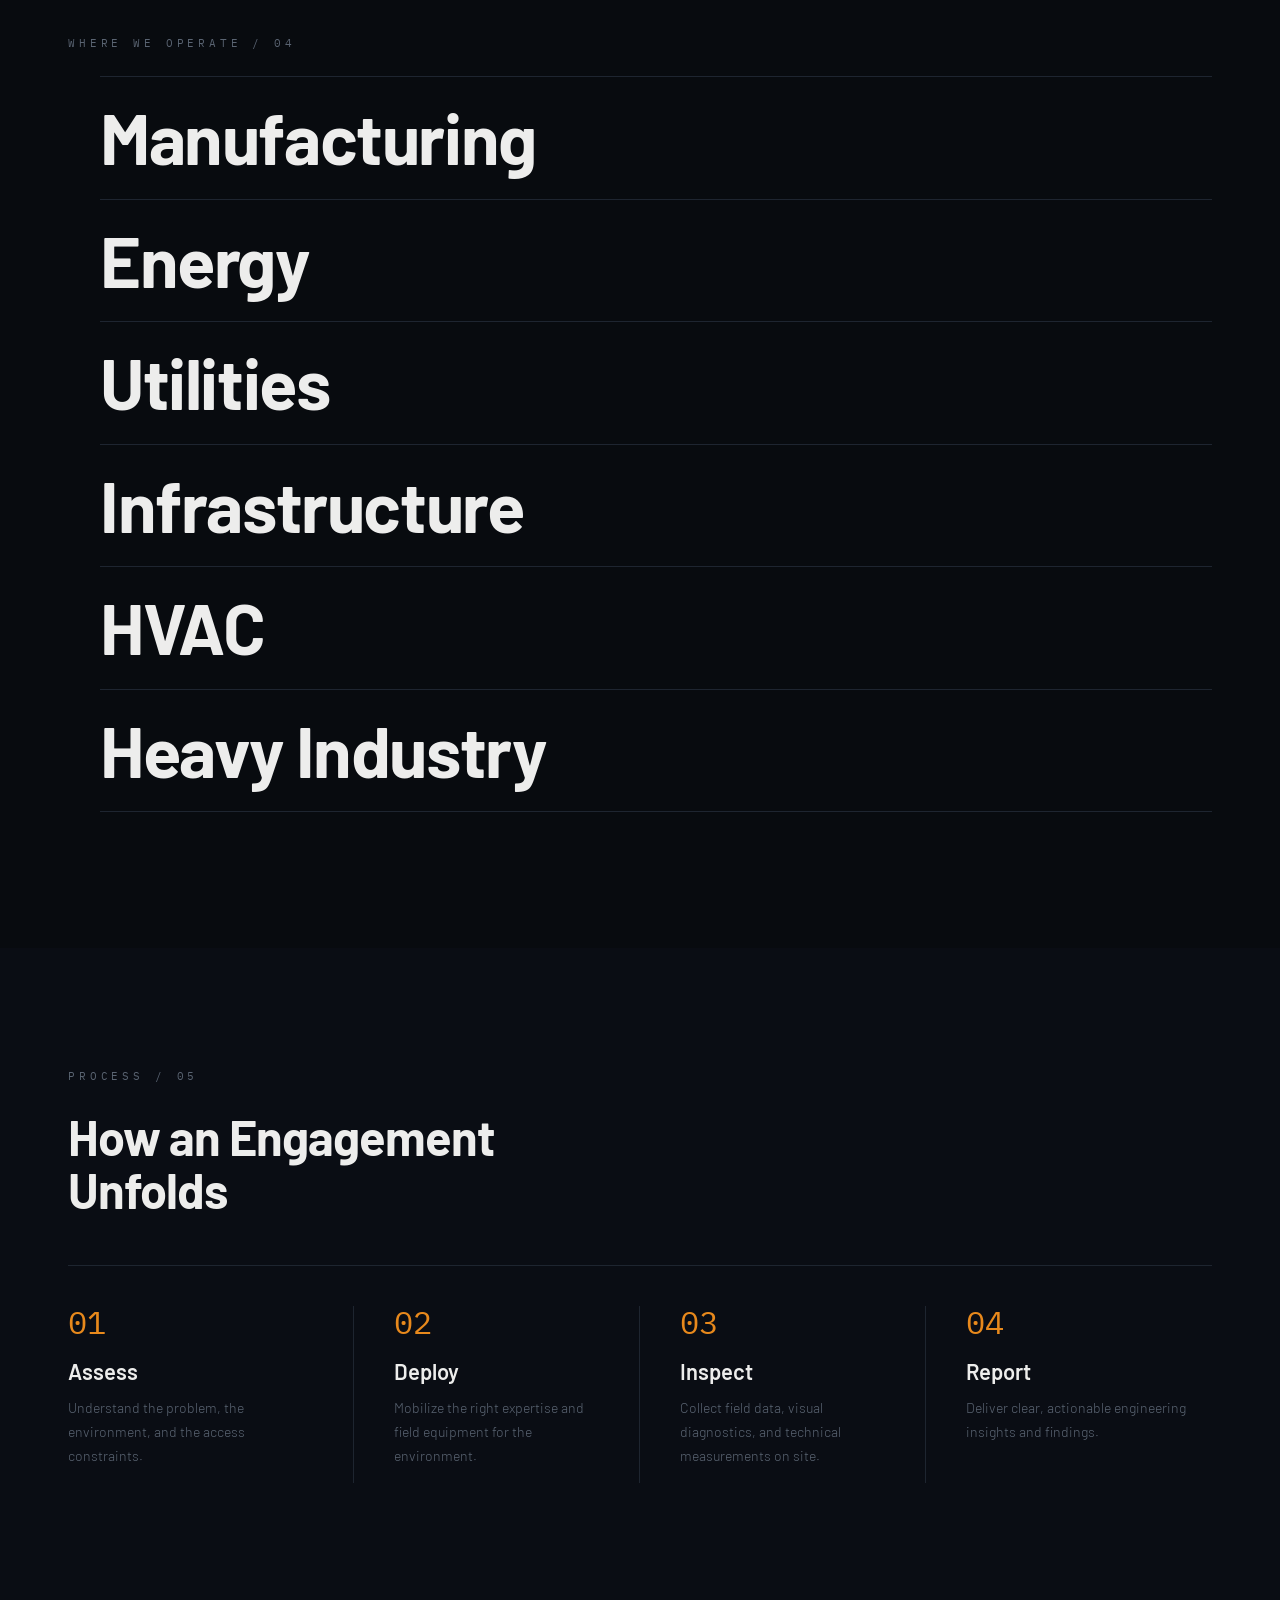
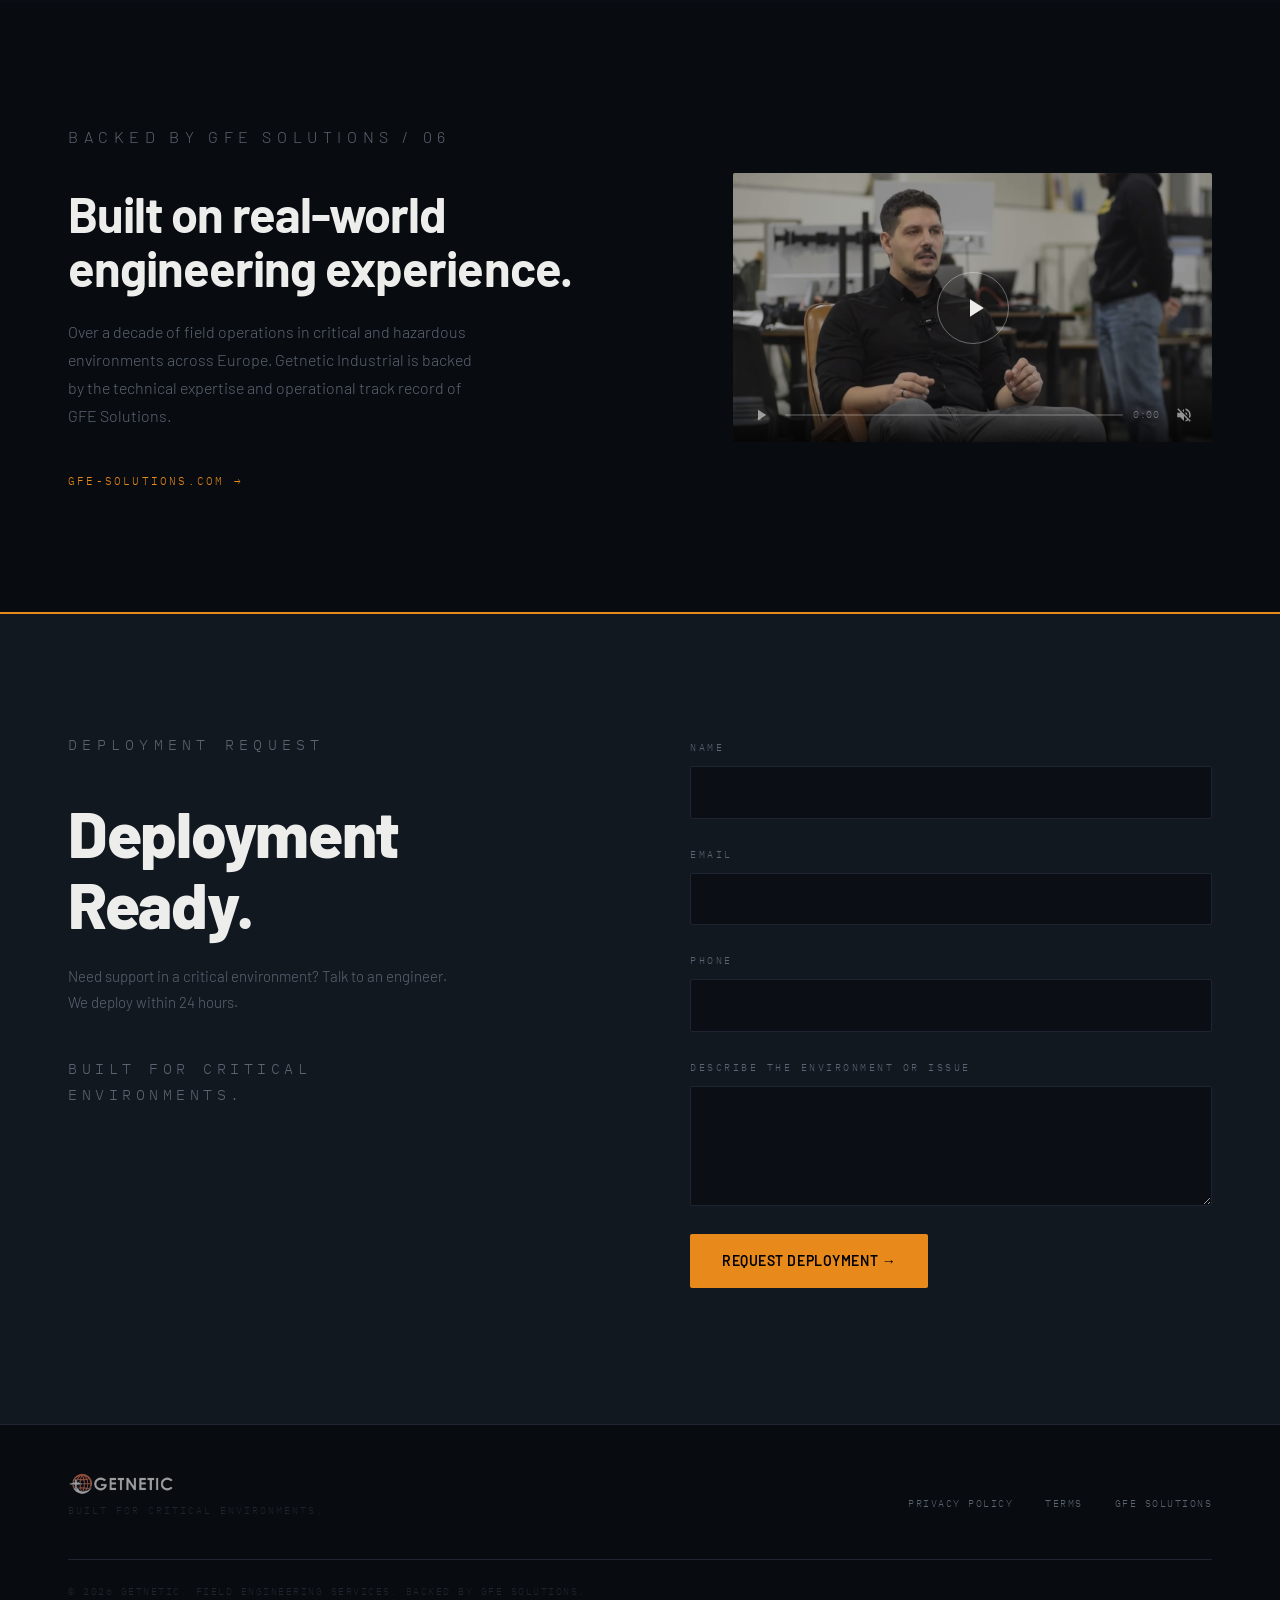
==== commit fd45ebe7: "Improve Services image and GFE credibility video Task 1 — Services section image: Replace processed " ====
--- a/site/index.html
+++ b/site/index.html
@@ -147,7 +147,7 @@
       </div>
 
       <div class="services-image" aria-hidden="true">
-        <img src="assets/images/services-bg.jpg" alt="GFE TechOps engineer in field uniform">
+        <img src="assets/images/services-bg.jpg" alt="GFE field engineer with head-mounted inspection camera on active construction site">
       </div>
 
     </div>
@@ -323,30 +323,66 @@
           </a>
         </div>
 
-        <div class="about-image wow fadeIn" data-wow-duration="0.8s" data-wow-delay="0.15s">
-          <img src="assets/images/gfe-credibility.jpg" alt="GFE field engineer with head-mounted inspection camera on active site">
-        </div>
-
-      </div>
-
-      <div class="about-video wow fadeIn" data-wow-duration="0.9s" data-wow-delay="0.2s">
-        <p class="about-video-label">Technical Operations Division / GFE Solutions</p>
-        <a href="https://www.youtube.com/watch?v=8R12Zsj746o"
-           target="_blank"
-           rel="noopener noreferrer"
-           class="video-facade"
-           aria-label="Watch Technical Operation Division at GFE Solutions on YouTube">
-          <img src="https://img.youtube.com/vi/8R12Zsj746o/maxresdefault.jpg"
-               alt="GFE Solutions Technical Operations Division"
-               class="video-facade-thumb"
-               loading="lazy">
-          <div class="video-facade-overlay">
-            <div class="video-play-btn" aria-hidden="true">
-              <svg viewBox="0 0 24 24" fill="currentColor" xmlns="http://www.w3.org/2000/svg"><path d="M8 5v14l11-7z"/></svg>
-            </div>
-            <p class="video-facade-label">Watch on YouTube</p>
+        <div class="wow fadeIn" data-wow-duration="0.8s" data-wow-delay="0.15s">
+          <div class="gtn-player" id="gfe-division-player"
+               role="region" aria-label="Technical Operations Division — GFE Solutions">
+
+            <video class="gtn-player__video" id="gfe-division-video"
+                   poster="assets/videos/gfe-division-poster.jpg"
+                   preload="metadata"
+                   playsinline
+                   muted>
+              <source src="assets/videos/gfe-division.webm" type="video/webm">
+              <source src="assets/videos/gfe-division.mp4" type="video/mp4">
+              <p>Video unavailable. <a href="https://www.youtube.com/watch?v=8R12Zsj746o" target="_blank" rel="noopener noreferrer">Watch on YouTube →</a></p>
+            </video>
+
+            <div class="gtn-player__error" id="gfe-division-error" aria-live="polite">
+              <a href="https://www.youtube.com/watch?v=8R12Zsj746o"
+                 target="_blank" rel="noopener noreferrer">Watch on YouTube →</a>
+            </div>
+
+            <button class="gtn-player__big-play" id="gfe-division-big-play"
+                    type="button" aria-label="Play Technical Operations Division video">
+              <svg viewBox="0 0 24 24" fill="currentColor" aria-hidden="true">
+                <path d="M8 5v14l11-7z"/>
+              </svg>
+            </button>
+
+            <div class="gtn-player__controls" id="gfe-division-controls"
+                 role="toolbar" aria-label="Video controls">
+
+              <button class="gtn-player__btn" id="gfe-division-pp"
+                      type="button" aria-label="Play">
+                <svg class="icon-play" viewBox="0 0 24 24" fill="currentColor" aria-hidden="true"><path d="M8 5v14l11-7z"/></svg>
+                <svg class="icon-pause" viewBox="0 0 24 24" fill="currentColor" aria-hidden="true"><path d="M6 19h4V5H6v14zm8-14v14h4V5h-4z"/></svg>
+              </button>
+
+              <div class="gtn-player__scrubber" id="gfe-division-scrubber"
+                   role="slider" aria-label="Video progress"
+                   aria-valuemin="0" aria-valuemax="100" aria-valuenow="0"
+                   tabindex="0">
+                <div class="gtn-player__track">
+                  <div class="gtn-player__fill" id="gfe-division-fill"></div>
+                </div>
+              </div>
+
+              <span class="gtn-player__time" id="gfe-division-time" aria-live="off">0:00</span>
+
+              <button class="gtn-player__btn" id="gfe-division-mute"
+                      type="button" aria-label="Unmute">
+                <svg class="icon-muted" viewBox="0 0 24 24" fill="currentColor" aria-hidden="true">
+                  <path d="M16.5 12c0-1.77-1.02-3.29-2.5-4.03v2.21l2.45 2.45c.03-.2.05-.41.05-.63zm2.5 0c0 .94-.2 1.82-.54 2.64l1.51 1.51C20.63 14.91 21 13.5 21 12c0-4.28-2.99-7.86-7-8.77v2.06c2.89.86 5 3.54 5 6.71zM4.27 3L3 4.27 7.73 9H3v6h4l5 5v-6.73l4.25 4.25c-.67.52-1.42.93-2.25 1.18v2.06c1.38-.31 2.63-.95 3.69-1.81L19.73 21 21 19.73l-9-9L4.27 3zM12 4L9.91 6.09 12 8.18V4z"/>
+                </svg>
+                <svg class="icon-sound" viewBox="0 0 24 24" fill="currentColor" aria-hidden="true" style="display:none">
+                  <path d="M3 9v6h4l5 5V4L7 9H3zm13.5 3c0-1.77-1.02-3.29-2.5-4.03v8.05c1.48-.73 2.5-2.25 2.5-4.02zM14 3.23v2.06c2.89.86 5 3.54 5 6.71s-2.11 5.85-5 6.71v2.06c4.01-.91 7-4.49 7-8.77s-2.99-7.86-7-8.77z"/>
+                </svg>
+              </button>
+
+            </div>
           </div>
-        </a>
+        </div>
+
       </div>
 
     </div>
--- a/site/assets/css/style.css
+++ b/site/assets/css/style.css
@@ -601,14 +601,14 @@
   width: 100%;
   height: 100%;
   object-fit: cover;
-  object-position: right center;
+  object-position: center top;
   display: block;
-  filter: brightness(0.40) saturate(0.65);
+  filter: brightness(0.45) saturate(0.55);
   transition: filter 0.4s ease;
 }
 
 .services-image:hover img {
-  filter: brightness(0.50) saturate(0.75);
+  filter: brightness(0.55) saturate(0.65);
 }
 
 
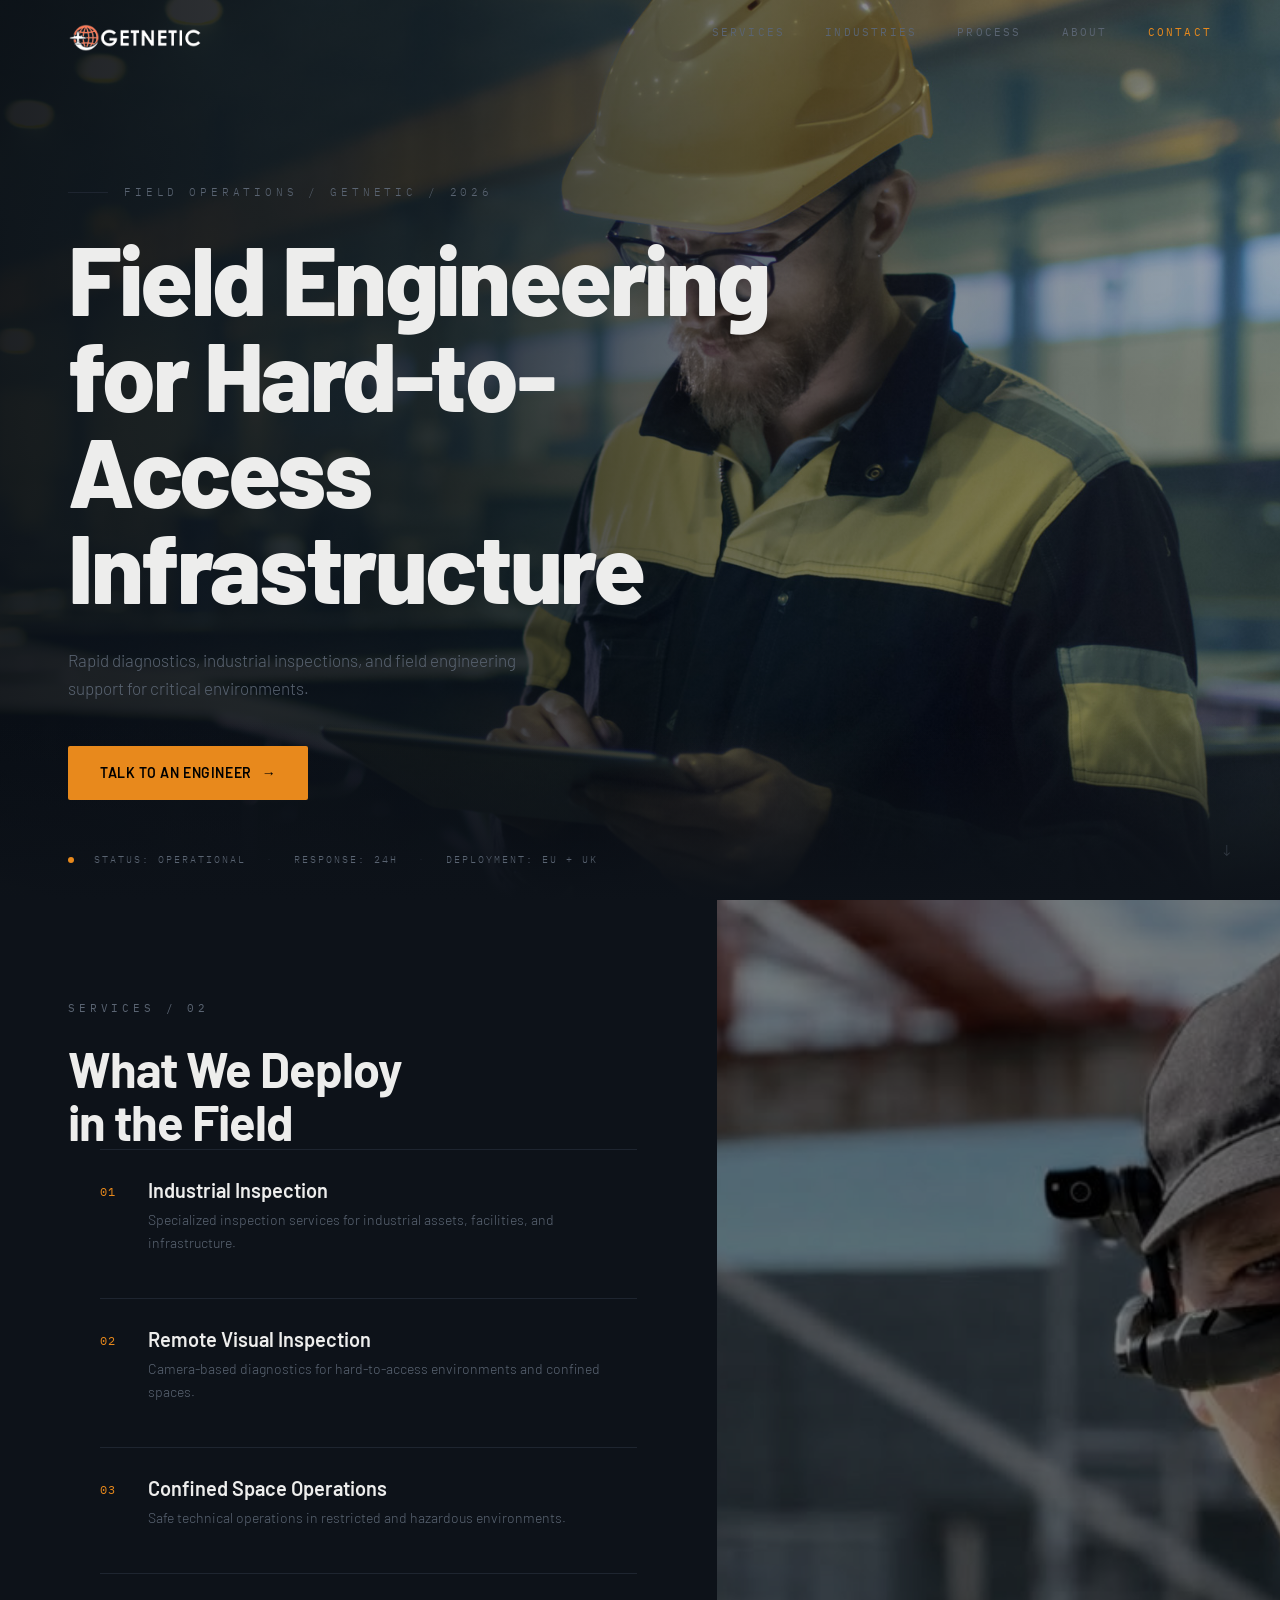
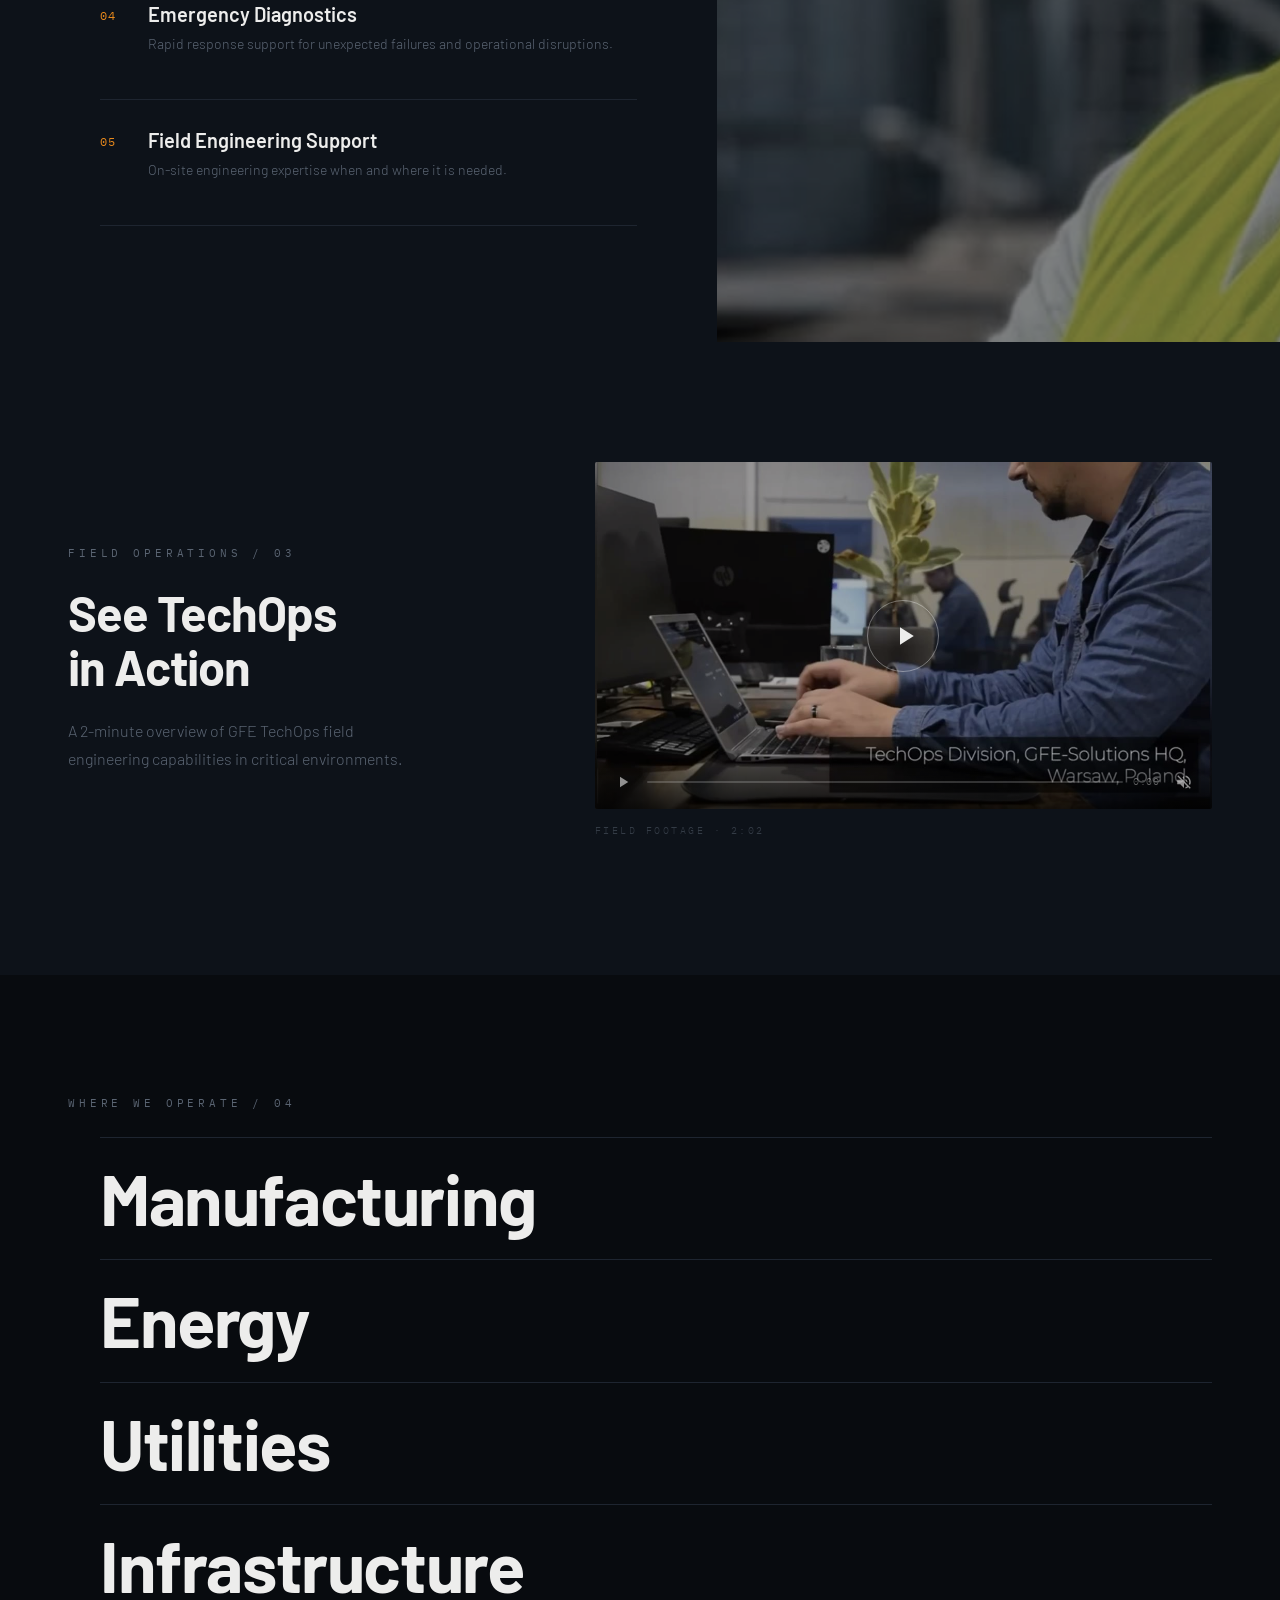
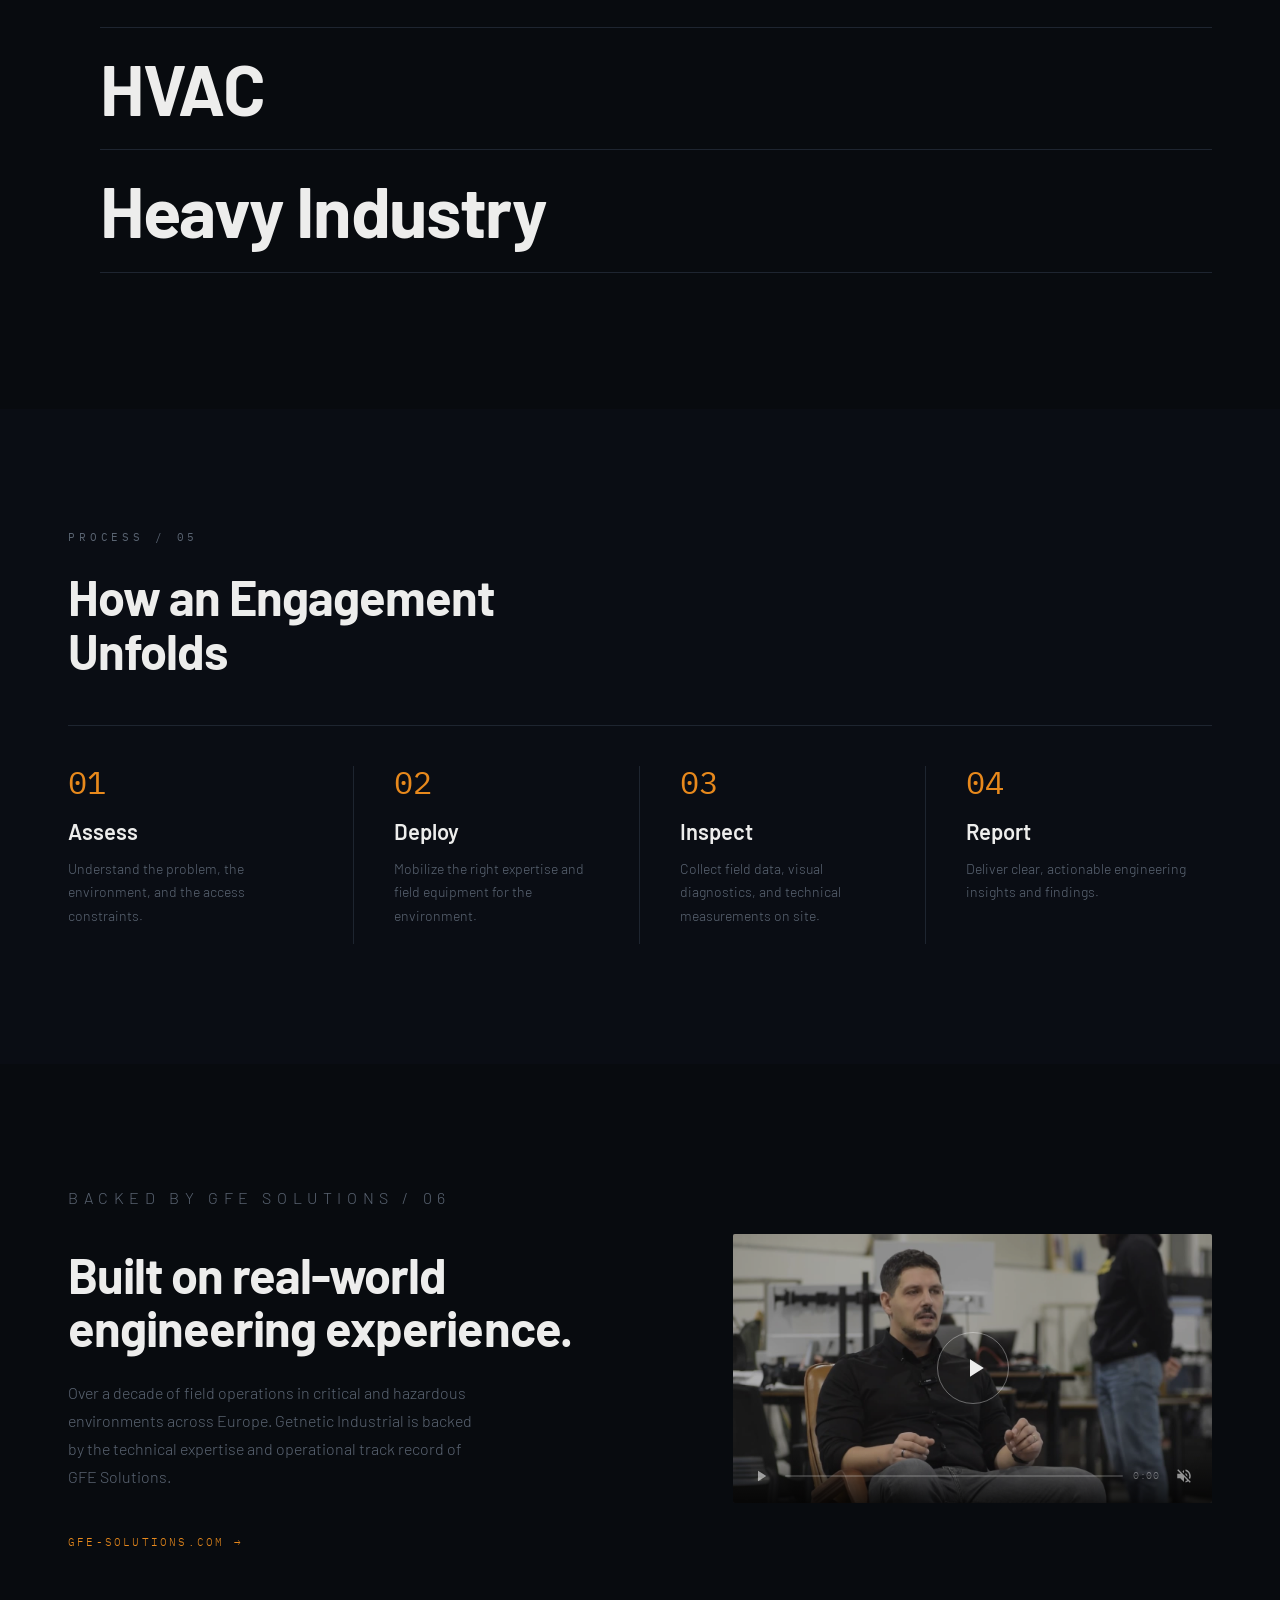
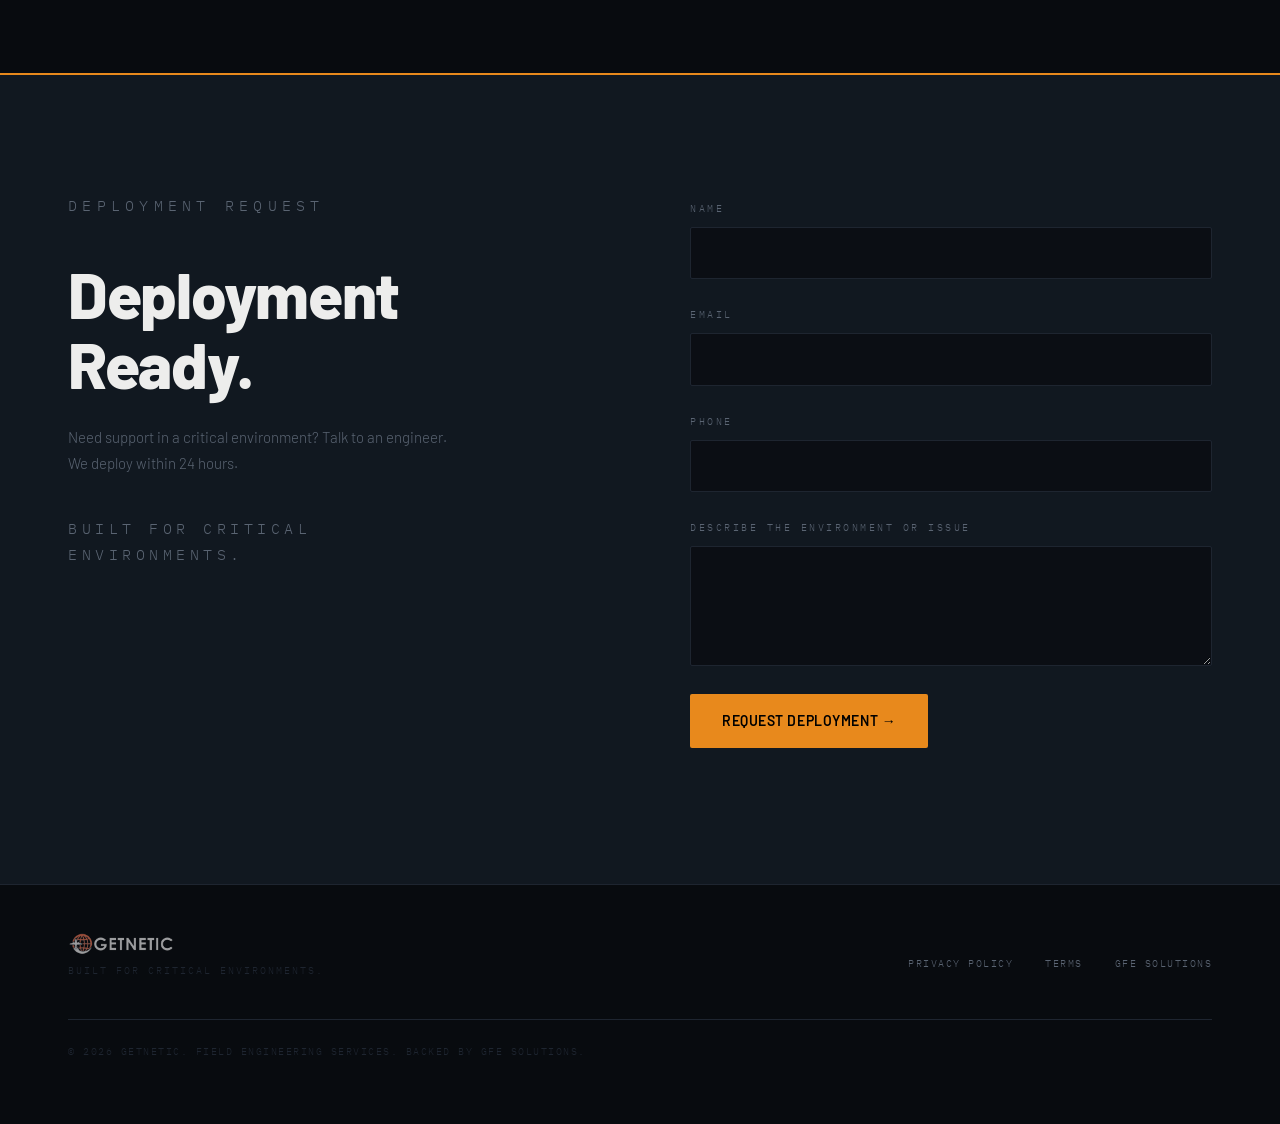
==== commit b7a6d6f5: "Homepage media refinement TechOps section (Part 1): - Restructured from full-width stacked layout to" ====
--- a/site/index.html
+++ b/site/index.html
@@ -159,20 +159,23 @@
        ============================================================ -->
   <section class="video-section section" id="techops" aria-labelledby="techops-heading">
     <div class="container">
-
-      <p class="section-label wow fadeIn" data-wow-duration="0.6s">Field Operations / 03</p>
-
-      <h2 class="section-heading wow fadeInUp" data-wow-duration="0.7s" data-wow-delay="0.1s" id="techops-heading">
-        See TechOps<br>in Action
-      </h2>
-
-      <p class="video-section-sub wow fadeInUp" data-wow-duration="0.7s" data-wow-delay="0.15s">
-        A 2-minute overview of GFE TechOps field engineering capabilities in critical environments.
-      </p>
-
-      <div class="gtn-player wow fadeIn" id="techops-player"
-           data-wow-duration="0.9s" data-wow-delay="0.2s"
-           role="region" aria-label="GFE TechOps — Field Engineering Capabilities">
+      <div class="techops-grid">
+
+        <div class="techops-content">
+          <p class="section-label wow fadeIn" data-wow-duration="0.6s">Field Operations / 03</p>
+
+          <h2 class="section-heading wow fadeInUp" data-wow-duration="0.7s" data-wow-delay="0.1s" id="techops-heading">
+            See TechOps<br>in Action
+          </h2>
+
+          <p class="techops-sub wow fadeInUp" data-wow-duration="0.7s" data-wow-delay="0.15s">
+            A 2-minute overview of GFE TechOps field engineering capabilities in critical environments.
+          </p>
+        </div>
+
+        <div class="techops-media wow fadeIn" data-wow-duration="0.9s" data-wow-delay="0.2s">
+          <div class="gtn-player" id="techops-player"
+               role="region" aria-label="GFE TechOps — Field Engineering Capabilities">
 
         <video class="gtn-player__video" id="techops-video"
                poster="assets/videos/gfe-techops-poster.jpg"
@@ -227,8 +230,11 @@
           </button>
 
         </div>
-      </div>
-
+          </div>
+          <p class="techops-caption">Field footage · 2:02</p>
+        </div>
+
+      </div>
     </div>
   </section>
 
--- a/site/assets/css/style.css
+++ b/site/assets/css/style.css
@@ -601,14 +601,14 @@
   width: 100%;
   height: 100%;
   object-fit: cover;
-  object-position: center top;
+  object-position: 55% top;
   display: block;
-  filter: brightness(0.45) saturate(0.55);
+  filter: brightness(0.50) saturate(0.55);
   transition: filter 0.4s ease;
 }
 
 .services-image:hover img {
-  filter: brightness(0.55) saturate(0.65);
+  filter: brightness(0.60) saturate(0.65);
 }
 
 
@@ -1003,6 +1003,11 @@
 
   .services-image {
     height: 380px;
+  }
+
+  .techops-grid {
+    grid-template-columns: 1fr 1fr;
+    gap: 48px;
   }
 
   .about-grid {
@@ -1124,6 +1129,12 @@
     grid-column: 1 / -1;
   }
 
+  /* TechOps */
+  .techops-grid {
+    grid-template-columns: 1fr;
+    gap: 40px;
+  }
+
   /* About */
   .about-grid {
     grid-template-columns: 1fr;
@@ -1183,6 +1194,39 @@
   background-color: var(--dark-2);
 }
 
+/* TechOps split layout — mirrors about-grid design language */
+.techops-grid {
+  display: grid;
+  grid-template-columns: 42fr 58fr;
+  gap: 80px;
+  align-items: center;
+}
+
+.techops-content .section-heading {
+  margin-bottom: 24px;
+}
+
+.techops-sub {
+  font-family: var(--font-display);
+  font-size: 16px;
+  font-weight: 300;
+  line-height: 1.75;
+  color: var(--text-secondary);
+  max-width: 360px;
+  margin-bottom: 0;
+}
+
+.techops-caption {
+  font-family: var(--font-mono);
+  font-size: 10px;
+  letter-spacing: 0.25em;
+  text-transform: uppercase;
+  color: var(--text-secondary);
+  margin-top: 14px;
+  opacity: 0.5;
+}
+
+/* Keep .video-section-sub for backward compat if referenced elsewhere */
 .video-section-sub {
   font-family: var(--font-display);
   font-size: 15px;
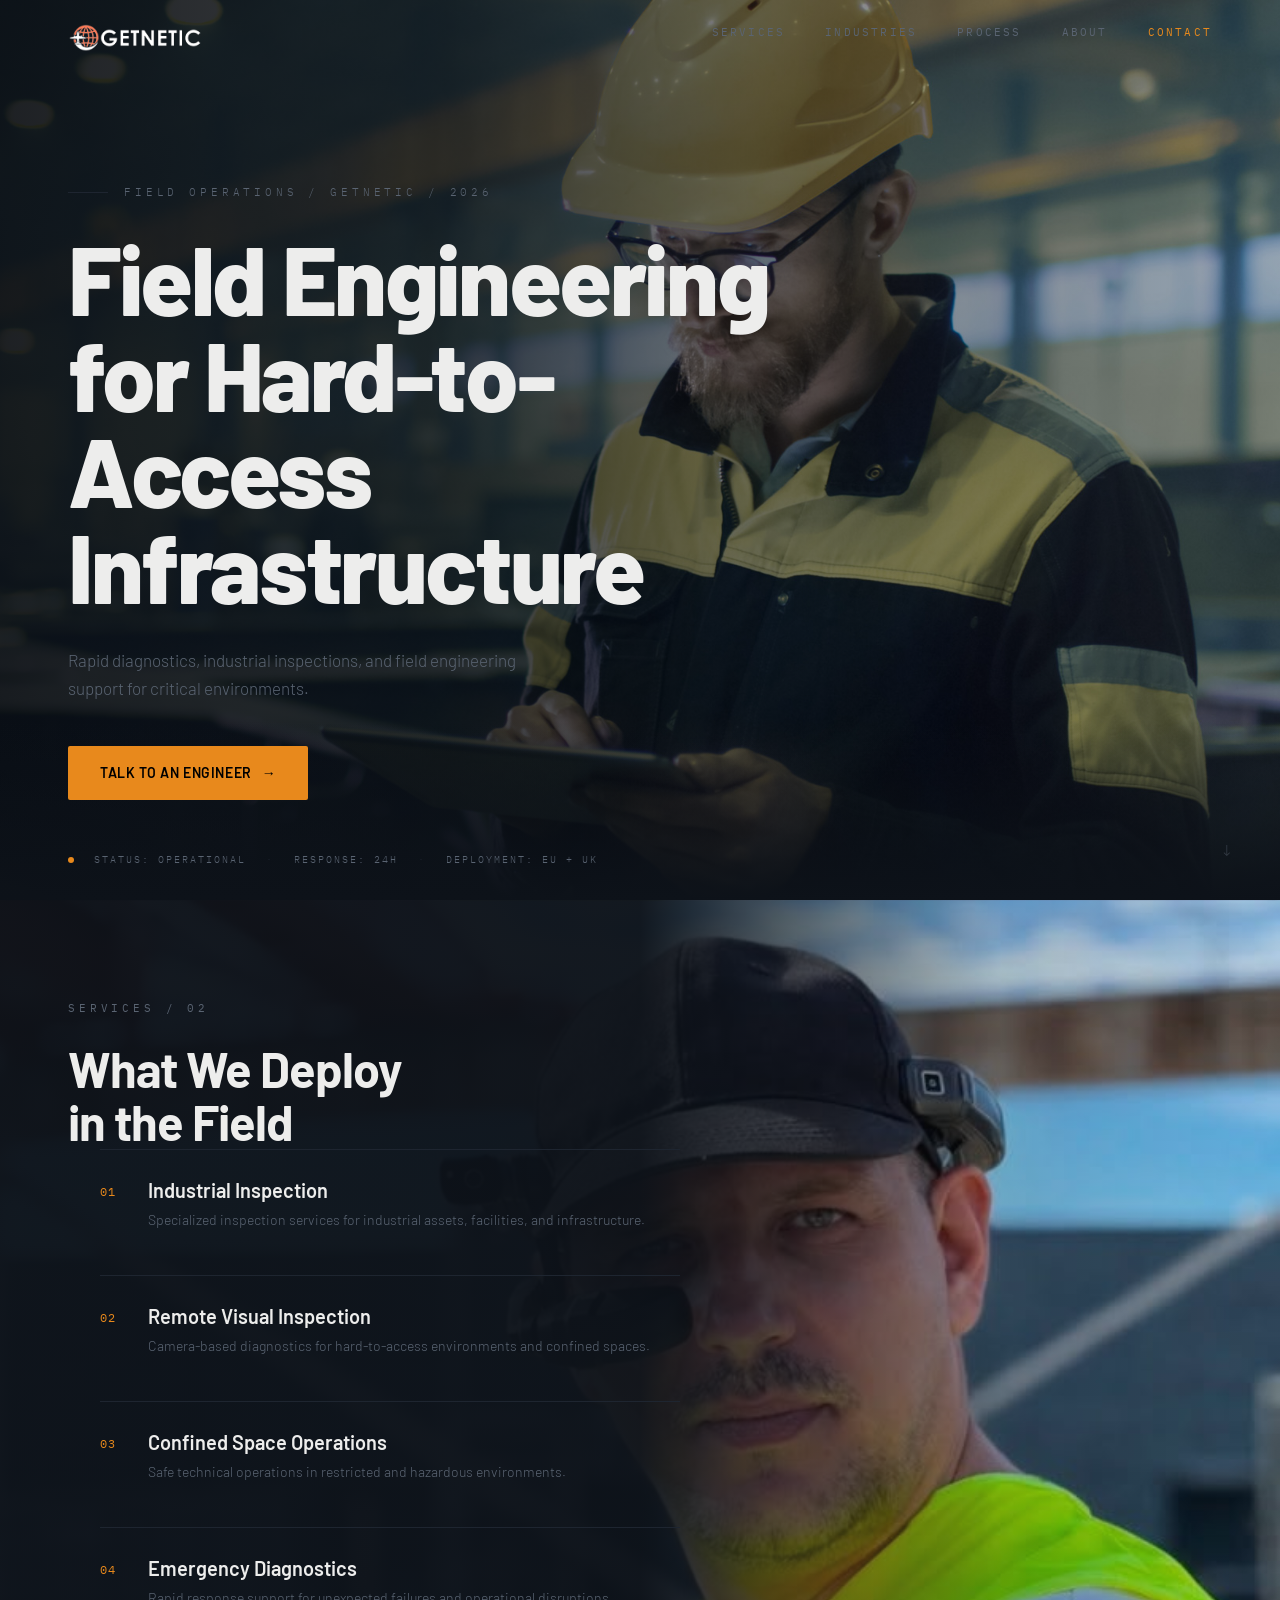
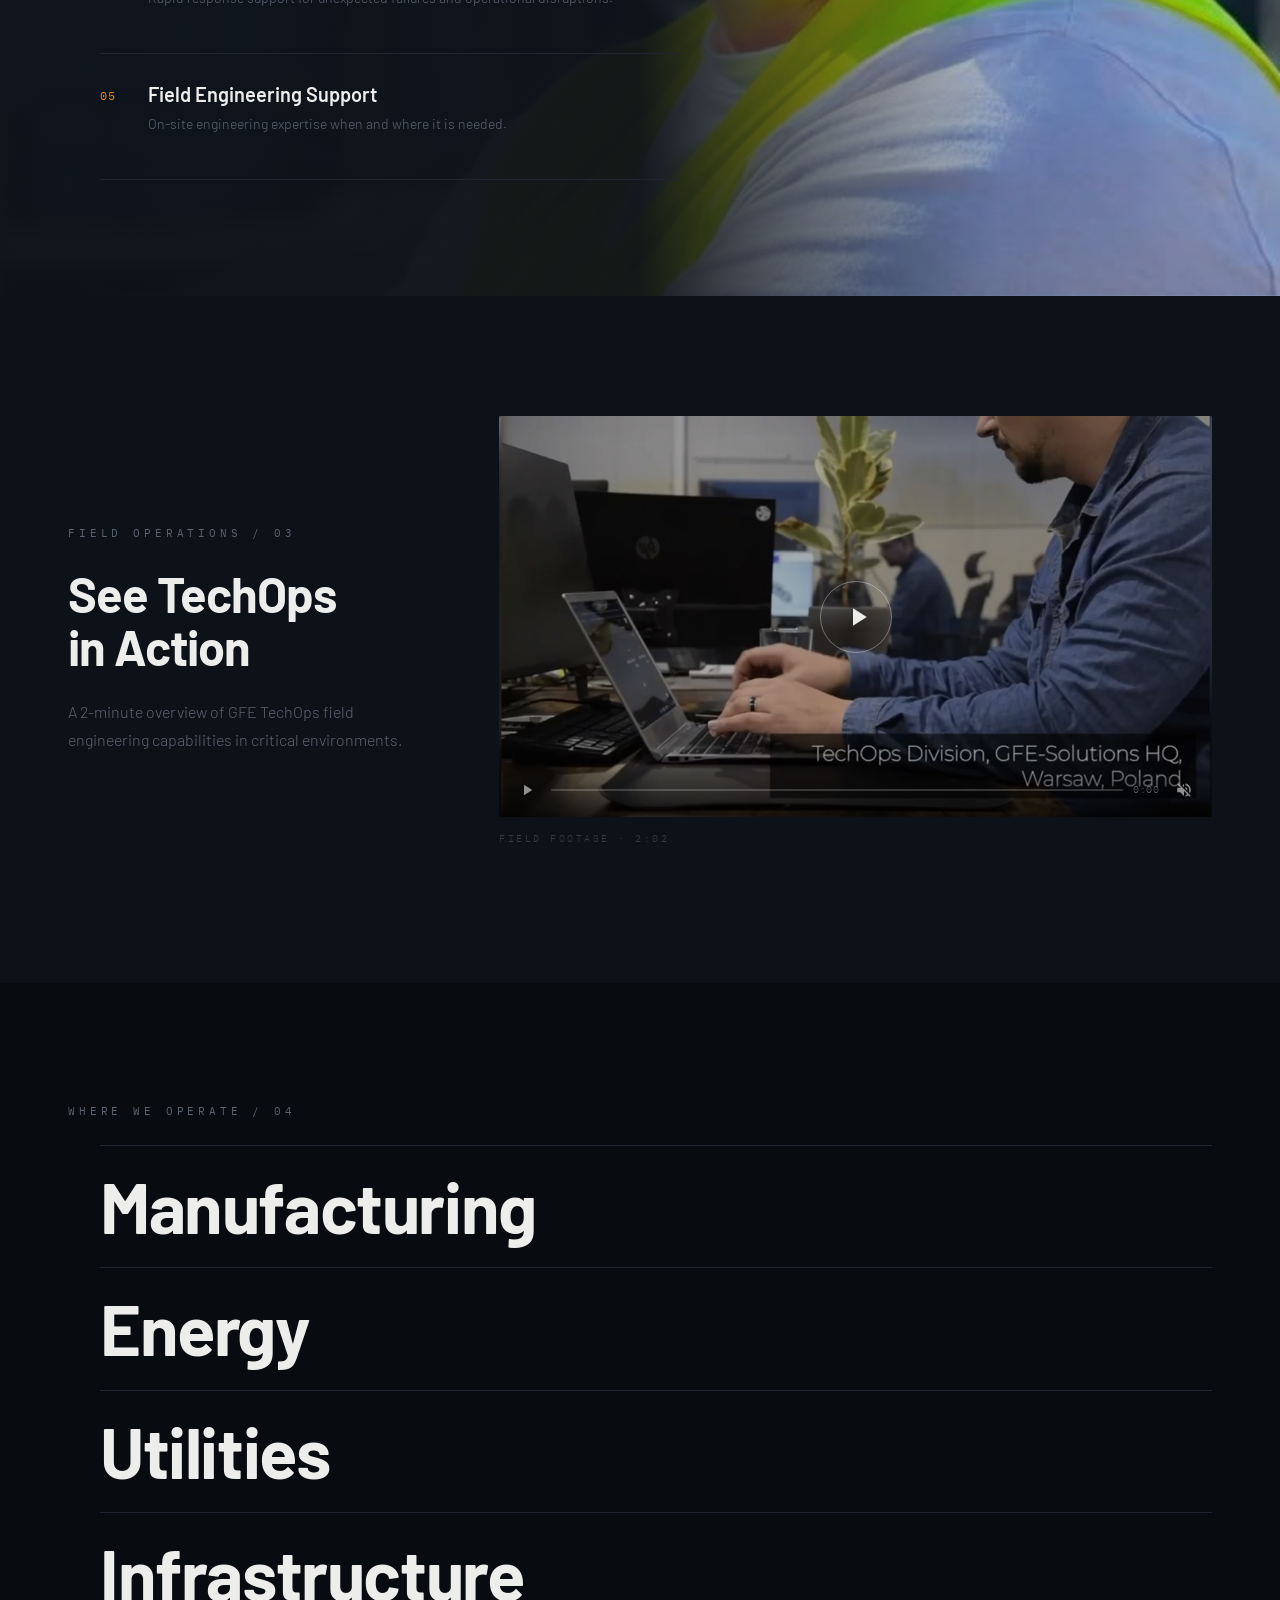
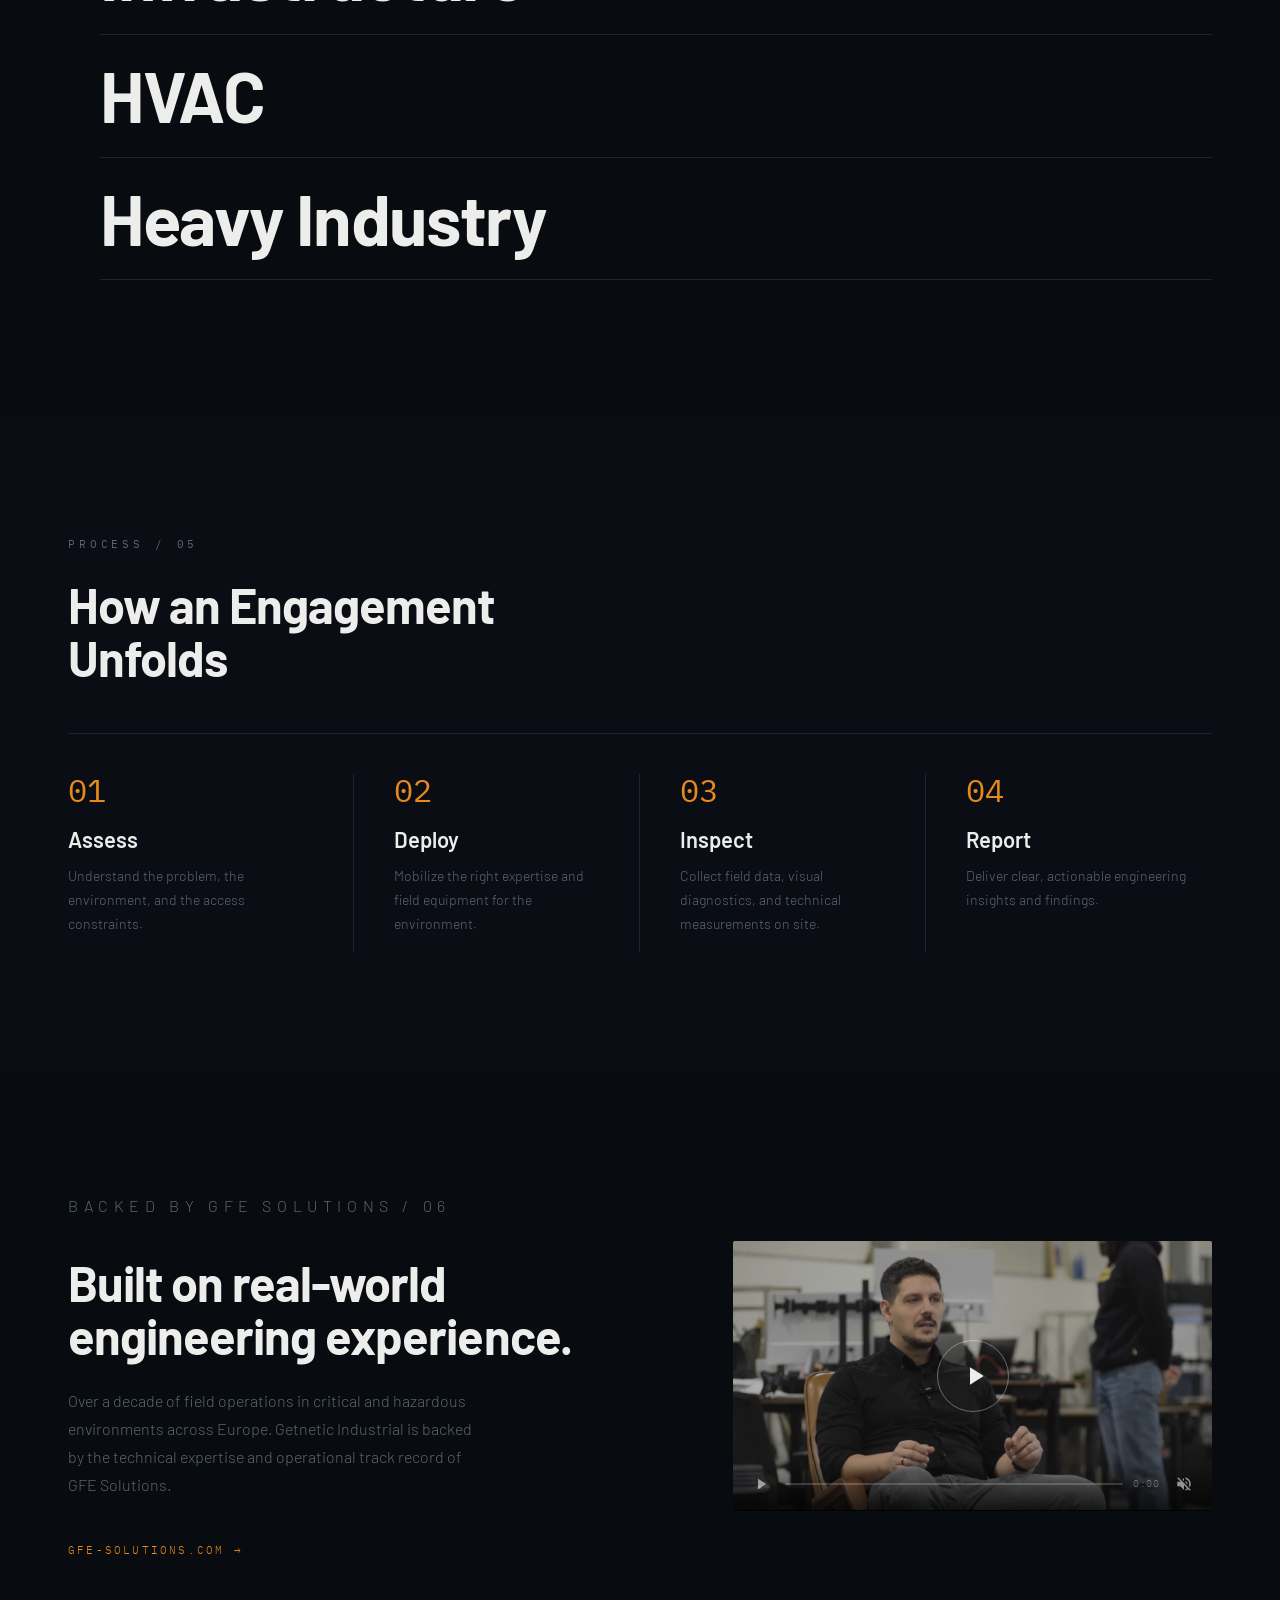
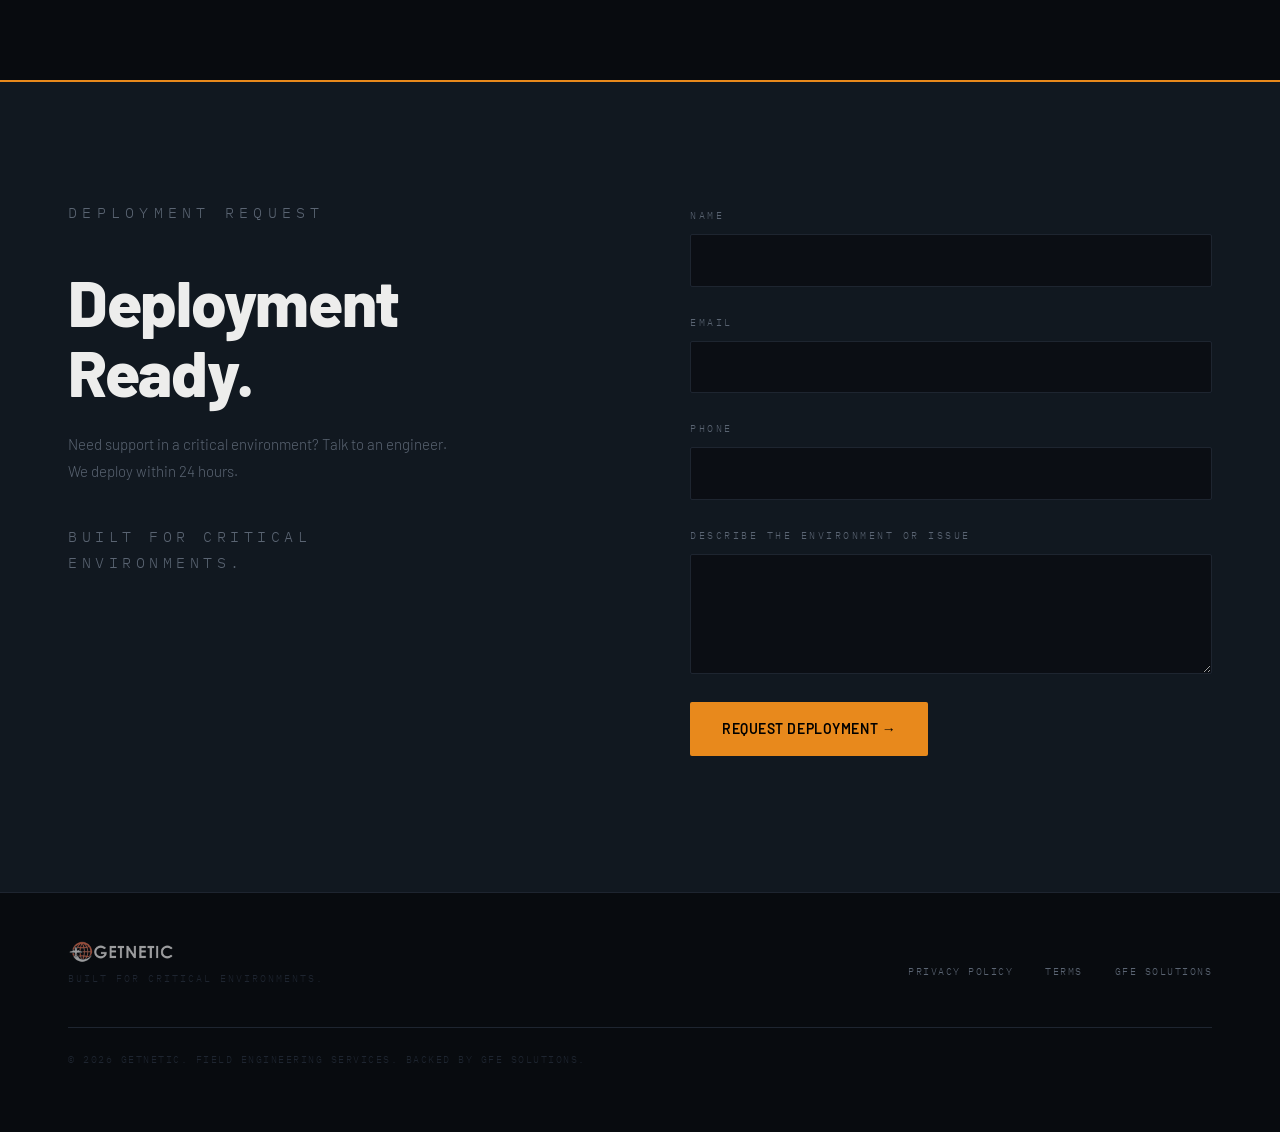
==== commit 029e58ef: "Redesign Services section with full-bleed background image Replace split-grid (content left, image r" ====
--- a/site/index.html
+++ b/site/index.html
@@ -92,65 +92,59 @@
        CHAPTER 02 — CAPABILITIES / SERVICES
        ============================================================ -->
   <section class="services-section" id="services" aria-labelledby="services-heading">
-    <div class="services-grid">
-
-      <div class="services-content">
-        <p class="section-label wow fadeIn" data-wow-duration="0.6s">Services / 02</p>
-
-        <h2 class="section-heading wow fadeInUp" data-wow-duration="0.7s" data-wow-delay="0.1s" id="services-heading">
-          What We Deploy<br>in the Field
-        </h2>
-
-        <ul class="services-list" aria-label="Engineering services">
-
-          <li class="service-item wow fadeIn" data-wow-duration="0.5s" data-wow-delay="0.15s">
-            <span class="service-number" aria-hidden="true">01</span>
-            <div class="service-info">
-              <h3>Industrial Inspection</h3>
-              <p>Specialized inspection services for industrial assets, facilities, and infrastructure.</p>
-            </div>
-          </li>
-
-          <li class="service-item wow fadeIn" data-wow-duration="0.5s" data-wow-delay="0.22s">
-            <span class="service-number" aria-hidden="true">02</span>
-            <div class="service-info">
-              <h3>Remote Visual Inspection</h3>
-              <p>Camera-based diagnostics for hard-to-access environments and confined spaces.</p>
-            </div>
-          </li>
-
-          <li class="service-item wow fadeIn" data-wow-duration="0.5s" data-wow-delay="0.29s">
-            <span class="service-number" aria-hidden="true">03</span>
-            <div class="service-info">
-              <h3>Confined Space Operations</h3>
-              <p>Safe technical operations in restricted and hazardous environments.</p>
-            </div>
-          </li>
-
-          <li class="service-item wow fadeIn" data-wow-duration="0.5s" data-wow-delay="0.36s">
-            <span class="service-number" aria-hidden="true">04</span>
-            <div class="service-info">
-              <h3>Emergency Diagnostics</h3>
-              <p>Rapid response support for unexpected failures and operational disruptions.</p>
-            </div>
-          </li>
-
-          <li class="service-item wow fadeIn" data-wow-duration="0.5s" data-wow-delay="0.43s">
-            <span class="service-number" aria-hidden="true">05</span>
-            <div class="service-info">
-              <h3>Field Engineering Support</h3>
-              <p>On-site engineering expertise when and where it is needed.</p>
-            </div>
-          </li>
-
-        </ul>
-      </div>
-
-      <div class="services-image" aria-hidden="true">
-        <img src="assets/images/services-bg.jpg" alt="GFE field engineer with head-mounted inspection camera on active construction site">
-      </div>
-
-    </div>
+
+    <div class="services-content">
+      <p class="section-label wow fadeIn" data-wow-duration="0.6s">Services / 02</p>
+
+      <h2 class="section-heading wow fadeInUp" data-wow-duration="0.7s" data-wow-delay="0.1s" id="services-heading">
+        What We Deploy<br>in the Field
+      </h2>
+
+      <ul class="services-list" aria-label="Engineering services">
+
+        <li class="service-item wow fadeIn" data-wow-duration="0.5s" data-wow-delay="0.15s">
+          <span class="service-number" aria-hidden="true">01</span>
+          <div class="service-info">
+            <h3>Industrial Inspection</h3>
+            <p>Specialized inspection services for industrial assets, facilities, and infrastructure.</p>
+          </div>
+        </li>
+
+        <li class="service-item wow fadeIn" data-wow-duration="0.5s" data-wow-delay="0.22s">
+          <span class="service-number" aria-hidden="true">02</span>
+          <div class="service-info">
+            <h3>Remote Visual Inspection</h3>
+            <p>Camera-based diagnostics for hard-to-access environments and confined spaces.</p>
+          </div>
+        </li>
+
+        <li class="service-item wow fadeIn" data-wow-duration="0.5s" data-wow-delay="0.29s">
+          <span class="service-number" aria-hidden="true">03</span>
+          <div class="service-info">
+            <h3>Confined Space Operations</h3>
+            <p>Safe technical operations in restricted and hazardous environments.</p>
+          </div>
+        </li>
+
+        <li class="service-item wow fadeIn" data-wow-duration="0.5s" data-wow-delay="0.36s">
+          <span class="service-number" aria-hidden="true">04</span>
+          <div class="service-info">
+            <h3>Emergency Diagnostics</h3>
+            <p>Rapid response support for unexpected failures and operational disruptions.</p>
+          </div>
+        </li>
+
+        <li class="service-item wow fadeIn" data-wow-duration="0.5s" data-wow-delay="0.43s">
+          <span class="service-number" aria-hidden="true">05</span>
+          <div class="service-info">
+            <h3>Field Engineering Support</h3>
+            <p>On-site engineering expertise when and where it is needed.</p>
+          </div>
+        </li>
+
+      </ul>
+    </div>
+
   </section>
 
 
--- a/site/assets/css/style.css
+++ b/site/assets/css/style.css
@@ -524,23 +524,40 @@
    9. SERVICES SECTION
    ============================================================ */
 .services-section {
+  position: relative;
   background-color: var(--dark-2);
+  background-image: url('../images/services-bg.jpg');
+  background-size: cover;
+  background-position: center right;
   padding: 0;
 }
 
-.services-grid {
-  display: grid;
-  grid-template-columns: 56fr 44fr;
-  align-items: stretch;
-  min-height: 680px;
-}
-
-/* Left column: align content with global container, pad right internally */
+/* Dark-left → light-right gradient: text zone ~97% dark, face zone ~12% dark */
+.services-section::before {
+  content: '';
+  position: absolute;
+  inset: 0;
+  background: linear-gradient(
+    to right,
+    rgba(13, 18, 25, 0.97) 0%,
+    rgba(13, 18, 25, 0.97) 50%,
+    rgba(13, 18, 25, 0.65) 62%,
+    rgba(13, 18, 25, 0.25) 78%,
+    rgba(13, 18, 25, 0.12) 100%
+  );
+  pointer-events: none;
+  z-index: 0;
+}
+
+/* Content sits above the overlay */
 .services-content {
+  position: relative;
+  z-index: 1;
   padding-top: 100px;
   padding-bottom: 100px;
   padding-right: 80px;
   padding-left: max(var(--container-pad), calc((100vw - var(--container-max)) / 2 + var(--container-pad)));
+  max-width: 760px;
 }
 
 .services-content .section-heading {
@@ -590,25 +607,6 @@
   font-weight: 300;
   line-height: 1.65;
   color: var(--text-secondary);
-}
-
-.services-image {
-  position: relative;
-  overflow: hidden;
-}
-
-.services-image img {
-  width: 100%;
-  height: 100%;
-  object-fit: cover;
-  object-position: 55% top;
-  display: block;
-  filter: brightness(0.50) saturate(0.55);
-  transition: filter 0.4s ease;
-}
-
-.services-image:hover img {
-  filter: brightness(0.60) saturate(0.65);
 }
 
 
@@ -991,18 +989,11 @@
     --section-pad-v: 96px;
   }
 
-  .services-grid {
-    grid-template-columns: 1fr;
-  }
-
   .services-content {
     padding-top: 80px;
     padding-bottom: 60px;
     padding-right: var(--container-pad);
-  }
-
-  .services-image {
-    height: 380px;
+    max-width: none;
   }
 
   .techops-grid {
@@ -1084,18 +1075,15 @@
   }
 
   /* Services */
-  .services-grid {
-    grid-template-columns: 1fr;
+  .services-section::before {
+    background: rgba(13, 18, 25, 0.90);
   }
 
   .services-content {
     padding-top: 60px;
     padding-bottom: 60px;
     padding-right: var(--container-pad);
-  }
-
-  .services-image {
-    height: 280px;
+    max-width: none;
   }
 
   /* Industries */
@@ -1197,7 +1185,7 @@
 /* TechOps split layout — mirrors about-grid design language */
 .techops-grid {
   display: grid;
-  grid-template-columns: 42fr 58fr;
+  grid-template-columns: 33fr 67fr;
   gap: 80px;
   align-items: center;
 }
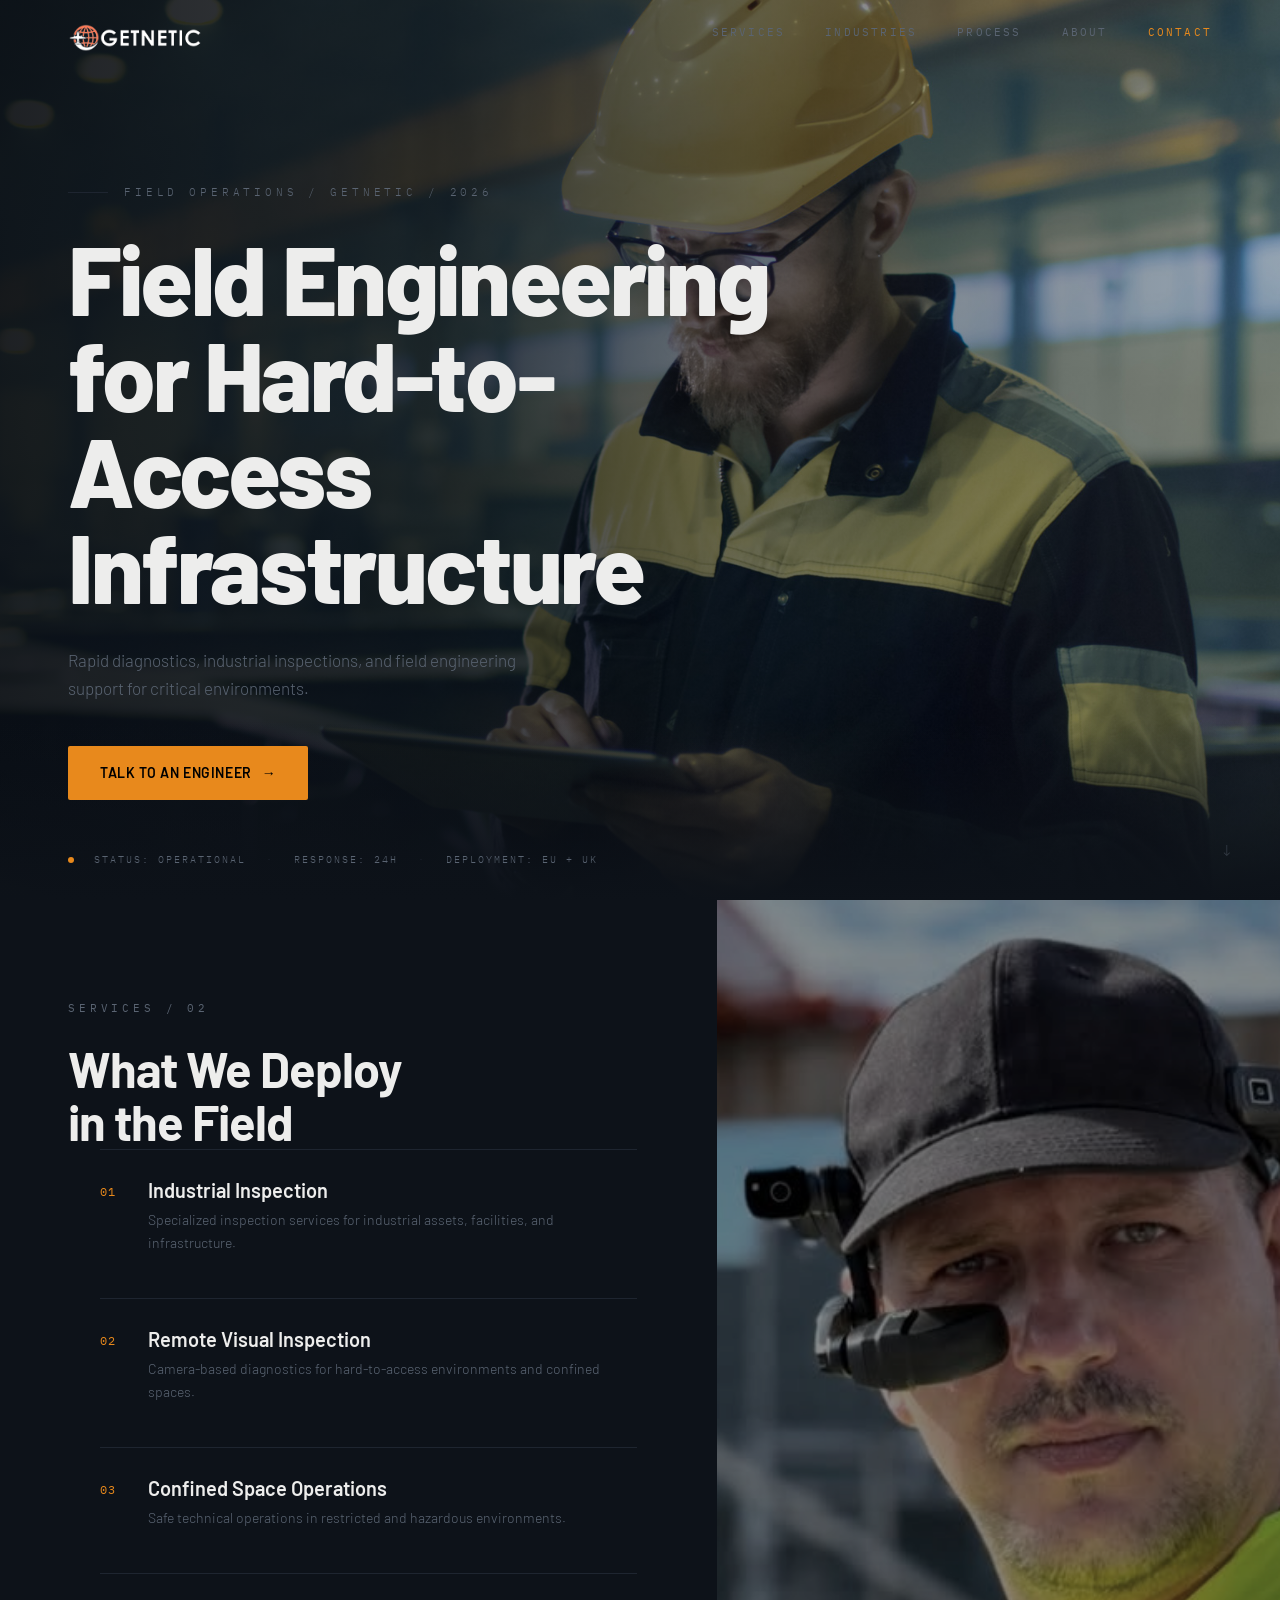
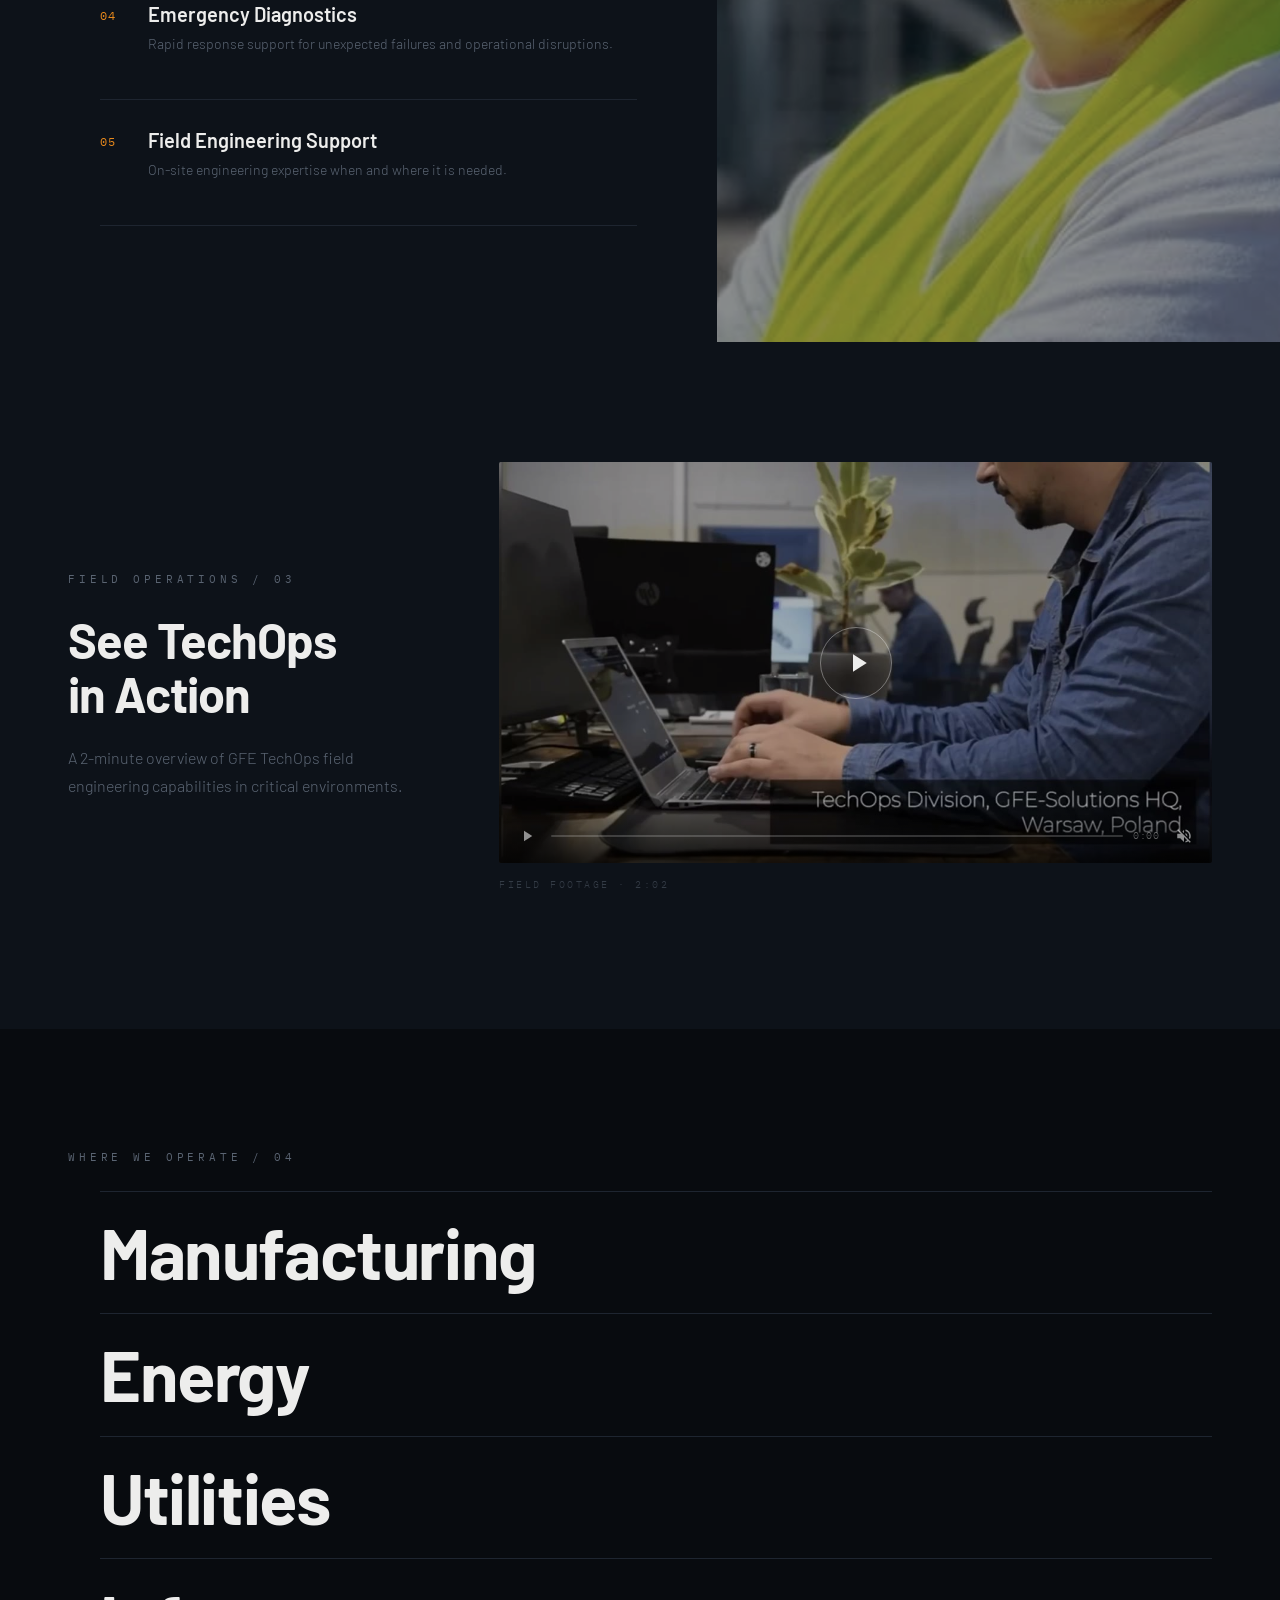
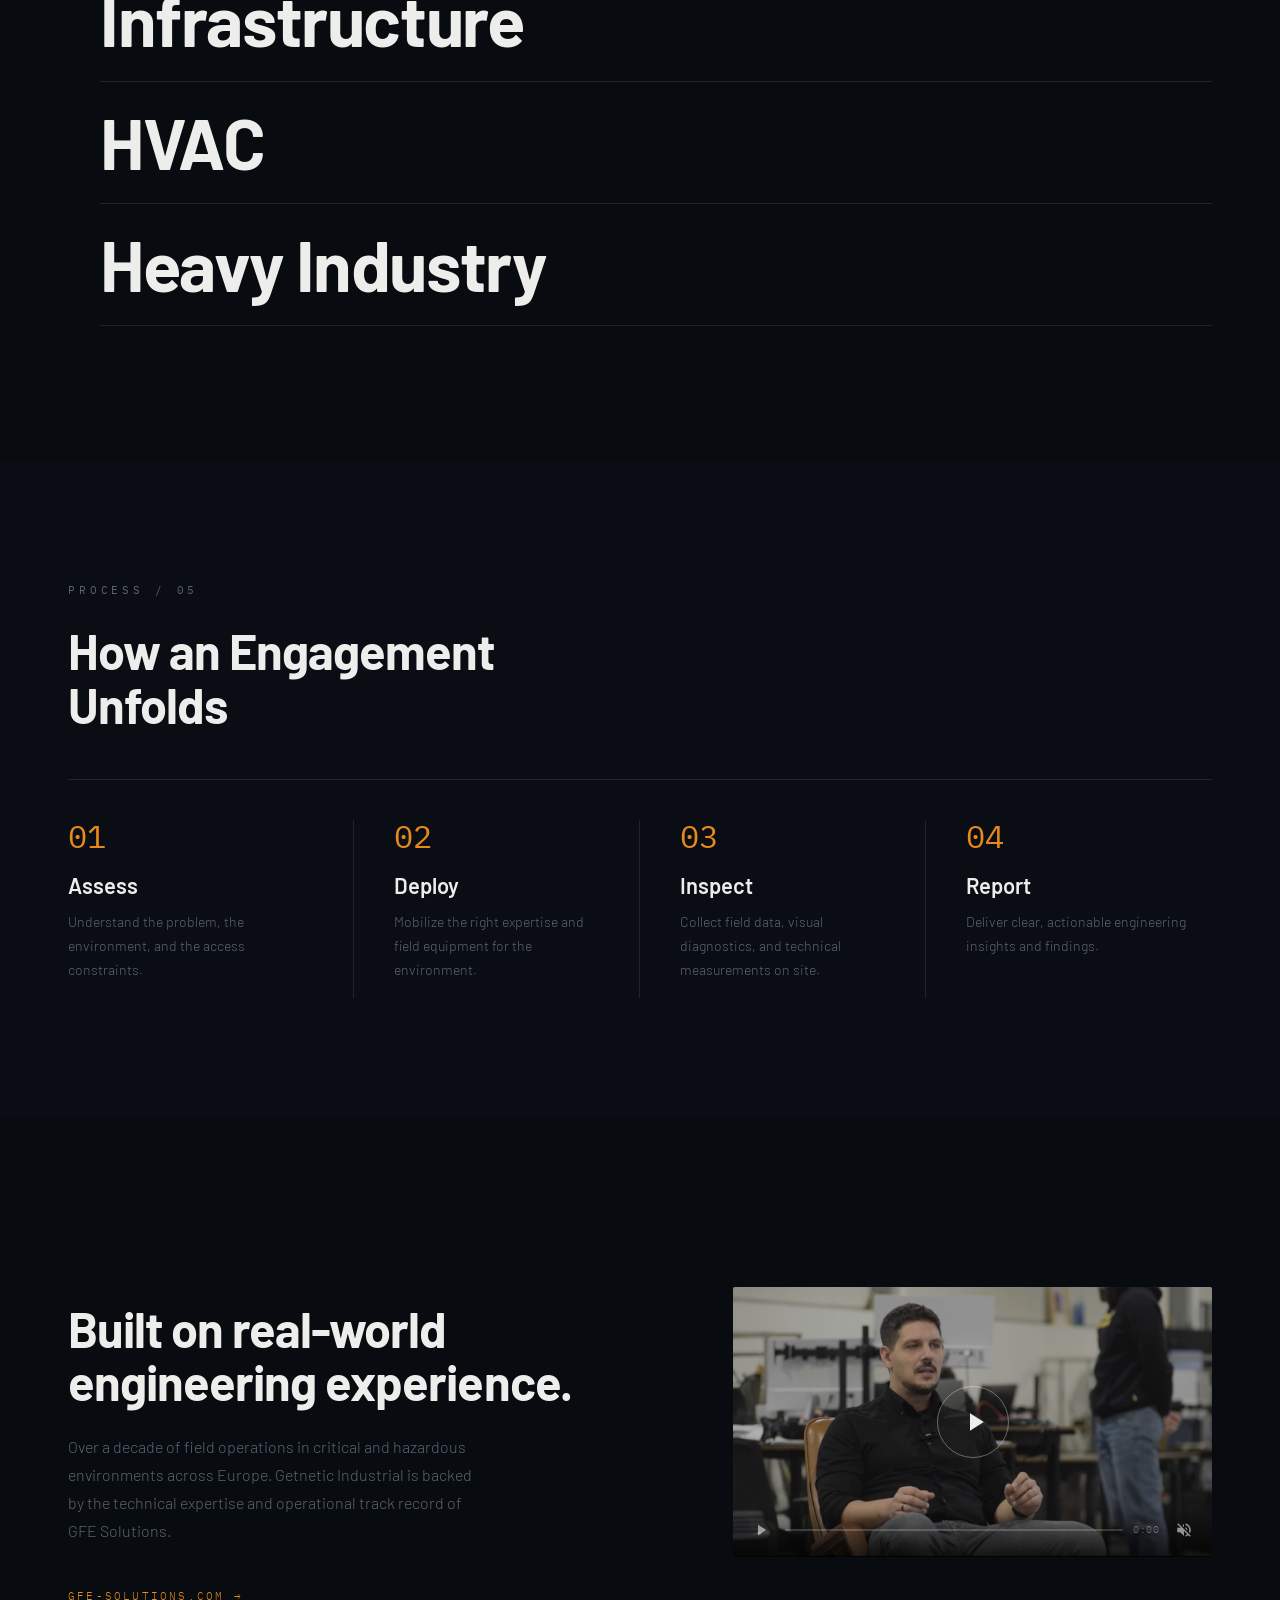
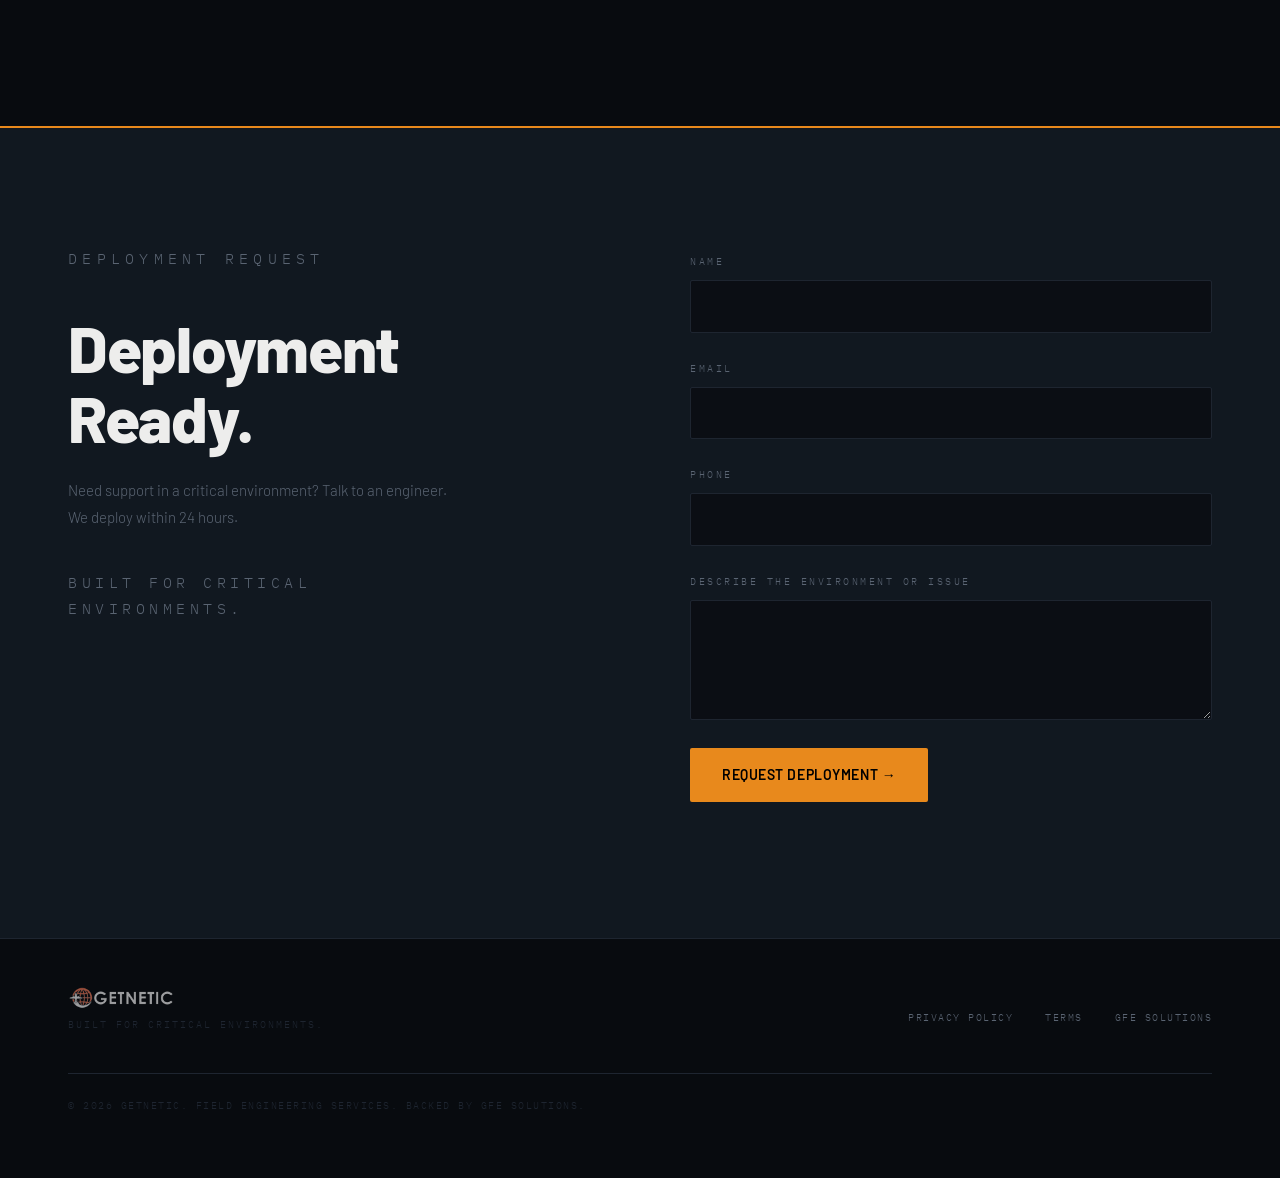
==== commit a9ae0fd8: "Revert Services background experiment Rolls back the full-bleed background-image approach introduced" ====
--- a/site/index.html
+++ b/site/index.html
@@ -92,59 +92,65 @@
        CHAPTER 02 — CAPABILITIES / SERVICES
        ============================================================ -->
   <section class="services-section" id="services" aria-labelledby="services-heading">
-
-    <div class="services-content">
-      <p class="section-label wow fadeIn" data-wow-duration="0.6s">Services / 02</p>
-
-      <h2 class="section-heading wow fadeInUp" data-wow-duration="0.7s" data-wow-delay="0.1s" id="services-heading">
-        What We Deploy<br>in the Field
-      </h2>
-
-      <ul class="services-list" aria-label="Engineering services">
-
-        <li class="service-item wow fadeIn" data-wow-duration="0.5s" data-wow-delay="0.15s">
-          <span class="service-number" aria-hidden="true">01</span>
-          <div class="service-info">
-            <h3>Industrial Inspection</h3>
-            <p>Specialized inspection services for industrial assets, facilities, and infrastructure.</p>
-          </div>
-        </li>
-
-        <li class="service-item wow fadeIn" data-wow-duration="0.5s" data-wow-delay="0.22s">
-          <span class="service-number" aria-hidden="true">02</span>
-          <div class="service-info">
-            <h3>Remote Visual Inspection</h3>
-            <p>Camera-based diagnostics for hard-to-access environments and confined spaces.</p>
-          </div>
-        </li>
-
-        <li class="service-item wow fadeIn" data-wow-duration="0.5s" data-wow-delay="0.29s">
-          <span class="service-number" aria-hidden="true">03</span>
-          <div class="service-info">
-            <h3>Confined Space Operations</h3>
-            <p>Safe technical operations in restricted and hazardous environments.</p>
-          </div>
-        </li>
-
-        <li class="service-item wow fadeIn" data-wow-duration="0.5s" data-wow-delay="0.36s">
-          <span class="service-number" aria-hidden="true">04</span>
-          <div class="service-info">
-            <h3>Emergency Diagnostics</h3>
-            <p>Rapid response support for unexpected failures and operational disruptions.</p>
-          </div>
-        </li>
-
-        <li class="service-item wow fadeIn" data-wow-duration="0.5s" data-wow-delay="0.43s">
-          <span class="service-number" aria-hidden="true">05</span>
-          <div class="service-info">
-            <h3>Field Engineering Support</h3>
-            <p>On-site engineering expertise when and where it is needed.</p>
-          </div>
-        </li>
-
-      </ul>
-    </div>
-
+    <div class="services-grid">
+
+      <div class="services-content">
+        <p class="section-label wow fadeIn" data-wow-duration="0.6s">Services / 02</p>
+
+        <h2 class="section-heading wow fadeInUp" data-wow-duration="0.7s" data-wow-delay="0.1s" id="services-heading">
+          What We Deploy<br>in the Field
+        </h2>
+
+        <ul class="services-list" aria-label="Engineering services">
+
+          <li class="service-item wow fadeIn" data-wow-duration="0.5s" data-wow-delay="0.15s">
+            <span class="service-number" aria-hidden="true">01</span>
+            <div class="service-info">
+              <h3>Industrial Inspection</h3>
+              <p>Specialized inspection services for industrial assets, facilities, and infrastructure.</p>
+            </div>
+          </li>
+
+          <li class="service-item wow fadeIn" data-wow-duration="0.5s" data-wow-delay="0.22s">
+            <span class="service-number" aria-hidden="true">02</span>
+            <div class="service-info">
+              <h3>Remote Visual Inspection</h3>
+              <p>Camera-based diagnostics for hard-to-access environments and confined spaces.</p>
+            </div>
+          </li>
+
+          <li class="service-item wow fadeIn" data-wow-duration="0.5s" data-wow-delay="0.29s">
+            <span class="service-number" aria-hidden="true">03</span>
+            <div class="service-info">
+              <h3>Confined Space Operations</h3>
+              <p>Safe technical operations in restricted and hazardous environments.</p>
+            </div>
+          </li>
+
+          <li class="service-item wow fadeIn" data-wow-duration="0.5s" data-wow-delay="0.36s">
+            <span class="service-number" aria-hidden="true">04</span>
+            <div class="service-info">
+              <h3>Emergency Diagnostics</h3>
+              <p>Rapid response support for unexpected failures and operational disruptions.</p>
+            </div>
+          </li>
+
+          <li class="service-item wow fadeIn" data-wow-duration="0.5s" data-wow-delay="0.43s">
+            <span class="service-number" aria-hidden="true">05</span>
+            <div class="service-info">
+              <h3>Field Engineering Support</h3>
+              <p>On-site engineering expertise when and where it is needed.</p>
+            </div>
+          </li>
+
+        </ul>
+      </div>
+
+      <div class="services-image" aria-hidden="true">
+        <img src="assets/images/services-bg.jpg" alt="GFE field engineer with head-mounted inspection camera on active construction site">
+      </div>
+
+    </div>
   </section>
 
 
--- a/site/assets/css/style.css
+++ b/site/assets/css/style.css
@@ -524,40 +524,23 @@
    9. SERVICES SECTION
    ============================================================ */
 .services-section {
-  position: relative;
   background-color: var(--dark-2);
-  background-image: url('../images/services-bg.jpg');
-  background-size: cover;
-  background-position: center right;
   padding: 0;
 }
 
-/* Dark-left → light-right gradient: text zone ~97% dark, face zone ~12% dark */
-.services-section::before {
-  content: '';
-  position: absolute;
-  inset: 0;
-  background: linear-gradient(
-    to right,
-    rgba(13, 18, 25, 0.97) 0%,
-    rgba(13, 18, 25, 0.97) 50%,
-    rgba(13, 18, 25, 0.65) 62%,
-    rgba(13, 18, 25, 0.25) 78%,
-    rgba(13, 18, 25, 0.12) 100%
-  );
-  pointer-events: none;
-  z-index: 0;
-}
-
-/* Content sits above the overlay */
+.services-grid {
+  display: grid;
+  grid-template-columns: 56fr 44fr;
+  align-items: stretch;
+  min-height: 680px;
+}
+
+/* Left column: align content with global container, pad right internally */
 .services-content {
-  position: relative;
-  z-index: 1;
   padding-top: 100px;
   padding-bottom: 100px;
   padding-right: 80px;
   padding-left: max(var(--container-pad), calc((100vw - var(--container-max)) / 2 + var(--container-pad)));
-  max-width: 760px;
 }
 
 .services-content .section-heading {
@@ -607,6 +590,30 @@
   font-weight: 300;
   line-height: 1.65;
   color: var(--text-secondary);
+}
+
+.services-image {
+  position: relative;
+  overflow: hidden;
+}
+
+/* object-position: 76% top
+   Face occupies x≈48–72% of the 1200px source; camera is at x≈57–62%.
+   At cover scale (1302px wide in a 546px container), a 76% offset centres
+   the visible 546px window on [530, 1033] original pixels — full face,
+   camera, and right side of cap are all within that range. */
+.services-image img {
+  width: 100%;
+  height: 100%;
+  object-fit: cover;
+  object-position: 76% top;
+  display: block;
+  filter: brightness(0.55) saturate(0.65);
+  transition: filter 0.4s ease;
+}
+
+.services-image:hover img {
+  filter: brightness(0.65) saturate(0.75);
 }
 
 
@@ -989,11 +996,18 @@
     --section-pad-v: 96px;
   }
 
+  .services-grid {
+    grid-template-columns: 1fr;
+  }
+
   .services-content {
     padding-top: 80px;
     padding-bottom: 60px;
     padding-right: var(--container-pad);
-    max-width: none;
+  }
+
+  .services-image {
+    height: 380px;
   }
 
   .techops-grid {
@@ -1075,15 +1089,18 @@
   }
 
   /* Services */
-  .services-section::before {
-    background: rgba(13, 18, 25, 0.90);
+  .services-grid {
+    grid-template-columns: 1fr;
   }
 
   .services-content {
     padding-top: 60px;
     padding-bottom: 60px;
     padding-right: var(--container-pad);
-    max-width: none;
+  }
+
+  .services-image {
+    height: 280px;
   }
 
   /* Industries */
